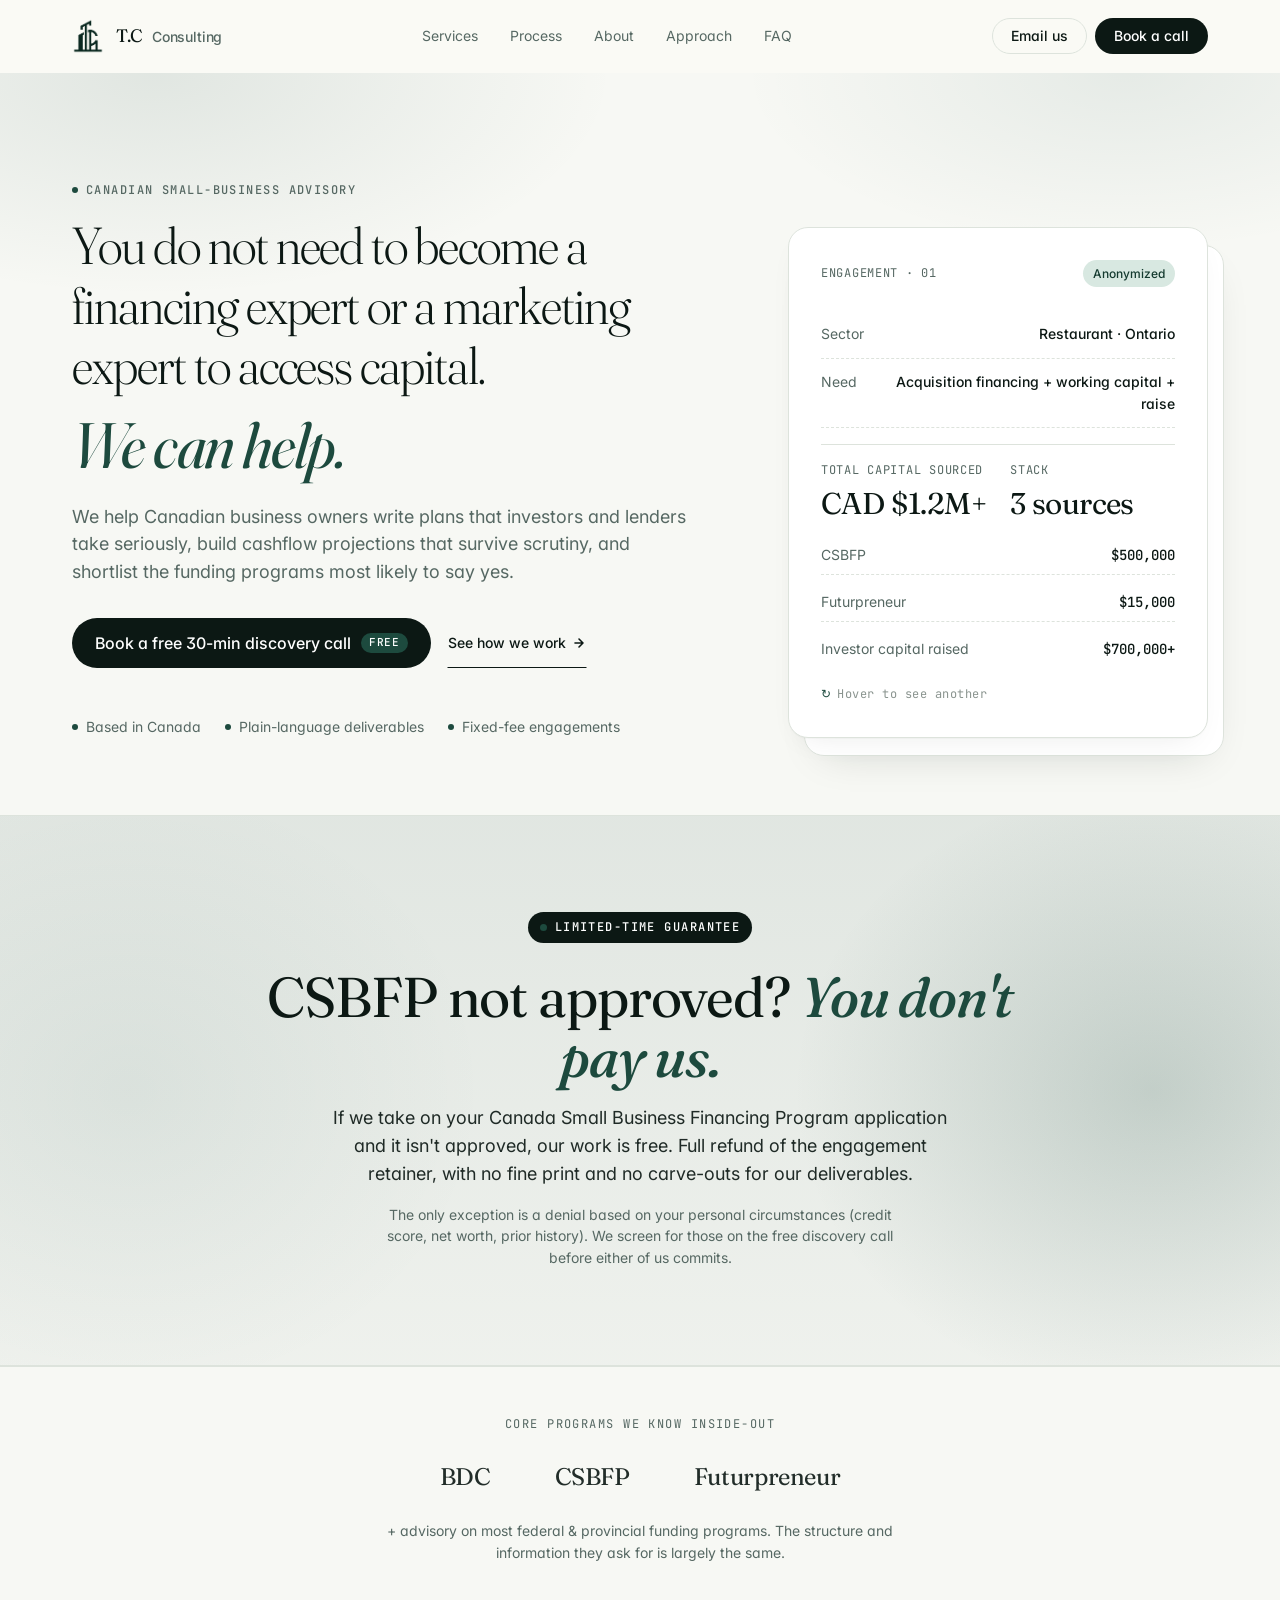
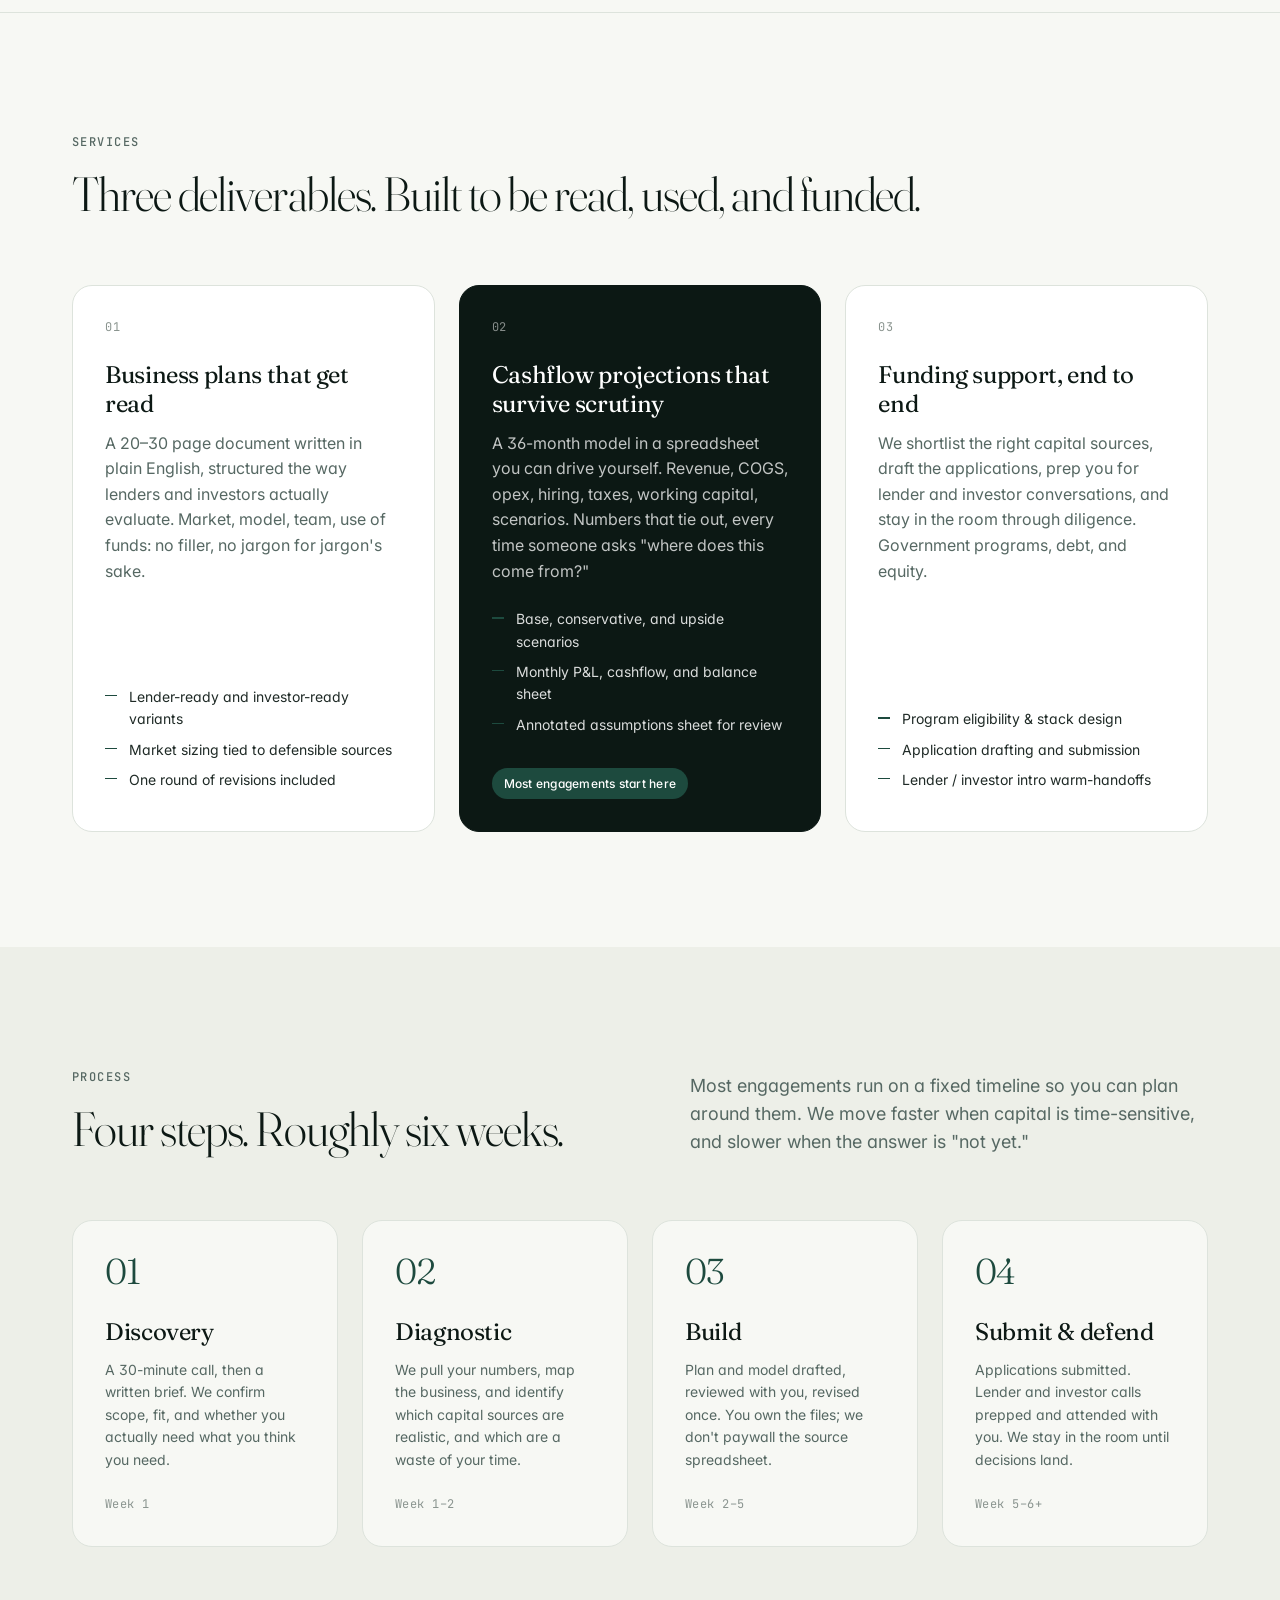
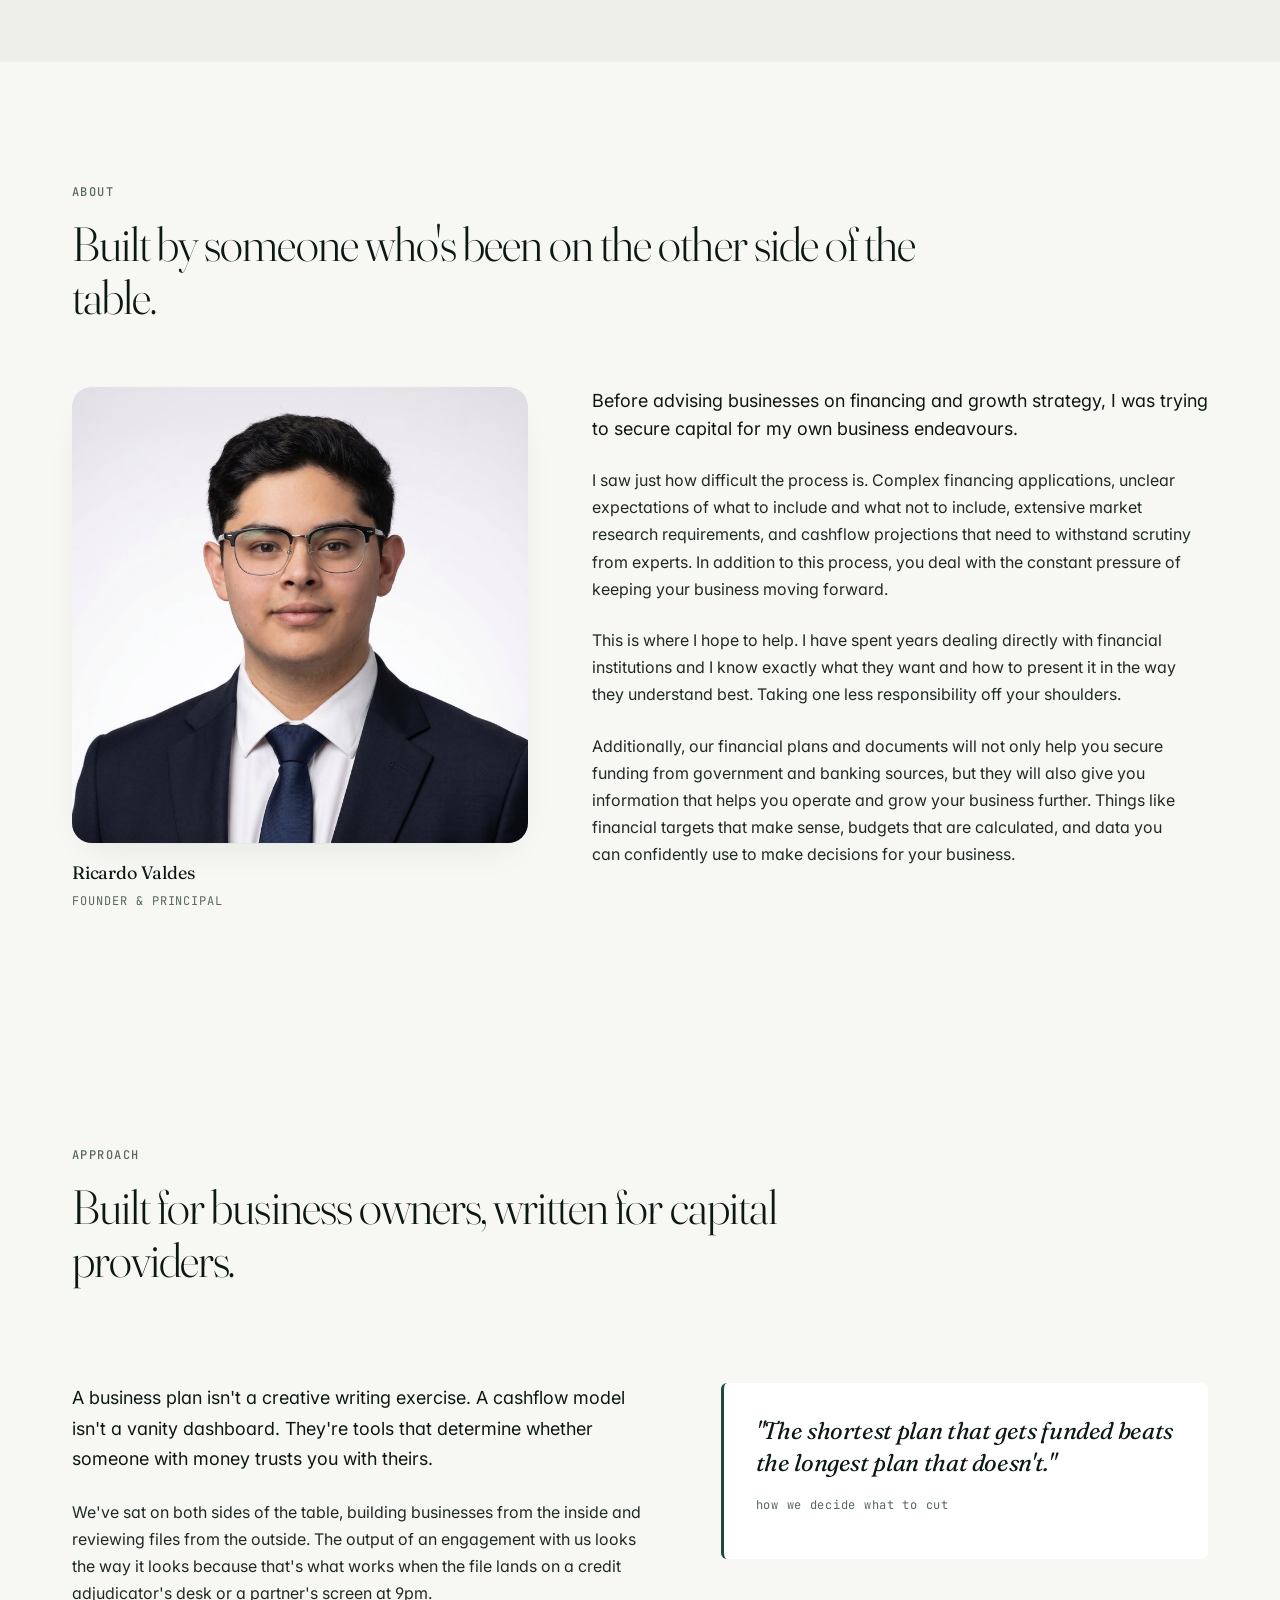
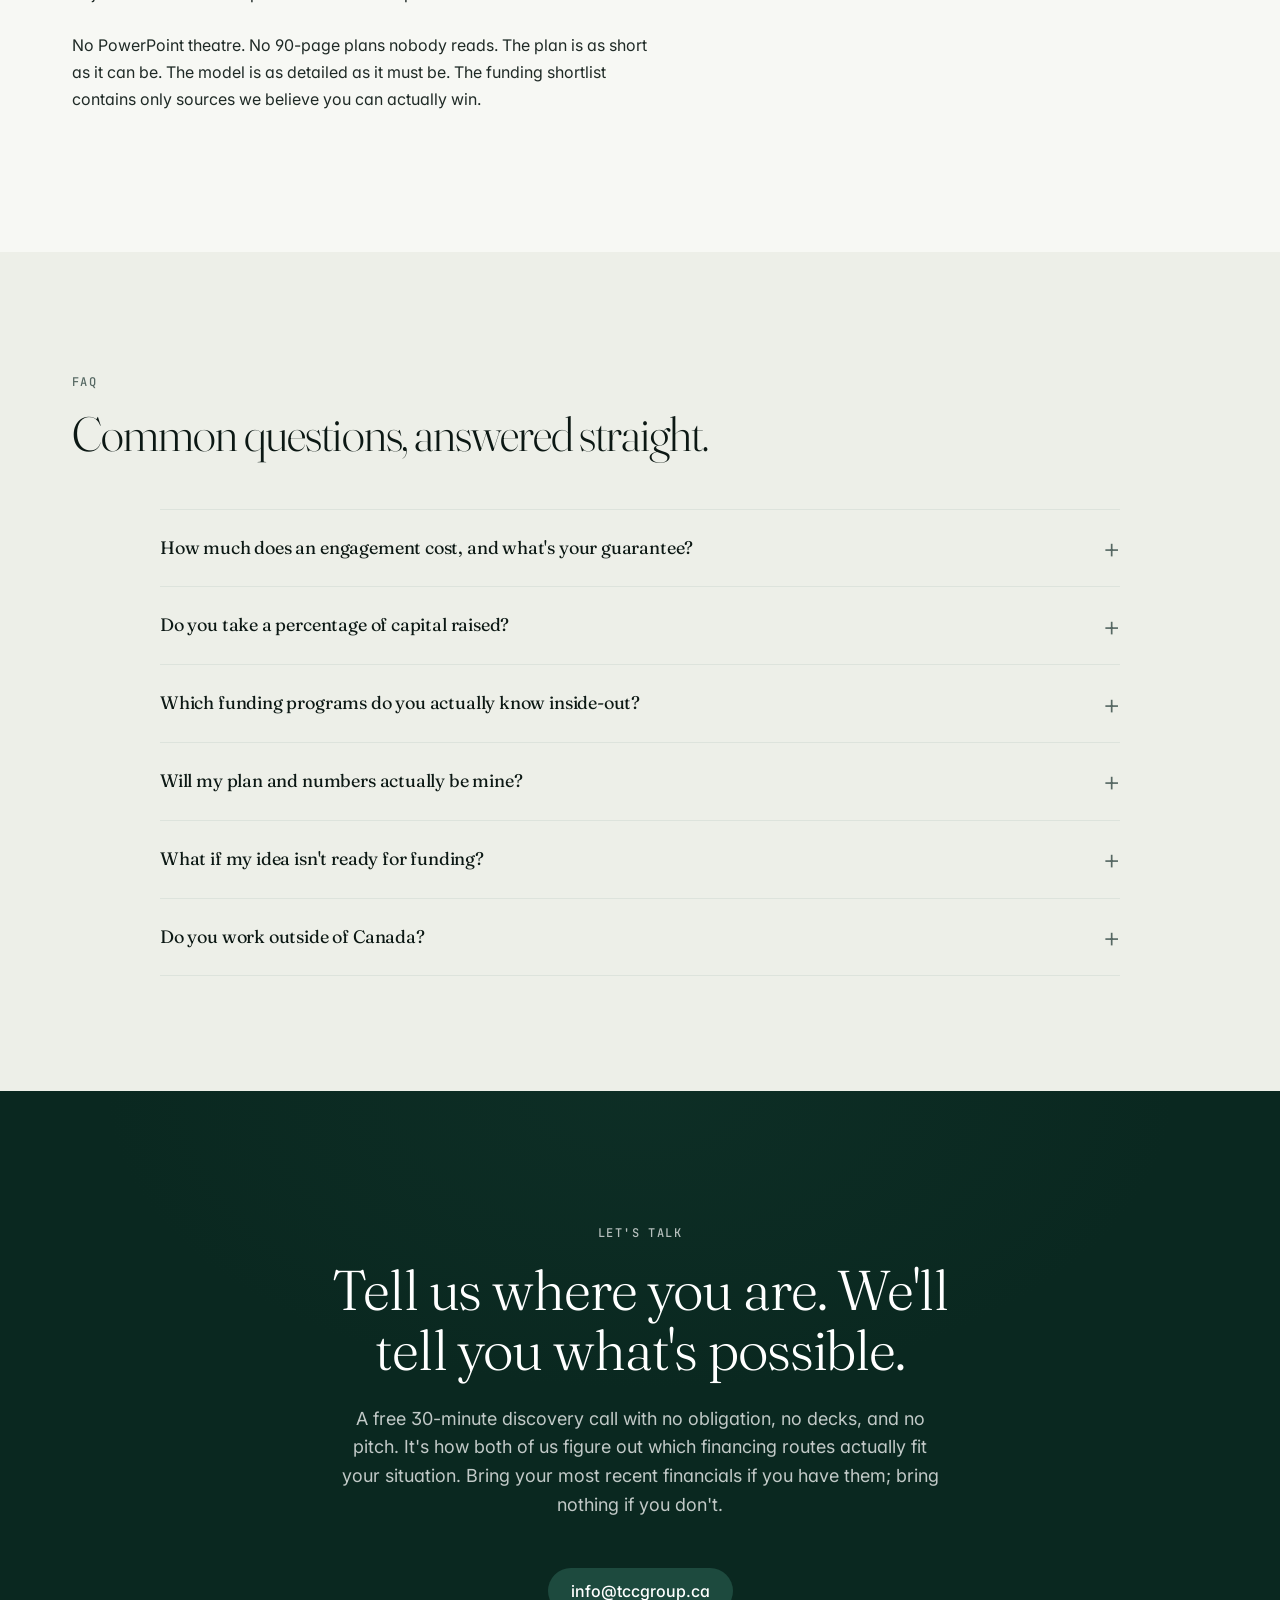
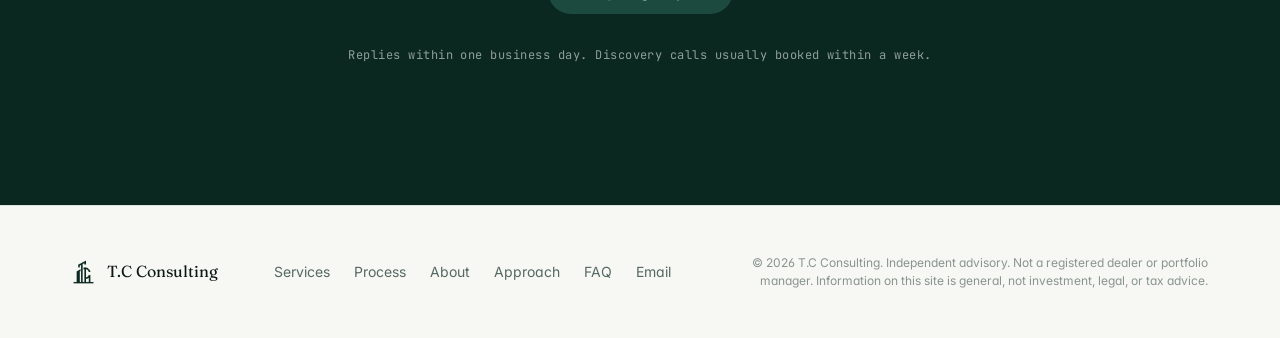
==== index.html @ bfd1a9ff "Hero: tighten lede copy, bump display + accent sizes" ====
<!doctype html>
<html lang="en">
<head>
  <meta charset="utf-8" />
  <meta name="viewport" content="width=device-width, initial-scale=1" />
  <title>T.C Consulting · Business plans, cashflow projections & funding support in Canada</title>
  <meta name="description" content="T.C Consulting helps Canadian founders and small business owners write fundable business plans, build defensible cashflow projections, and secure capital from BDC, CSBFP, Futurpreneur, and bank lenders." />
  <meta name="theme-color" content="#0a2820" />

  <link rel="icon" type="image/png" href="assets/logo.png" />
  <link rel="apple-touch-icon" href="assets/logo.png" />

  <link rel="preconnect" href="https://fonts.googleapis.com" />
  <link rel="preconnect" href="https://fonts.gstatic.com" crossorigin />
  <link href="https://fonts.googleapis.com/css2?family=Fraunces:opsz,wght@9..144,300;9..144,400;9..144,500&family=Inter:wght@400;500;600&family=JetBrains+Mono:wght@400;500&display=swap" rel="stylesheet" />

  <link rel="stylesheet" href="styles.css" />
</head>
<body>

  <a class="skip" href="#main">Skip to content</a>

  <header class="nav" data-nav>
    <div class="container nav__inner">
      <a href="#" class="nav__brand" aria-label="T.C Consulting, home">
        <img class="brand-logo brand-logo--nav" src="assets/logo.png" alt="" width="32" height="36" />
        <span class="nav__wordmark">T.C <span>Consulting</span></span>
      </a>

      <nav class="nav__links" aria-label="Primary">
        <a href="#services">Services</a>
        <a href="#process">Process</a>
        <a href="#about">About</a>
        <a href="#approach">Approach</a>
        <a href="#faq">FAQ</a>
      </nav>

      <div class="nav__cta">
        <a class="btn btn--ghost" href="mailto:info@tccgroup.ca">Email us</a>
        <a class="btn btn--primary" href="#contact">Book a call</a>
      </div>

      <button class="nav__menu" aria-label="Open menu" aria-expanded="false" data-menu-toggle>
        <span></span><span></span><span></span>
      </button>
    </div>
  </header>

  <main id="main">

    <!-- ─── HERO ─────────────────────────────────────────────────────────── -->
    <section class="hero">
      <div class="container hero__grid">
        <div class="hero__content">
          <p class="eyebrow"><span class="eyebrow__dot" aria-hidden="true"></span>Canadian small-business advisory</p>
          <h1 class="display">
            You do not need to become a financing expert or a marketing expert to access capital.
            <span class="display__accent">We can help.</span>
          </h1>
          <p class="lede">
            We help Canadian business owners write plans that investors and lenders take seriously, build cashflow projections that survive scrutiny, and shortlist the funding programs most likely to say yes.
          </p>
          <div class="hero__cta">
            <a class="btn btn--primary btn--lg" href="#contact">
              Book a free 30-min discovery call
              <span class="btn__badge">Free</span>
            </a>
            <a class="btn btn--link" href="#services">See how we work
              <svg width="14" height="14" viewBox="0 0 14 14" fill="none" stroke="currentColor" stroke-width="1.6" aria-hidden="true">
                <path d="M3 7h8M7 3l4 4-4 4" stroke-linecap="round" stroke-linejoin="round"/>
              </svg>
            </a>
          </div>
          <ul class="hero__meta">
            <li><span>Based in Canada</span></li>
            <li><span>Plain-language deliverables</span></li>
            <li><span>Fixed-fee engagements</span></li>
          </ul>
        </div>

        <div class="hero__stack" data-stack aria-label="Sample engagement snapshots, hover to swap">
          <aside class="hero__card hero__card--front" data-stack-card>
            <header class="card__header">
              <span class="mono-label">Engagement · 01</span>
              <span class="badge badge--soft">Anonymized</span>
            </header>
            <div class="card__row">
              <span class="card__k">Sector</span>
              <span class="card__v">Restaurant · Ontario</span>
            </div>
            <div class="card__row">
              <span class="card__k">Need</span>
              <span class="card__v">Acquisition financing + working capital + raise</span>
            </div>
            <hr class="card__rule" />
            <div class="card__row card__row--metric">
              <div>
                <span class="mono-label">Total capital sourced</span>
                <span class="metric">CAD $1.2M+</span>
              </div>
              <div>
                <span class="mono-label">Stack</span>
                <span class="metric metric--sm">3 sources</span>
              </div>
            </div>
            <ul class="card__breakdown">
              <li><span>CSBFP</span><span>$500,000</span></li>
              <li><span>Futurpreneur</span><span>$15,000</span></li>
              <li><span>Investor capital raised</span><span>$700,000+</span></li>
            </ul>
            <p class="card__hint"><span aria-hidden="true">↻</span> Hover to see another</p>
          </aside>

          <aside class="hero__card hero__card--back" data-stack-card>
            <header class="card__header">
              <span class="mono-label">Engagement · 02</span>
              <span class="badge badge--soft">Anonymized</span>
            </header>
            <div class="card__row">
              <span class="card__k">Sector</span>
              <span class="card__v">Medical Aesthetics · Ontario</span>
            </div>
            <div class="card__row">
              <span class="card__k">Need</span>
              <span class="card__v">Build-out, equipment, and operating runway</span>
            </div>
            <hr class="card__rule" />
            <div class="card__row card__row--metric">
              <div>
                <span class="mono-label">Total capital sourced</span>
                <span class="metric">CAD $650K</span>
              </div>
              <div>
                <span class="mono-label">Stack</span>
                <span class="metric metric--sm">2 sources</span>
              </div>
            </div>
            <ul class="card__breakdown">
              <li><span>CSBFP</span><span>$400,000</span></li>
              <li><span>TD Bank financing</span><span>$250,000</span></li>
            </ul>
            <p class="card__hint"><span aria-hidden="true">↻</span> Hover to see another</p>
          </aside>
        </div>
      </div>
    </section>

    <!-- ─── PROMO BAND ──────────────────────────────────────────────────── -->
    <section class="promo" aria-label="CSBFP funding guarantee">
      <div class="container promo__inner">
        <span class="promo__eyebrow">
          <span class="promo__dot" aria-hidden="true"></span>
          Limited-time guarantee
        </span>
        <h2 class="promo__title">
          CSBFP not approved? <span class="promo__accent">You don't pay us.</span>
        </h2>
        <p class="promo__lede">
          If we take on your Canada Small Business Financing Program application and it isn't approved, our work is free. Full refund of the engagement retainer, with no fine print and no carve-outs for our deliverables.
        </p>
        <p class="promo__fine">
          The only exception is a denial based on your personal circumstances (credit score, net worth, prior history). We screen for those on the free discovery call before either of us commits.
        </p>
      </div>
    </section>

    <!-- ─── TRUST STRIP ──────────────────────────────────────────────────── -->
    <section class="trust" aria-label="Programs we work with">
      <div class="container">
        <p class="trust__label">Core programs we know inside-out</p>
        <ul class="trust__row">
          <li>BDC</li>
          <li>CSBFP</li>
          <li>Futurpreneur</li>
        </ul>
        <p class="trust__note">+ advisory on most federal &amp; provincial funding programs. The structure and information they ask for is largely the same.</p>
      </div>
    </section>

    <!-- ─── SERVICES ─────────────────────────────────────────────────────── -->
    <section class="section" id="services">
      <div class="container">
        <header class="section__head">
          <p class="eyebrow">Services</p>
          <h2 class="display-md">Three deliverables. Built to be read, used, and funded.</h2>
        </header>

        <div class="services">
          <article class="service">
            <div class="service__num"><span>01</span></div>
            <h3 class="service__title">Business plans that get read</h3>
            <p class="service__body">A 20–30 page document written in plain English, structured the way lenders and investors actually evaluate. Market, model, team, use of funds: no filler, no jargon for jargon's sake.</p>
            <ul class="service__list">
              <li>Lender-ready and investor-ready variants</li>
              <li>Market sizing tied to defensible sources</li>
              <li>One round of revisions included</li>
            </ul>
          </article>

          <article class="service service--featured">
            <div class="service__num"><span>02</span></div>
            <h3 class="service__title">Cashflow projections that survive scrutiny</h3>
            <p class="service__body">A 36-month model in a spreadsheet you can drive yourself. Revenue, COGS, opex, hiring, taxes, working capital, scenarios. Numbers that tie out, every time someone asks "where does this come from?"</p>
            <ul class="service__list">
              <li>Base, conservative, and upside scenarios</li>
              <li>Monthly P&amp;L, cashflow, and balance sheet</li>
              <li>Annotated assumptions sheet for review</li>
            </ul>
            <span class="service__pill">Most engagements start here</span>
          </article>

          <article class="service">
            <div class="service__num"><span>03</span></div>
            <h3 class="service__title">Funding support, end to end</h3>
            <p class="service__body">We shortlist the right capital sources, draft the applications, prep you for lender and investor conversations, and stay in the room through diligence. Government programs, debt, and equity.</p>
            <ul class="service__list">
              <li>Program eligibility &amp; stack design</li>
              <li>Application drafting and submission</li>
              <li>Lender / investor intro warm-handoffs</li>
            </ul>
          </article>
        </div>
      </div>
    </section>

    <!-- ─── PROCESS ─────────────────────────────────────────────────────── -->
    <section class="section section--alt" id="process">
      <div class="container">
        <header class="section__head section__head--split">
          <div>
            <p class="eyebrow">Process</p>
            <h2 class="display-md">Four steps. Roughly six&nbsp;weeks.</h2>
          </div>
          <p class="section__lede">Most engagements run on a fixed timeline so you can plan around them. We move faster when capital is time-sensitive, and slower when the answer is "not yet."</p>
        </header>

        <ol class="process">
          <li class="process__step">
            <span class="process__num">01</span>
            <h3>Discovery</h3>
            <p>A 30-minute call, then a written brief. We confirm scope, fit, and whether you actually need what you think you need.</p>
            <span class="process__week">Week 1</span>
          </li>
          <li class="process__step">
            <span class="process__num">02</span>
            <h3>Diagnostic</h3>
            <p>We pull your numbers, map the business, and identify which capital sources are realistic, and which are a waste of your time.</p>
            <span class="process__week">Week 1–2</span>
          </li>
          <li class="process__step">
            <span class="process__num">03</span>
            <h3>Build</h3>
            <p>Plan and model drafted, reviewed with you, revised once. You own the files; we don't paywall the source spreadsheet.</p>
            <span class="process__week">Week 2–5</span>
          </li>
          <li class="process__step">
            <span class="process__num">04</span>
            <h3>Submit &amp; defend</h3>
            <p>Applications submitted. Lender and investor calls prepped and attended with you. We stay in the room until decisions land.</p>
            <span class="process__week">Week 5–6+</span>
          </li>
        </ol>
      </div>
    </section>

    <!-- ─── ABOUT ───────────────────────────────────────────────────────── -->
    <section class="section" id="about">
      <div class="container about">
        <header class="about__head">
          <p class="eyebrow">About</p>
          <h2 class="display-md">Built by someone who's been on the other side of the table.</h2>
        </header>
        <div class="about__grid">
          <figure class="about__photo">
            <img src="assets/founder.jpg" alt="Ricardo Valdes, founder of T.C Consulting" width="800" height="800" loading="lazy" />
            <figcaption>
              <span class="about__name">Ricardo Valdes</span>
              <span class="about__title">Founder &amp; Principal</span>
            </figcaption>
          </figure>
          <div class="about__body">
            <p class="lede">Before advising businesses on financing and growth strategy, I was trying to secure capital for my own business endeavours.</p>

            <p>I saw just how difficult the process is. Complex financing applications, unclear expectations of what to include and what not to include, extensive market research requirements, and cashflow projections that need to withstand scrutiny from experts. In addition to this process, you deal with the constant pressure of keeping your business moving forward.</p>

            <p>This is where I hope to help. I have spent years dealing directly with financial institutions and I know exactly what they want and how to present it in the way they understand best. Taking one less responsibility off your shoulders.</p>

            <p>Additionally, our financial plans and documents will not only help you secure funding from government and banking sources, but they will also give you information that helps you operate and grow your business further. Things like financial targets that make sense, budgets that are calculated, and data you can confidently use to make decisions for your business.</p>
          </div>
        </div>
      </div>
    </section>

    <!-- ─── APPROACH ────────────────────────────────────────────────────── -->
    <section class="section" id="approach">
      <div class="container approach">
        <header class="approach__head">
          <p class="eyebrow">Approach</p>
          <h2 class="display-md">Built for business owners, written for capital providers.</h2>
        </header>
        <div class="approach__body">
          <p class="lede">A business plan isn't a creative writing exercise. A cashflow model isn't a vanity dashboard. They're tools that determine whether someone with money trusts you with theirs.</p>
          <p>We've sat on both sides of the table, building businesses from the inside and reviewing files from the outside. The output of an engagement with us looks the way it looks because that's what works when the file lands on a credit adjudicator's desk or a partner's screen at 9pm.</p>
          <p>No PowerPoint theatre. No 90-page plans nobody reads. The plan is as short as it can be. The model is as detailed as it must be. The funding shortlist contains only sources we believe you can actually win.</p>
        </div>
        <aside class="approach__pull">
          <p class="pull">"The shortest plan that gets funded beats the longest plan that doesn't."</p>
          <p class="pull__attr">how we decide what to cut</p>
        </aside>
      </div>
    </section>

    <!-- ─── FAQ ─────────────────────────────────────────────────────────── -->
    <section class="section section--alt" id="faq">
      <div class="container faq">
        <header class="faq__head">
          <p class="eyebrow">FAQ</p>
          <h2 class="display-md">Common questions, answered straight.</h2>
        </header>
        <div class="faq__list">
          <details class="faq__item">
            <summary>How much does an engagement cost, and what's your guarantee?</summary>
            <p>We charge a 50% retainer at the start of the engagement, with the balance due on delivery. If your application is denied or revoked because of an issue with the documents we wrote or the information we supplied, you get the full retainer back. We guarantee approval. The only thing outside our control is your personal profile (net worth, credit score, prior history), and we screen for those on the free discovery call before either of us commits.</p>
          </details>
          <details class="faq__item">
            <summary>Do you take a percentage of capital raised?</summary>
            <p>No. We charge fixed fees. Success-based fees create incentives to push deals that don't fit. We'd rather tell you the truth and keep the engagement clean.</p>
          </details>
          <details class="faq__item">
            <summary>Which funding programs do you actually know inside-out?</summary>
            <p>Three: BDC's full product set, the Canada Small Business Financing Program (CSBFP), and Futurpreneur. We can also advise on most other federal and provincial programs. The structure and the information they ask for is largely the same, so the work we do for our core three transfers cleanly.</p>
          </details>
          <details class="faq__item">
            <summary>Will my plan and numbers actually be mine?</summary>
            <p>Yes. We hand you the editable source files (Word, Excel, Sheets, whatever you use). You should be able to update the model yourself the morning after a board meeting.</p>
          </details>
          <details class="faq__item">
            <summary>What if my idea isn't ready for funding?</summary>
            <p>We'll tell you on the discovery call. If the right answer is "wait six months and de-risk these three things first," that's what you'll hear. We'd rather have you back when you're ready than take on a file we can't move.</p>
          </details>
          <details class="faq__item">
            <summary>Do you work outside of Canada?</summary>
            <p>Our specialty is Canadian capital: federal, provincial, regional, and the lenders and investors who operate inside it. We're not the right team for a UK or US raise.</p>
          </details>
        </div>
      </div>
    </section>

    <!-- ─── FINAL CTA ───────────────────────────────────────────────────── -->
    <section class="cta" id="contact">
      <div class="container cta__inner">
        <p class="eyebrow eyebrow--on-dark">Let's talk</p>
        <h2 class="cta__title">Tell us where you are. We'll tell you what's possible.</h2>
        <p class="cta__lede">A free 30-minute discovery call with no obligation, no decks, and no pitch. It's how both of us figure out which financing routes actually fit your situation. Bring your most recent financials if you have them; bring nothing if you don't.</p>
        <div class="cta__actions">
          <a class="btn btn--accent btn--lg" href="mailto:info@tccgroup.ca?subject=Discovery%20call">info@tccgroup.ca</a>
        </div>
        <p class="cta__note">Replies within one business day. Discovery calls usually booked within a week.</p>
      </div>
    </section>

  </main>

  <footer class="footer">
    <div class="container footer__inner">
      <div class="footer__brand">
        <img class="brand-logo brand-logo--footer" src="assets/logo.png" alt="" width="24" height="27" />
        <span>T.C Consulting</span>
      </div>
      <nav class="footer__links" aria-label="Footer">
        <a href="#services">Services</a>
        <a href="#process">Process</a>
        <a href="#about">About</a>
        <a href="#approach">Approach</a>
        <a href="#faq">FAQ</a>
        <a href="mailto:info@tccgroup.ca">Email</a>
      </nav>
      <p class="footer__legal">
        © <span data-year>2026</span> T.C Consulting. Independent advisory. Not a registered dealer or portfolio manager. Information on this site is general, not investment, legal, or tax advice.
      </p>
    </div>
  </footer>

  <script src="script.js" defer></script>
</body>
</html>
---- styles.css ----
/* ────────────────────────────────────────────────────────────────────────
   T.C Consulting — design tokens
   Synthesis: Cohere (editorial canvas + deep dark band + soft mineral surfaces)
              + HashiCorp (confident dark CTA bands)
              + power-design (modular scale 1.25, 8pt grid, 60-30-10 color,
                single accent, ≥40% whitespace, WCAG AA+ contrast).
   Palette: warm off-white canvas + near-black forest ink + deep-emerald accent.
   ──────────────────────────────────────────────────────────────────────── */

:root {
  /* 60-30-10 color split
     60% canvas / soft surfaces · 30% ink (text + UI) · 10% accent (amber) */
  --canvas:         #f7f8f4;   /* warm off-white, the 60% */
  --canvas-soft:    #edefe8;   /* soft sage-tinted, alt sections */
  --canvas-elev:    #ffffff;   /* card surfaces */
  --ink:            #0c1814;   /* near-black w/ forest undertone */
  --ink-2:          #1f2a26;
  --ink-muted:      #566863;
  --ink-subtle:     #8a948f;
  --hairline:       #dde3dc;
  --hairline-soft:  #ebefe9;
  --deep-navy:      #0a2820;   /* deep forest — dark CTA band (token name kept for stability) */
  --deep-navy-2:    #061a14;
  --accent:         #1d4a3e;   /* editorial deep emerald — the 10% accent */
  --accent-hover:   #143a2f;
  --accent-soft:    #d8e8e1;

  /* Type — modular scale 1.25, base 16, snapped to 8-friendly values */
  --t-12: 12px;
  --t-14: 14px;
  --t-16: 16px;
  --t-18: 18px;
  --t-24: 24px;
  --t-30: 30px;
  --t-36: 36px;
  --t-48: 48px;
  --t-64: 64px;
  --t-80: 80px;

  /* Spacing — 8pt scale */
  --s-2:  2px;
  --s-4:  4px;
  --s-8:  8px;
  --s-12: 12px;
  --s-16: 16px;
  --s-24: 24px;
  --s-32: 32px;
  --s-48: 48px;
  --s-64: 64px;
  --s-96: 96px;
  --s-128: 128px;

  /* Radii */
  --r-sm: 6px;
  --r-md: 12px;
  --r-lg: 20px;
  --r-pill: 999px;

  /* Layout */
  --container: 1200px;
  --container-narrow: 920px;

  /* Type families */
  --font-display: "Fraunces", ui-serif, Georgia, "Times New Roman", serif;
  --font-sans:    "Inter", ui-sans-serif, system-ui, -apple-system, "Segoe UI", Roboto, sans-serif;
  --font-mono:    "JetBrains Mono", ui-monospace, SFMono-Regular, Menlo, monospace;

  /* Motion */
  --ease: cubic-bezier(.2,.7,.2,1);
}

/* ────────────────────────────────────────────────────────────────────────
   Reset & base
   ──────────────────────────────────────────────────────────────────────── */

*, *::before, *::after { box-sizing: border-box; }
html { -webkit-text-size-adjust: 100%; scroll-behavior: smooth; }
body {
  margin: 0;
  background: var(--canvas);
  color: var(--ink);
  font-family: var(--font-sans);
  font-size: var(--t-16);
  line-height: 1.6;
  font-feature-settings: "ss01", "cv11";
  -webkit-font-smoothing: antialiased;
  -moz-osx-font-smoothing: grayscale;
  text-rendering: optimizeLegibility;
}
img, svg { display: block; max-width: 100%; }
a { color: inherit; text-decoration: none; }
ul, ol { margin: 0; padding: 0; list-style: none; }
hr { border: 0; border-top: 1px solid var(--hairline); margin: 0; }
button { font: inherit; cursor: pointer; }

::selection { background: var(--accent); color: #fff; }

.skip {
  position: absolute; left: -9999px; top: 0;
  background: var(--ink); color: #fff; padding: 8px 12px; z-index: 100;
}
.skip:focus { left: 8px; top: 8px; }

.container {
  width: 100%;
  max-width: var(--container);
  margin: 0 auto;
  padding-left: var(--s-32);
  padding-right: var(--s-32);
}
@media (max-width: 720px) {
  .container { padding-left: var(--s-24); padding-right: var(--s-24); }
}

/* ────────────────────────────────────────────────────────────────────────
   Typography utilities
   ──────────────────────────────────────────────────────────────────────── */

.display {
  font-family: var(--font-display);
  font-weight: 300;
  font-size: clamp(32px, 4.4vw, 52px);
  line-height: 1.15;
  letter-spacing: -0.02em;
  margin: 0;
  color: var(--ink);
  text-wrap: balance;
  font-variation-settings: "opsz" 144, "SOFT" 30;
}
.display__accent {
  display: block;
  margin-top: var(--s-16);
  font-family: var(--font-display);
  font-weight: 400;
  font-style: italic;
  font-size: clamp(38px, 5.4vw, 64px);
  line-height: 1.05;
  letter-spacing: -0.025em;
  color: var(--accent);
  font-variation-settings: "opsz" 144;
}
.display-md {
  font-family: var(--font-display);
  font-weight: 300;
  font-size: clamp(30px, 3.8vw, 48px);
  line-height: 1.1;
  letter-spacing: -0.02em;
  margin: 0;
  font-variation-settings: "opsz" 144;
}

.lede {
  font-size: var(--t-18);
  line-height: 1.55;
  color: var(--ink-muted);
  max-width: 56ch;
  margin: var(--s-24) 0 0;
}

.eyebrow {
  display: inline-flex; align-items: center; gap: var(--s-8);
  font-family: var(--font-mono);
  font-size: var(--t-12);
  font-weight: 500;
  letter-spacing: 0.12em;
  text-transform: uppercase;
  color: var(--ink-muted);
  margin: 0 0 var(--s-16);
}
.eyebrow__dot {
  width: 6px; height: 6px; border-radius: 999px;
  background: var(--accent);
}
.eyebrow--on-dark { color: rgba(255,255,255,.7); }
.eyebrow--on-dark .eyebrow__dot { background: var(--accent); }

.mono-label {
  font-family: var(--font-mono);
  font-size: var(--t-12);
  letter-spacing: 0.06em;
  text-transform: uppercase;
  color: var(--ink-muted);
}

/* ────────────────────────────────────────────────────────────────────────
   Buttons
   ──────────────────────────────────────────────────────────────────────── */

.btn {
  display: inline-flex; align-items: center; gap: var(--s-8);
  padding: 10px 18px;
  border-radius: var(--r-pill);
  font-weight: 500;
  font-size: var(--t-14);
  line-height: 1;
  border: 1px solid transparent;
  transition: background .18s var(--ease), color .18s var(--ease),
              border-color .18s var(--ease), transform .18s var(--ease);
  white-space: nowrap;
}
.btn--lg { padding: 14px 22px; font-size: var(--t-16); }
.btn--primary {
  background: var(--ink);
  color: #fff;
}
.btn--primary:hover { background: var(--ink-2); transform: translateY(-1px); }
.btn--accent {
  background: var(--accent);
  color: #fff;
}
.btn--accent:hover { background: var(--accent-hover); transform: translateY(-1px); }
.btn--ghost {
  background: transparent;
  color: var(--ink);
  border-color: var(--hairline);
}
.btn--ghost:hover { border-color: var(--ink); }
.btn--ghost-light {
  background: transparent;
  color: #fff;
  border-color: rgba(255,255,255,.25);
}
.btn--ghost-light:hover { border-color: rgba(255,255,255,.6); }
.btn--link {
  padding: 10px 0;
  background: transparent;
  color: var(--ink);
  border-bottom: 1px solid var(--ink);
  border-radius: 0;
  gap: 6px;
}
.btn--link:hover { color: var(--accent); border-color: var(--accent); }
.btn--link svg { transition: transform .18s var(--ease); }
.btn--link:hover svg { transform: translateX(3px); }

.btn__badge {
  margin-left: 2px;
  padding: 2px 8px;
  border-radius: var(--r-pill);
  background: var(--accent);
  color: #fff;
  font-family: var(--font-mono);
  font-size: 11px;
  font-weight: 500;
  letter-spacing: 0.06em;
  text-transform: uppercase;
  line-height: 1.4;
}

/* ────────────────────────────────────────────────────────────────────────
   Navigation
   ──────────────────────────────────────────────────────────────────────── */

.nav {
  position: sticky; top: 0; z-index: 50;
  background: rgba(250, 250, 246, .82);
  backdrop-filter: saturate(180%) blur(14px);
  -webkit-backdrop-filter: saturate(180%) blur(14px);
  border-bottom: 1px solid transparent;
  transition: border-color .2s var(--ease), background .2s var(--ease);
}
.nav.is-scrolled { border-color: var(--hairline); }
.nav__inner {
  display: flex; align-items: center; justify-content: space-between;
  height: 72px;
  gap: var(--s-24);
}
.nav__brand {
  display: inline-flex; align-items: center; gap: var(--s-12);
  font-family: var(--font-display);
  font-weight: 400;
  font-size: var(--t-18);
  letter-spacing: -0.01em;
  color: var(--ink);
}
.nav__brand:hover { color: var(--ink); }
.brand-logo {
  display: block;
  flex-shrink: 0;
  user-select: none;
  -webkit-user-drag: none;
}
.brand-logo--nav   { height: 36px; width: auto; }
.brand-logo--footer { height: 26px; width: auto; }
@media (max-width: 720px) {
  .brand-logo--nav { height: 30px; }
}
.nav__wordmark span {
  color: var(--ink-muted);
  font-family: var(--font-sans);
  font-size: var(--t-14);
  font-weight: 500;
  margin-left: 6px;
}
.nav__links {
  display: flex; gap: var(--s-32);
  font-size: var(--t-14);
  color: var(--ink-muted);
}
.nav__links a { transition: color .15s var(--ease); }
.nav__links a:hover { color: var(--ink); }
.nav__cta { display: flex; gap: var(--s-8); align-items: center; }

.nav__menu {
  display: none;
  background: transparent;
  border: 1px solid var(--hairline);
  border-radius: var(--r-md);
  width: 40px; height: 40px;
  padding: 0;
  flex-direction: column; align-items: center; justify-content: center; gap: 4px;
}
.nav__menu span { width: 16px; height: 1.5px; background: var(--ink); }

@media (max-width: 960px) {
  .nav__links { display: none; }
  .nav__cta .btn--ghost { display: none; }
}
@media (max-width: 720px) {
  .nav__menu { display: flex; }
  .nav__cta .btn--primary { display: none; }
  .nav__wordmark span { display: none; }
  .nav.is-open .nav__links {
    display: flex; flex-direction: column;
    position: absolute; top: 72px; left: 0; right: 0;
    background: var(--canvas);
    border-bottom: 1px solid var(--hairline);
    padding: var(--s-24) var(--s-24);
    gap: var(--s-16);
    font-size: var(--t-18);
    color: var(--ink);
  }
}

/* ────────────────────────────────────────────────────────────────────────
   HERO
   ──────────────────────────────────────────────────────────────────────── */

.hero {
  padding: clamp(64px, 8vw, 128px) 0 clamp(48px, 6vw, 96px);
  position: relative;
  overflow: hidden;
}
.hero::before {
  /* subtle radial — power-design: not background pattern behind text,
     but a soft mesh below the fold of the headline */
  content: "";
  position: absolute; inset: 0; pointer-events: none;
  background:
    radial-gradient(60% 50% at 12% 0%, rgba(29,74,62,.10), transparent 60%),
    radial-gradient(50% 40% at 88% 0%, rgba(0,60,51,.07), transparent 60%);
}
.hero__grid {
  display: grid;
  grid-template-columns: minmax(0, 1.55fr) minmax(0, 1fr);
  gap: var(--s-64);
  align-items: end;
  position: relative;
}
@media (max-width: 960px) {
  .hero__grid { grid-template-columns: 1fr; gap: var(--s-48); }
}

.hero__cta {
  display: flex; flex-wrap: wrap; gap: var(--s-16);
  margin-top: var(--s-32);
}
.hero__meta {
  display: flex; flex-wrap: wrap; gap: var(--s-24);
  margin-top: var(--s-48);
  color: var(--ink-muted);
  font-size: var(--t-14);
}
.hero__meta li {
  display: inline-flex; align-items: center; gap: var(--s-8);
}
.hero__meta li::before {
  content: ""; width: 6px; height: 6px; border-radius: 999px;
  background: var(--accent);
  display: inline-block;
}

/* Hero card stack — two engagement snapshots, hover/focus to swap */
.hero__stack {
  position: relative;
  isolation: isolate;
  display: grid;
  grid-template-columns: 1fr;
}
.hero__card {
  background: var(--canvas-elev);
  border: 1px solid var(--hairline);
  border-radius: var(--r-lg);
  padding: var(--s-32);
  box-shadow: 0 1px 0 rgba(14,26,23,.02), 0 12px 32px -16px rgba(14,26,23,.10);
}
.hero__stack > .hero__card {
  /* Both cards occupy the same grid cell — height equalizes to the taller card */
  grid-row: 1;
  grid-column: 1;
  transition: transform .45s var(--ease), box-shadow .45s var(--ease);
  cursor: pointer;
  will-change: transform;
}
.hero__stack .hero__card--front {
  z-index: 2;
  transform: translate(0, 0);
}
.hero__stack .hero__card--back {
  z-index: 1;
  transform: translate(16px, 18px);
  box-shadow: 0 14px 40px -20px rgba(14,26,23,.18);
}
.hero__stack:hover .hero__card--front,
.hero__stack:focus-within .hero__card--front,
.hero__stack.is-flipped .hero__card--front {
  transform: translate(16px, 18px);
  z-index: 1;
  box-shadow: 0 14px 40px -20px rgba(14,26,23,.18);
}
.hero__stack:hover .hero__card--back,
.hero__stack:focus-within .hero__card--back,
.hero__stack.is-flipped .hero__card--back {
  transform: translate(0, 0);
  z-index: 2;
  box-shadow: 0 1px 0 rgba(14,26,23,.02), 0 12px 32px -16px rgba(14,26,23,.10);
}
.card__breakdown {
  margin-top: var(--s-16);
  display: flex; flex-direction: column;
  gap: var(--s-8);
  font-size: var(--t-14);
}
.card__breakdown li {
  display: flex; justify-content: space-between; align-items: baseline;
  gap: var(--s-16);
  padding: var(--s-8) 0;
  border-bottom: 1px dashed var(--hairline);
}
.card__breakdown li:last-child { border-bottom: 0; }
.card__breakdown li > span:first-child { color: var(--ink-muted); }
.card__breakdown li > span:last-child {
  font-family: var(--font-mono);
  font-weight: 500;
  color: var(--ink);
  font-variant-numeric: tabular-nums;
}
.card__hint {
  margin: var(--s-16) 0 0;
  font-family: var(--font-mono);
  font-size: var(--t-12);
  color: var(--ink-subtle);
  letter-spacing: 0.04em;
  display: inline-flex; align-items: center; gap: 6px;
}
.card__hint span { color: var(--accent); }
.metric--sm { font-size: var(--t-24); }

@media (max-width: 960px) {
  /* On mobile (no hover), present the two cards stacked vertically */
  .hero__stack { display: flex; flex-direction: column; gap: var(--s-24); }
  .hero__stack > .hero__card { grid-row: auto; grid-column: auto; }
  .hero__stack .hero__card--front,
  .hero__stack .hero__card--back,
  .hero__stack:hover .hero__card--front,
  .hero__stack:hover .hero__card--back {
    transform: none;
    z-index: auto;
    box-shadow: 0 1px 0 rgba(14,26,23,.02), 0 12px 32px -16px rgba(14,26,23,.10);
  }
  .card__hint { display: none; }
}
.card__header {
  display: flex; align-items: center; justify-content: space-between;
  margin-bottom: var(--s-24);
}
.card__row {
  display: flex; justify-content: space-between; gap: var(--s-16);
  padding: var(--s-12) 0;
  border-bottom: 1px dashed var(--hairline);
}
.card__row:last-of-type { border-bottom: 0; }
.card__k { color: var(--ink-muted); font-size: var(--t-14); }
.card__v { color: var(--ink); font-size: var(--t-14); font-weight: 500; text-align: right; }
.card__rule { margin: var(--s-16) 0; border-top: 1px solid var(--hairline); }
.card__row--metric {
  border: 0; padding: 0;
  display: grid; grid-template-columns: 1fr 1fr; gap: var(--s-24);
}
.card__row--metric > div { display: flex; flex-direction: column; gap: 6px; }
.metric {
  font-family: var(--font-display);
  font-weight: 400;
  font-size: var(--t-30);
  letter-spacing: -0.02em;
  line-height: 1.1;
  color: var(--ink);
}
.card__sources {
  margin-top: var(--s-16);
  display: flex; flex-wrap: wrap; gap: var(--s-8);
  font-size: var(--t-12);
  color: var(--ink-muted);
  font-family: var(--font-mono);
}

.badge {
  display: inline-flex; align-items: center;
  padding: 4px 10px;
  border-radius: var(--r-pill);
  font-size: var(--t-12);
  font-weight: 500;
}
.badge--soft {
  background: var(--accent-soft);
  color: var(--accent-hover);
}

/* ────────────────────────────────────────────────────────────────────────
   PROMO BAND — CSBFP guarantee
   ──────────────────────────────────────────────────────────────────────── */

.promo {
  background:
    linear-gradient(180deg, rgba(29,74,62,.10), rgba(29,74,62,.04)),
    var(--canvas);
  border-top: 1px solid var(--hairline);
  border-bottom: 1px solid var(--hairline);
  padding: clamp(64px, 8vw, 96px) 0;
  position: relative;
  overflow: hidden;
}
.promo::before {
  content: "";
  position: absolute; inset: 0;
  background:
    radial-gradient(40% 80% at 90% 50%, rgba(29,74,62,.18), transparent 70%),
    radial-gradient(40% 80% at 10% 50%, rgba(0,60,51,.06), transparent 70%);
  pointer-events: none;
}
.promo__inner {
  position: relative;
  max-width: 920px;
  text-align: center;
}
.promo__eyebrow {
  display: inline-flex; align-items: center; gap: var(--s-8);
  padding: 6px 12px;
  border-radius: var(--r-pill);
  background: var(--ink);
  color: #fff;
  font-family: var(--font-mono);
  font-size: var(--t-12);
  font-weight: 500;
  letter-spacing: 0.12em;
  text-transform: uppercase;
}
.promo__dot {
  width: 7px; height: 7px; border-radius: 999px;
  background: var(--accent);
  box-shadow: 0 0 0 0 rgba(29,74,62,.6);
  animation: promoPulse 2.4s var(--ease) infinite;
}
@keyframes promoPulse {
  0%   { box-shadow: 0 0 0 0 rgba(29,74,62,.6); }
  70%  { box-shadow: 0 0 0 10px rgba(29,74,62,0); }
  100% { box-shadow: 0 0 0 0 rgba(29,74,62,0); }
}
@media (prefers-reduced-motion: reduce) {
  .promo__dot { animation: none; }
}
.promo__title {
  font-family: var(--font-display);
  font-weight: 400;
  font-size: clamp(32px, 4.6vw, 56px);
  line-height: 1.08;
  letter-spacing: -0.02em;
  margin: var(--s-24) 0 var(--s-16);
  color: var(--ink);
  max-width: 22ch;
  margin-left: auto;
  margin-right: auto;
}
.promo__accent {
  font-style: italic;
  font-weight: 500;
  color: var(--accent);
}
.promo__lede {
  font-size: var(--t-18);
  line-height: 1.55;
  color: var(--ink-2);
  margin: 0 auto;
  max-width: 56ch;
}
.promo__fine {
  margin: var(--s-16) auto 0;
  max-width: 60ch;
  font-size: var(--t-14);
  color: var(--ink-muted);
  line-height: 1.55;
}

/* ────────────────────────────────────────────────────────────────────────
   TRUST STRIP
   ──────────────────────────────────────────────────────────────────────── */

.trust {
  padding: var(--s-48) 0;
  border-top: 1px solid var(--hairline);
  border-bottom: 1px solid var(--hairline);
}
.trust__label {
  text-align: center;
  font-family: var(--font-mono);
  font-size: var(--t-12);
  letter-spacing: 0.12em;
  text-transform: uppercase;
  color: var(--ink-muted);
  margin: 0 0 var(--s-24);
}
.trust__row {
  display: flex; flex-wrap: wrap; justify-content: center;
  gap: var(--s-32) var(--s-64);
  font-family: var(--font-display);
  font-weight: 400;
  font-size: var(--t-24);
  color: var(--ink);
  letter-spacing: -0.015em;
}
.trust__row li { opacity: .9; }
.trust__note {
  margin: var(--s-24) auto 0;
  max-width: 60ch;
  text-align: center;
  font-size: var(--t-14);
  line-height: 1.55;
  color: var(--ink-muted);
}

/* ────────────────────────────────────────────────────────────────────────
   SECTION SHELL
   ──────────────────────────────────────────────────────────────────────── */

.section {
  padding: clamp(72px, 9vw, 128px) 0;
}
.section--alt { background: var(--canvas-soft); }
.section__head { max-width: var(--container-narrow); margin: 0 0 var(--s-64); }
.section__head--split {
  display: grid;
  grid-template-columns: minmax(0, 1.1fr) minmax(0, 1fr);
  gap: var(--s-48);
  align-items: end;
  max-width: none;
}
@media (max-width: 860px) {
  .section__head--split { grid-template-columns: 1fr; gap: var(--s-24); }
}
.section__lede {
  font-size: var(--t-18);
  line-height: 1.55;
  color: var(--ink-muted);
  margin: 0;
  max-width: 50ch;
}

/* ────────────────────────────────────────────────────────────────────────
   SERVICES
   ──────────────────────────────────────────────────────────────────────── */

.services {
  display: grid;
  grid-template-columns: repeat(3, 1fr);
  gap: var(--s-24);
}
@media (max-width: 960px) { .services { grid-template-columns: 1fr; } }

.service {
  background: var(--canvas-elev);
  border: 1px solid var(--hairline);
  border-radius: var(--r-lg);
  padding: var(--s-32);
  display: flex; flex-direction: column;
  position: relative;
  transition: border-color .2s var(--ease), transform .2s var(--ease),
              box-shadow .25s var(--ease);
}
.service:hover {
  border-color: var(--ink-2);
  transform: translateY(-2px);
  box-shadow: 0 16px 40px -20px rgba(14,26,23,.15);
}
.service__num {
  font-family: var(--font-mono);
  font-size: var(--t-12);
  color: var(--ink-subtle);
  margin-bottom: var(--s-24);
  letter-spacing: 0.06em;
}
.service__title {
  font-family: var(--font-display);
  font-weight: 400;
  font-size: var(--t-24);
  line-height: 1.2;
  letter-spacing: -0.015em;
  margin: 0 0 var(--s-12);
  color: var(--ink);
}
.service__body {
  color: var(--ink-muted);
  font-size: var(--t-16);
  line-height: 1.6;
  margin: 0 0 var(--s-24);
  flex-grow: 1;
}
.service__list {
  font-size: var(--t-14);
  color: var(--ink-2);
}
.service__list li {
  position: relative;
  padding-left: var(--s-24);
  padding-bottom: var(--s-8);
}
.service__list li::before {
  content: ""; position: absolute; left: 0; top: 9px;
  width: 12px; height: 1.5px; background: var(--accent);
}
.service--featured {
  background: var(--ink);
  color: #fff;
  border-color: var(--ink);
}
.service--featured .service__title { color: #fff; }
.service--featured .service__body { color: rgba(255,255,255,.75); }
.service--featured .service__num { color: rgba(255,255,255,.5); }
.service--featured .service__list { color: rgba(255,255,255,.85); }
.service--featured .service__list li::before { background: var(--accent); }
.service__pill {
  display: inline-block;
  margin-top: var(--s-24);
  padding: 6px 12px;
  border-radius: var(--r-pill);
  background: var(--accent);
  color: #fff;
  font-size: var(--t-12);
  font-weight: 500;
  letter-spacing: 0.02em;
  align-self: flex-start;
}

/* ────────────────────────────────────────────────────────────────────────
   PROCESS
   ──────────────────────────────────────────────────────────────────────── */

.process {
  display: grid;
  grid-template-columns: repeat(4, 1fr);
  gap: var(--s-24);
  counter-reset: step;
}
@media (max-width: 960px) { .process { grid-template-columns: repeat(2, 1fr); } }
@media (max-width: 560px) { .process { grid-template-columns: 1fr; } }

.process__step {
  background: var(--canvas);
  border: 1px solid var(--hairline);
  border-radius: var(--r-lg);
  padding: var(--s-32);
  display: flex; flex-direction: column;
  position: relative;
  min-height: 240px;
}
.process__num {
  font-family: var(--font-display);
  font-weight: 300;
  font-size: var(--t-36);
  color: var(--accent);
  line-height: 1;
  letter-spacing: -0.02em;
  margin-bottom: var(--s-24);
}
.process__step h3 {
  font-family: var(--font-display);
  font-weight: 400;
  font-size: var(--t-24);
  letter-spacing: -0.015em;
  margin: 0 0 var(--s-8);
  color: var(--ink);
}
.process__step p {
  margin: 0; color: var(--ink-muted);
  font-size: var(--t-14);
  line-height: 1.6;
  flex-grow: 1;
}
.process__week {
  margin-top: var(--s-24);
  font-family: var(--font-mono);
  font-size: var(--t-12);
  color: var(--ink-subtle);
  letter-spacing: 0.04em;
}

/* ────────────────────────────────────────────────────────────────────────
   ABOUT
   ──────────────────────────────────────────────────────────────────────── */

.about__head {
  max-width: var(--container-narrow);
  margin: 0 0 var(--s-64);
}
.about__grid {
  display: grid;
  grid-template-columns: minmax(0, 0.85fr) minmax(0, 1.15fr);
  gap: var(--s-64);
  align-items: start;
}
@media (max-width: 860px) {
  .about__grid { grid-template-columns: 1fr; gap: var(--s-32); }
}

.about__photo {
  margin: 0;
  position: relative;
}
@media (min-width: 861px) {
  .about__photo {
    position: sticky;
    top: calc(72px + var(--s-32));
  }
}
.about__photo img {
  width: 100%;
  height: auto;
  border-radius: var(--r-lg);
  display: block;
  background: var(--canvas-soft);
  box-shadow: 0 1px 0 rgba(14,26,23,.02), 0 16px 40px -20px rgba(14,26,23,.12);
}
.about__photo figcaption {
  margin-top: var(--s-16);
  display: flex;
  flex-direction: column;
  gap: 4px;
}
.about__name {
  font-family: var(--font-display);
  font-weight: 400;
  font-size: var(--t-18);
  color: var(--ink);
  letter-spacing: -0.01em;
}
.about__title {
  font-family: var(--font-mono);
  font-size: var(--t-12);
  color: var(--ink-muted);
  letter-spacing: 0.08em;
  text-transform: uppercase;
}

.about__body p {
  margin: 0 0 var(--s-24);
  font-size: var(--t-16);
  line-height: 1.7;
  color: var(--ink-2);
  max-width: 60ch;
}
.about__body p:last-child { margin-bottom: 0; }
.about__body .lede {
  font-size: var(--t-18);
  line-height: 1.55;
  color: var(--ink);
  margin-top: 0;
}
.about__body strong {
  color: var(--ink);
  font-weight: 600;
}

/* ────────────────────────────────────────────────────────────────────────
   APPROACH
   ──────────────────────────────────────────────────────────────────────── */

.approach {
  display: grid;
  grid-template-columns: minmax(0, 1.2fr) minmax(0, 1fr);
  gap: var(--s-64);
}
@media (max-width: 860px) { .approach { grid-template-columns: 1fr; gap: var(--s-32); } }

.approach__head { grid-column: 1 / -1; max-width: 720px; margin-bottom: var(--s-32); }

.approach__body p {
  font-size: var(--t-16);
  line-height: 1.7;
  color: var(--ink-2);
  margin: 0 0 var(--s-24);
  max-width: 60ch;
}
.approach__body .lede { color: var(--ink); margin-top: 0; font-size: var(--t-18); }

.approach__pull {
  background: var(--canvas-elev);
  border-left: 3px solid var(--accent);
  border-radius: var(--r-sm);
  padding: var(--s-32);
  align-self: start;
}
.pull {
  font-family: var(--font-display);
  font-weight: 400;
  font-style: italic;
  font-size: var(--t-24);
  line-height: 1.35;
  letter-spacing: -0.015em;
  margin: 0;
  color: var(--ink);
}
.pull__attr {
  margin-top: var(--s-16);
  font-family: var(--font-mono);
  font-size: var(--t-12);
  letter-spacing: 0.06em;
  color: var(--ink-muted);
}

/* ────────────────────────────────────────────────────────────────────────
   FAQ
   ──────────────────────────────────────────────────────────────────────── */

.faq__head { max-width: var(--container-narrow); margin-bottom: var(--s-48); }
.faq__list {
  border-top: 1px solid var(--hairline);
  max-width: 960px;
  margin: 0 auto;
}
.faq__item {
  border-bottom: 1px solid var(--hairline);
}
.faq__item > summary {
  list-style: none;
  padding: var(--s-24) 0;
  display: flex; justify-content: space-between; align-items: center; gap: var(--s-24);
  font-family: var(--font-display);
  font-weight: 400;
  font-size: var(--t-18);
  letter-spacing: -0.01em;
  color: var(--ink);
  cursor: pointer;
}
.faq__item > summary::-webkit-details-marker { display: none; }
.faq__item > summary::after {
  content: "+";
  font-family: var(--font-sans);
  font-weight: 300;
  font-size: 28px;
  color: var(--ink-muted);
  transition: transform .2s var(--ease);
  line-height: 1;
}
.faq__item[open] > summary::after { content: "−"; }
.faq__item > p {
  margin: 0 0 var(--s-24);
  color: var(--ink-muted);
  font-size: var(--t-16);
  line-height: 1.65;
  max-width: 70ch;
}

/* ────────────────────────────────────────────────────────────────────────
   FINAL CTA — dark band
   ──────────────────────────────────────────────────────────────────────── */

.cta {
  background:
    radial-gradient(60% 60% at 50% 0%, rgba(29,74,62,.18), transparent 70%),
    var(--deep-navy);
  color: #fff;
  padding: clamp(80px, 10vw, 144px) 0;
  text-align: center;
}
.cta__inner { max-width: 720px; margin: 0 auto; }
.cta__title {
  font-family: var(--font-display);
  font-weight: 300;
  font-size: clamp(32px, 4.5vw, 56px);
  line-height: 1.08;
  letter-spacing: -0.02em;
  margin: 0;
  color: #fff;
}
.cta__lede {
  margin: var(--s-24) auto 0;
  max-width: 56ch;
  font-size: var(--t-18);
  color: rgba(255,255,255,.75);
}
.cta__actions {
  margin-top: var(--s-48);
  display: flex; gap: var(--s-16); justify-content: center; flex-wrap: wrap;
}
.cta__note {
  margin-top: var(--s-32);
  font-family: var(--font-mono);
  font-size: var(--t-12);
  letter-spacing: 0.04em;
  color: rgba(255,255,255,.55);
}

/* ────────────────────────────────────────────────────────────────────────
   FOOTER
   ──────────────────────────────────────────────────────────────────────── */

.footer {
  padding: var(--s-48) 0;
  border-top: 1px solid var(--hairline);
}
.footer__inner {
  display: grid;
  grid-template-columns: auto 1fr auto;
  gap: var(--s-32);
  align-items: center;
}
@media (max-width: 720px) {
  .footer__inner { grid-template-columns: 1fr; text-align: left; }
}
.footer__brand {
  display: inline-flex; align-items: center; gap: var(--s-12);
  font-family: var(--font-display);
  font-size: var(--t-16);
  color: var(--ink);
}
.footer__links {
  display: flex; gap: var(--s-24); justify-content: center;
  font-size: var(--t-14);
  color: var(--ink-muted);
  flex-wrap: wrap;
}
.footer__links a:hover { color: var(--ink); }
.footer__legal {
  font-size: var(--t-12);
  color: var(--ink-subtle);
  line-height: 1.5;
  margin: 0;
  max-width: 60ch;
  text-align: right;
}
@media (max-width: 720px) { .footer__legal { text-align: left; } }

/* ────────────────────────────────────────────────────────────────────────
   Reveal on scroll (progressive enhancement — JS adds .is-in)
   ──────────────────────────────────────────────────────────────────────── */
[data-reveal] {
  opacity: 0;
  transform: translateY(16px);
  transition: opacity .6s var(--ease), transform .6s var(--ease);
}
[data-reveal].is-in { opacity: 1; transform: none; }
@media (prefers-reduced-motion: reduce) {
  *, *::before, *::after {
    animation-duration: .001ms !important;
    transition-duration: .001ms !important;
  }
  [data-reveal] { opacity: 1; transform: none; }
  html { scroll-behavior: auto; }
}

/* ────────────────────────────────────────────────────────────────────────
   Focus styles — accessibility
   ──────────────────────────────────────────────────────────────────────── */
a:focus-visible, button:focus-visible, summary:focus-visible, .btn:focus-visible {
  outline: 2px solid var(--accent);
  outline-offset: 3px;
  border-radius: var(--r-sm);
}
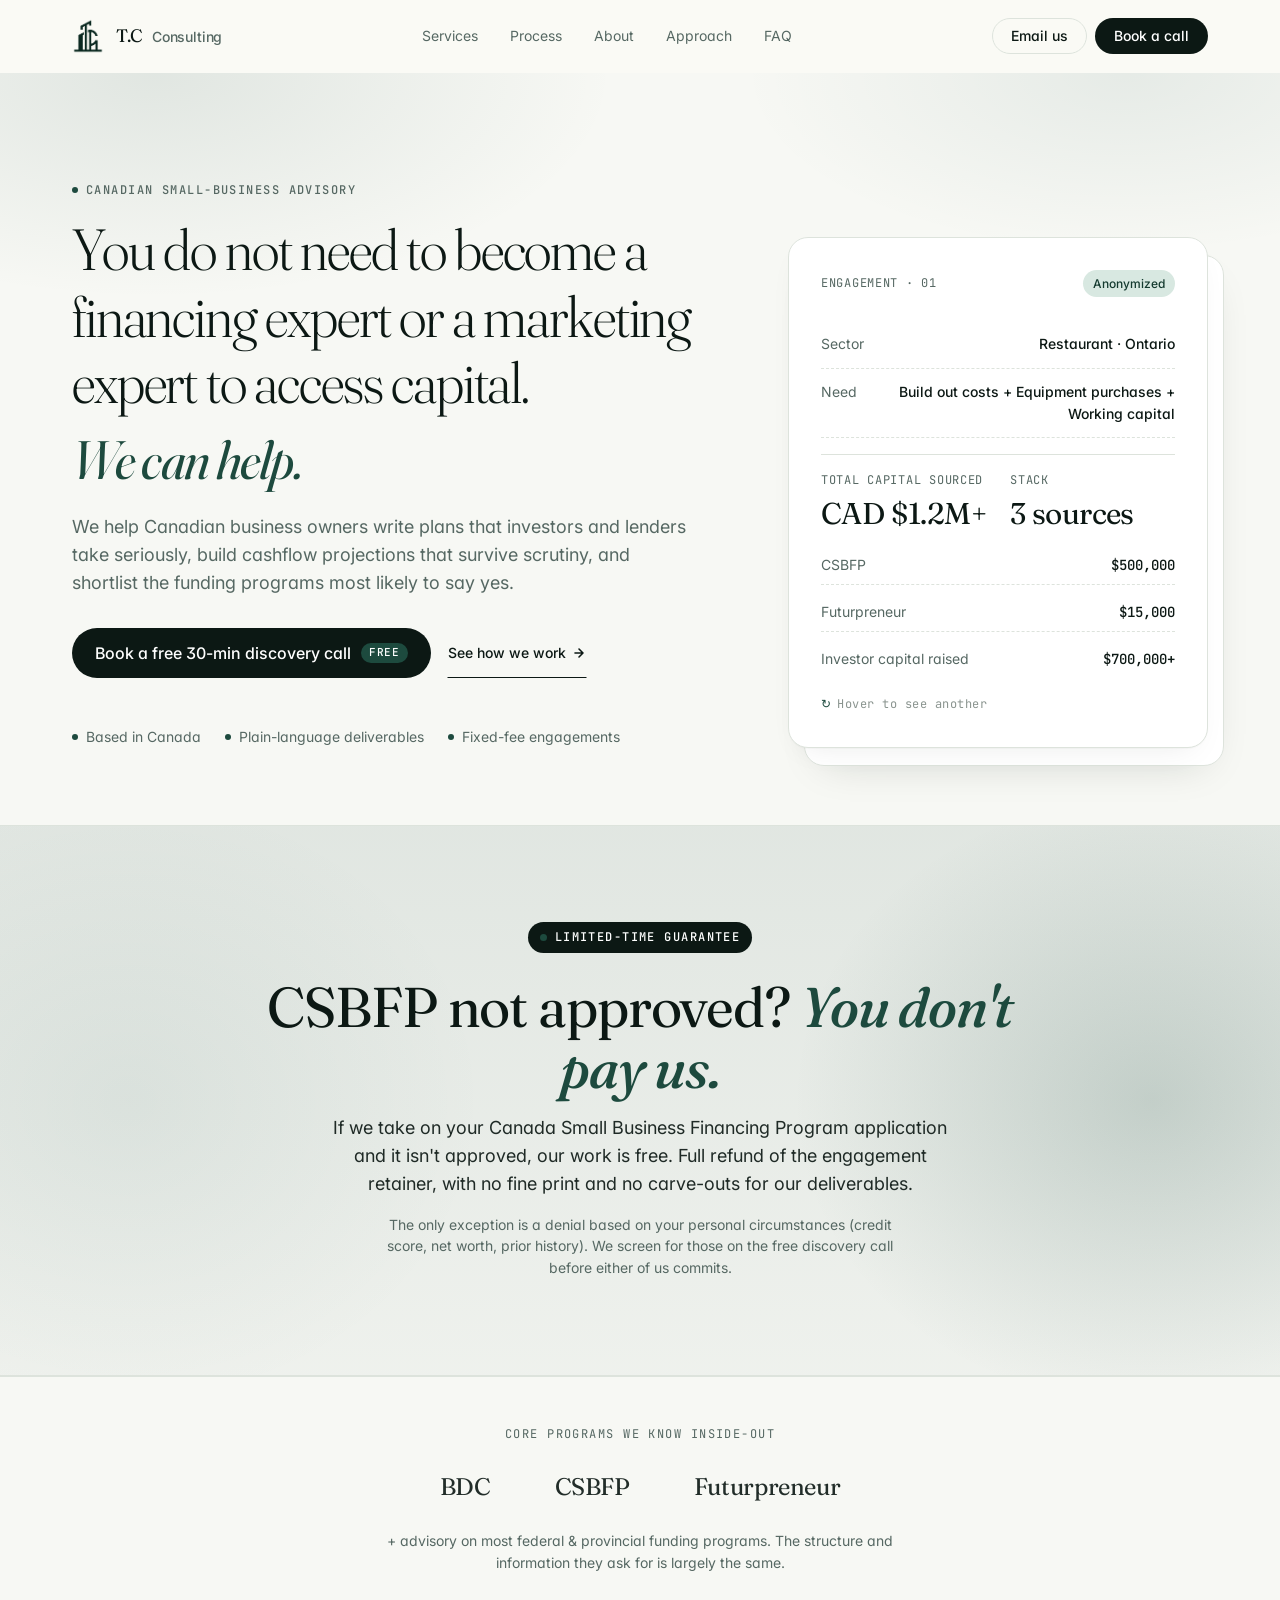
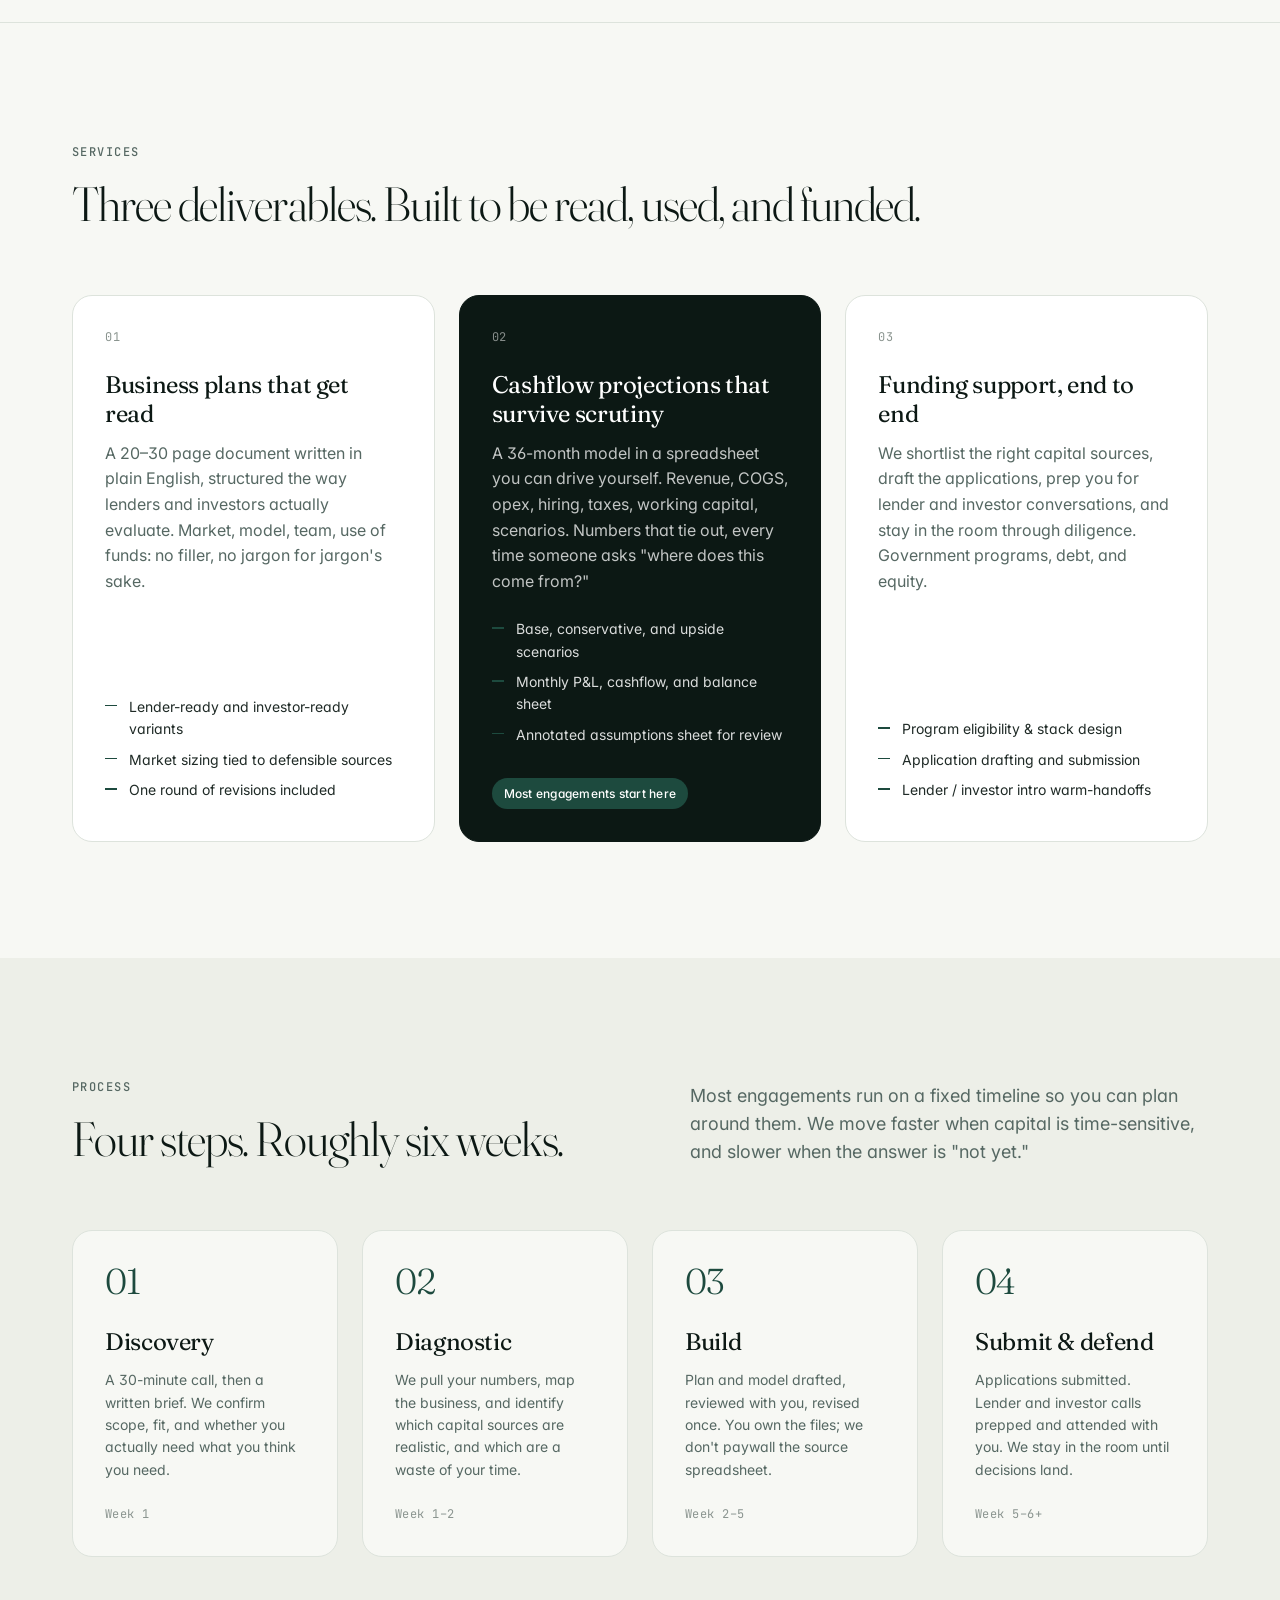
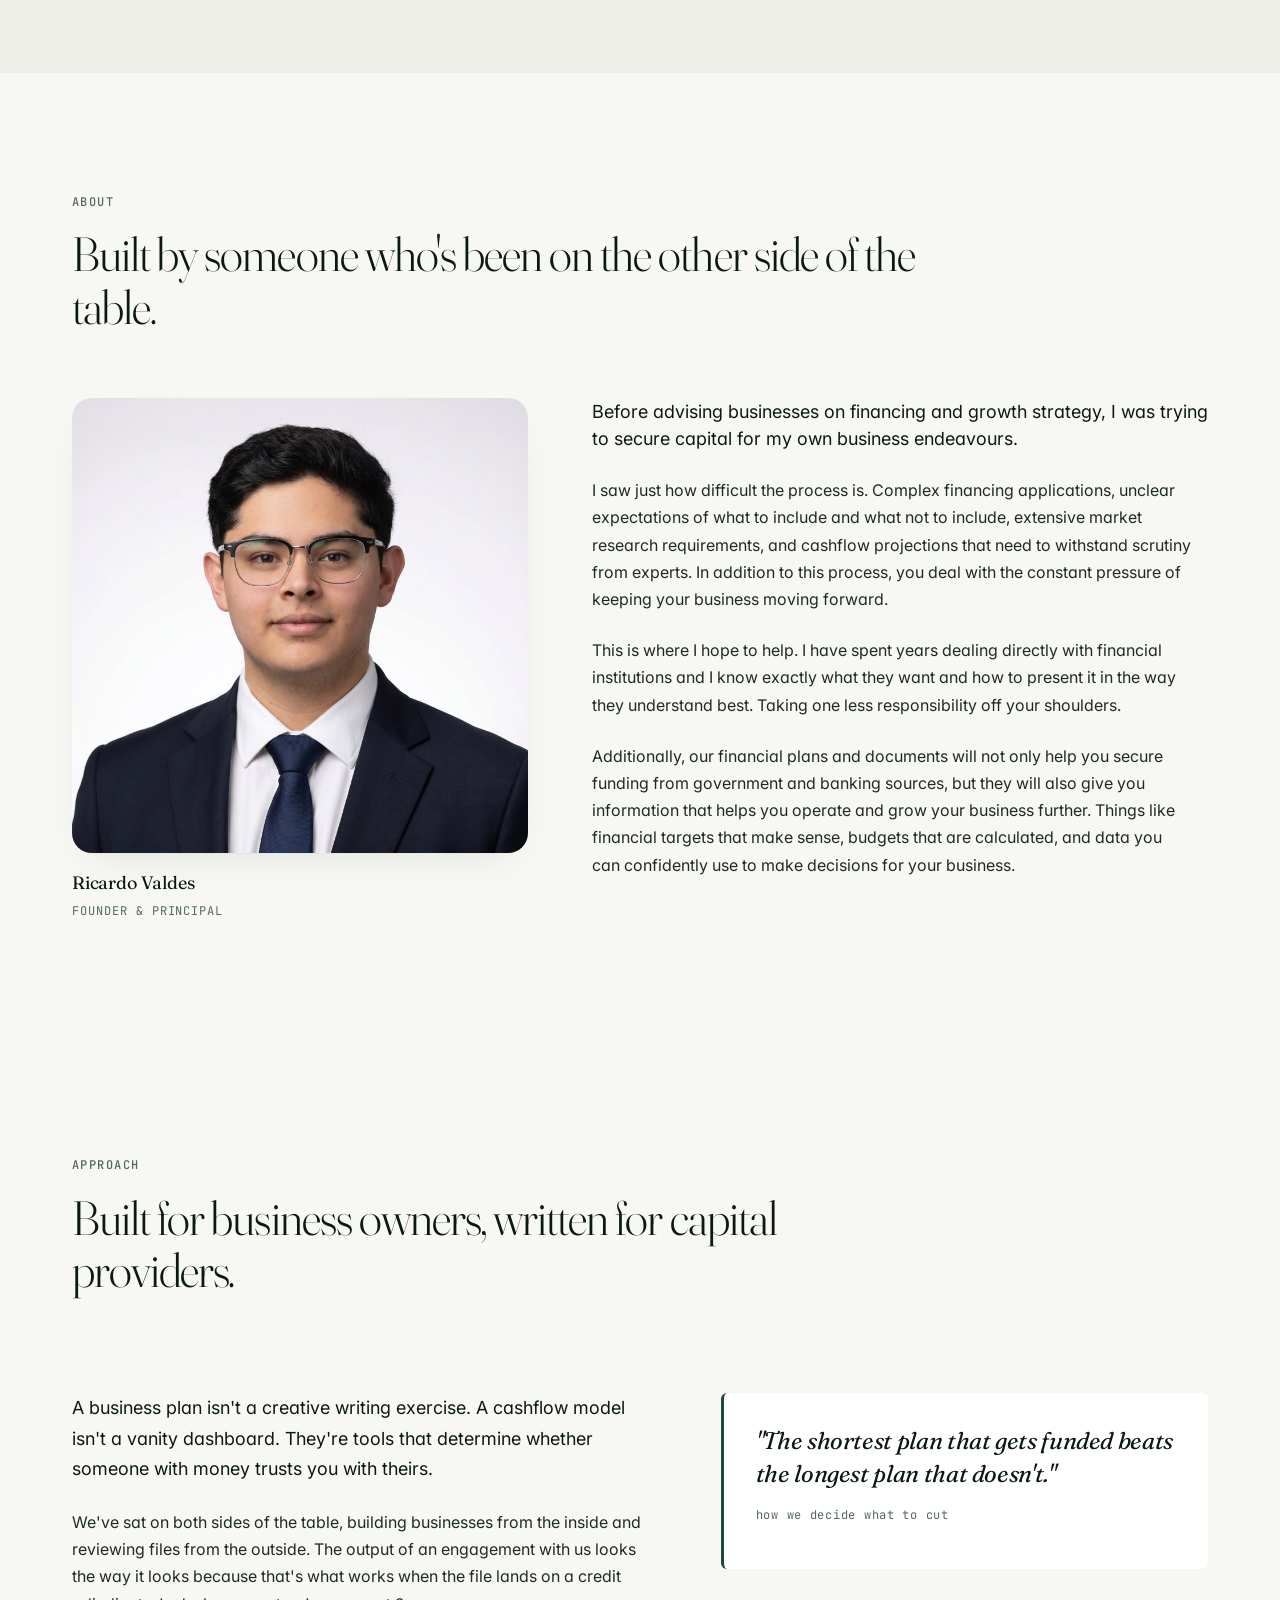
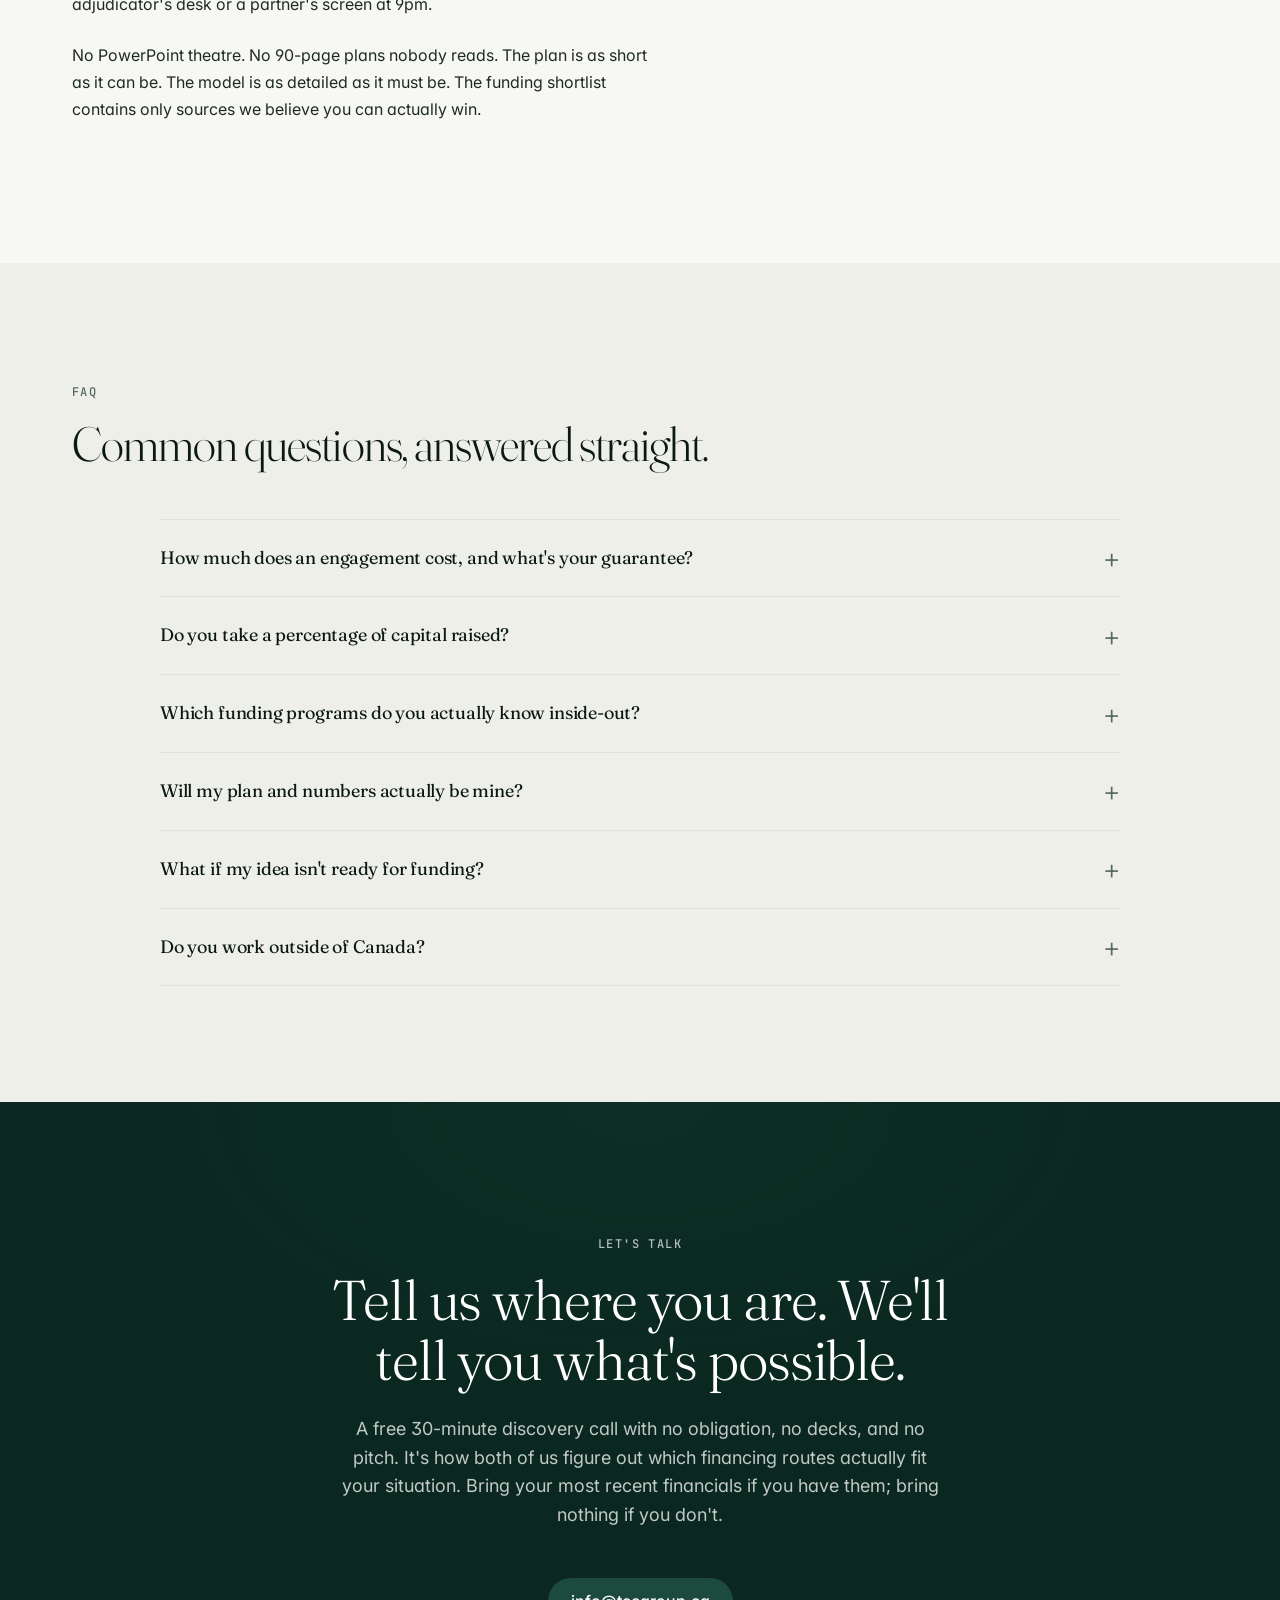
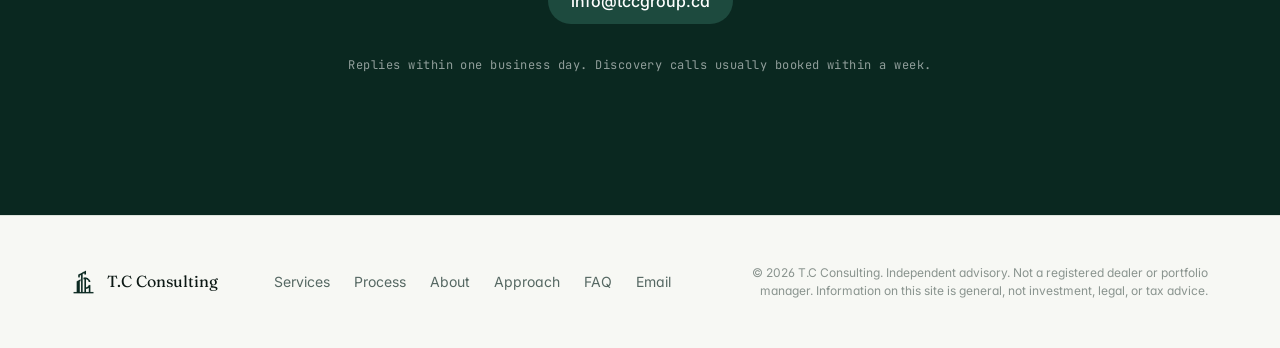
==== commit a6a59f72: "Engagement 01: update Need to build-out + equipment + working capital" ====
--- a/index.html
+++ b/index.html
@@ -90,7 +90,7 @@
             </div>
             <div class="card__row">
               <span class="card__k">Need</span>
-              <span class="card__v">Acquisition financing + working capital + raise</span>
+              <span class="card__v">Build out costs + Equipment purchases + Working capital</span>
             </div>
             <hr class="card__rule" />
             <div class="card__row card__row--metric">
--- a/styles.css
+++ b/styles.css
@@ -119,7 +119,7 @@
 .display {
   font-family: var(--font-display);
   font-weight: 300;
-  font-size: clamp(32px, 4.4vw, 52px);
+  font-size: clamp(34px, 4.8vw, 58px);
   line-height: 1.15;
   letter-spacing: -0.02em;
   margin: 0;
@@ -133,7 +133,7 @@
   font-family: var(--font-display);
   font-weight: 400;
   font-style: italic;
-  font-size: clamp(38px, 5.4vw, 64px);
+  font-size: clamp(34px, 4.8vw, 54px);
   line-height: 1.05;
   letter-spacing: -0.025em;
   color: var(--accent);
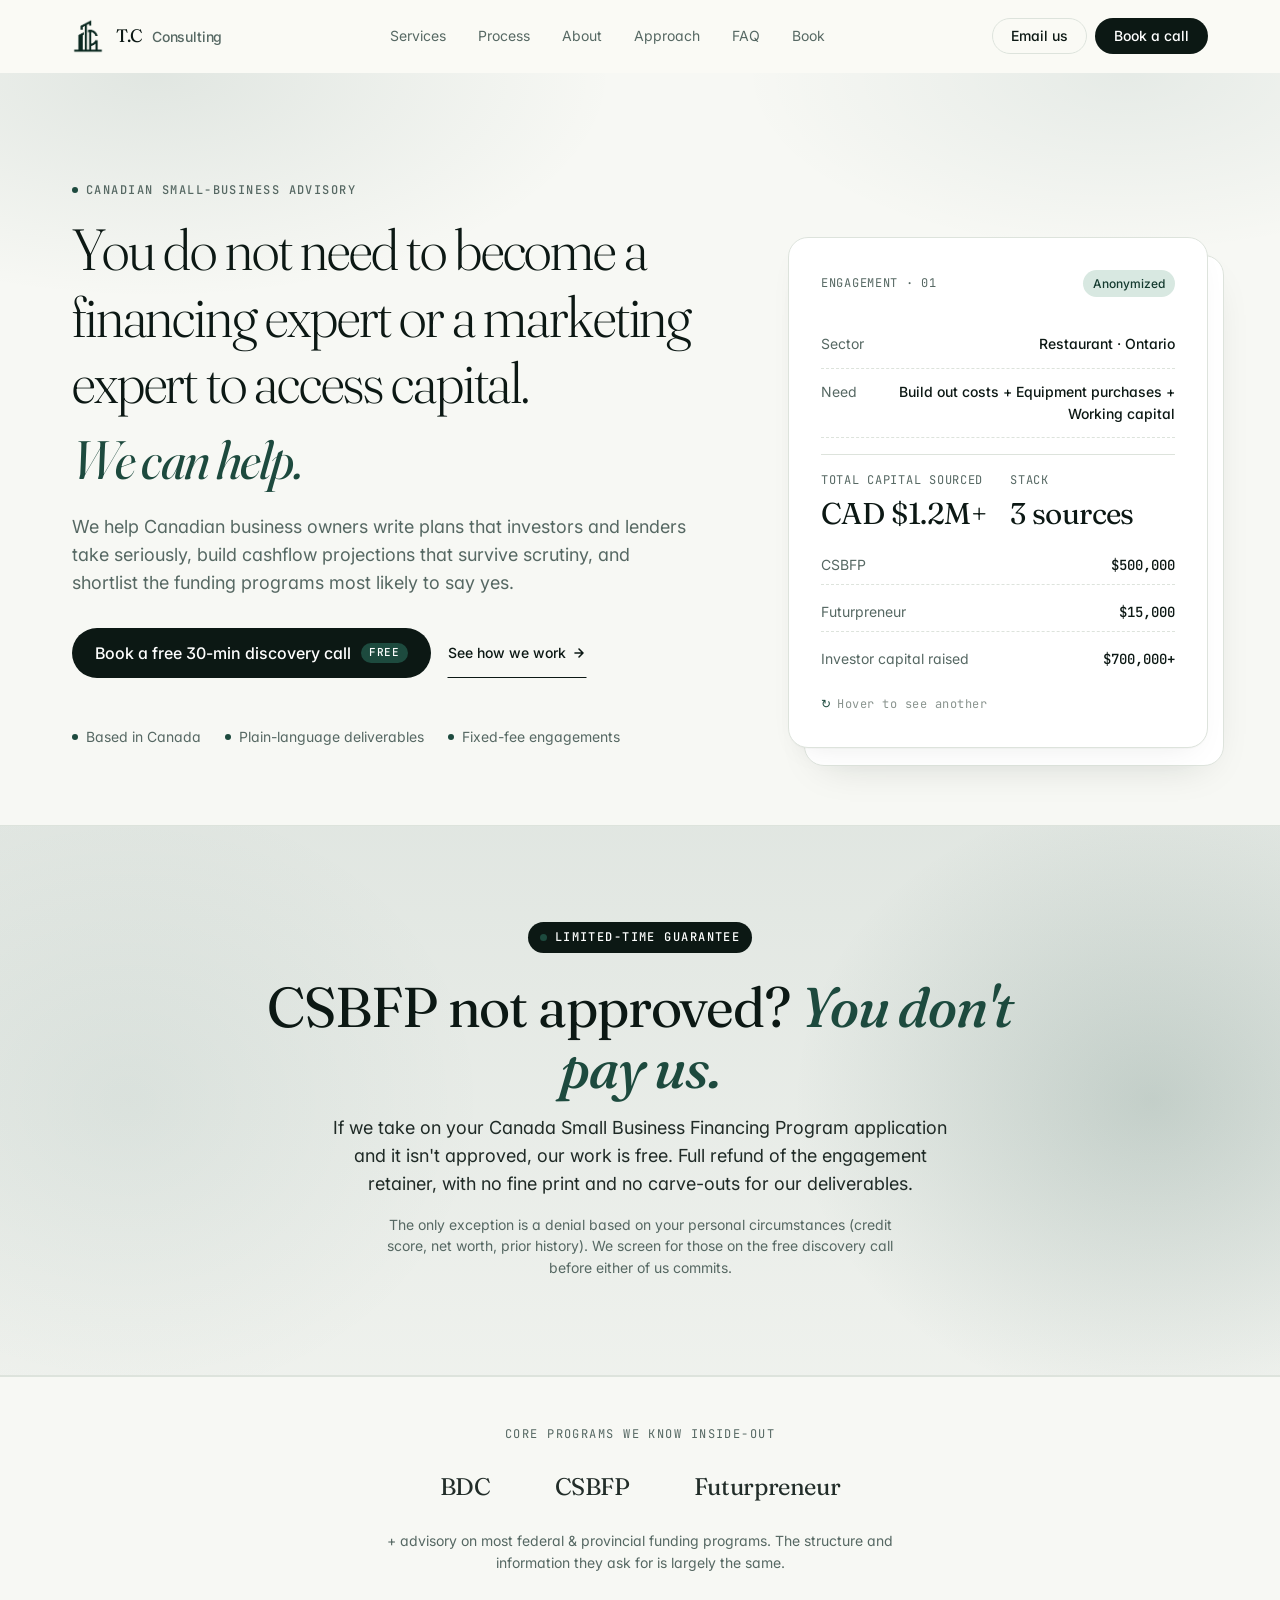
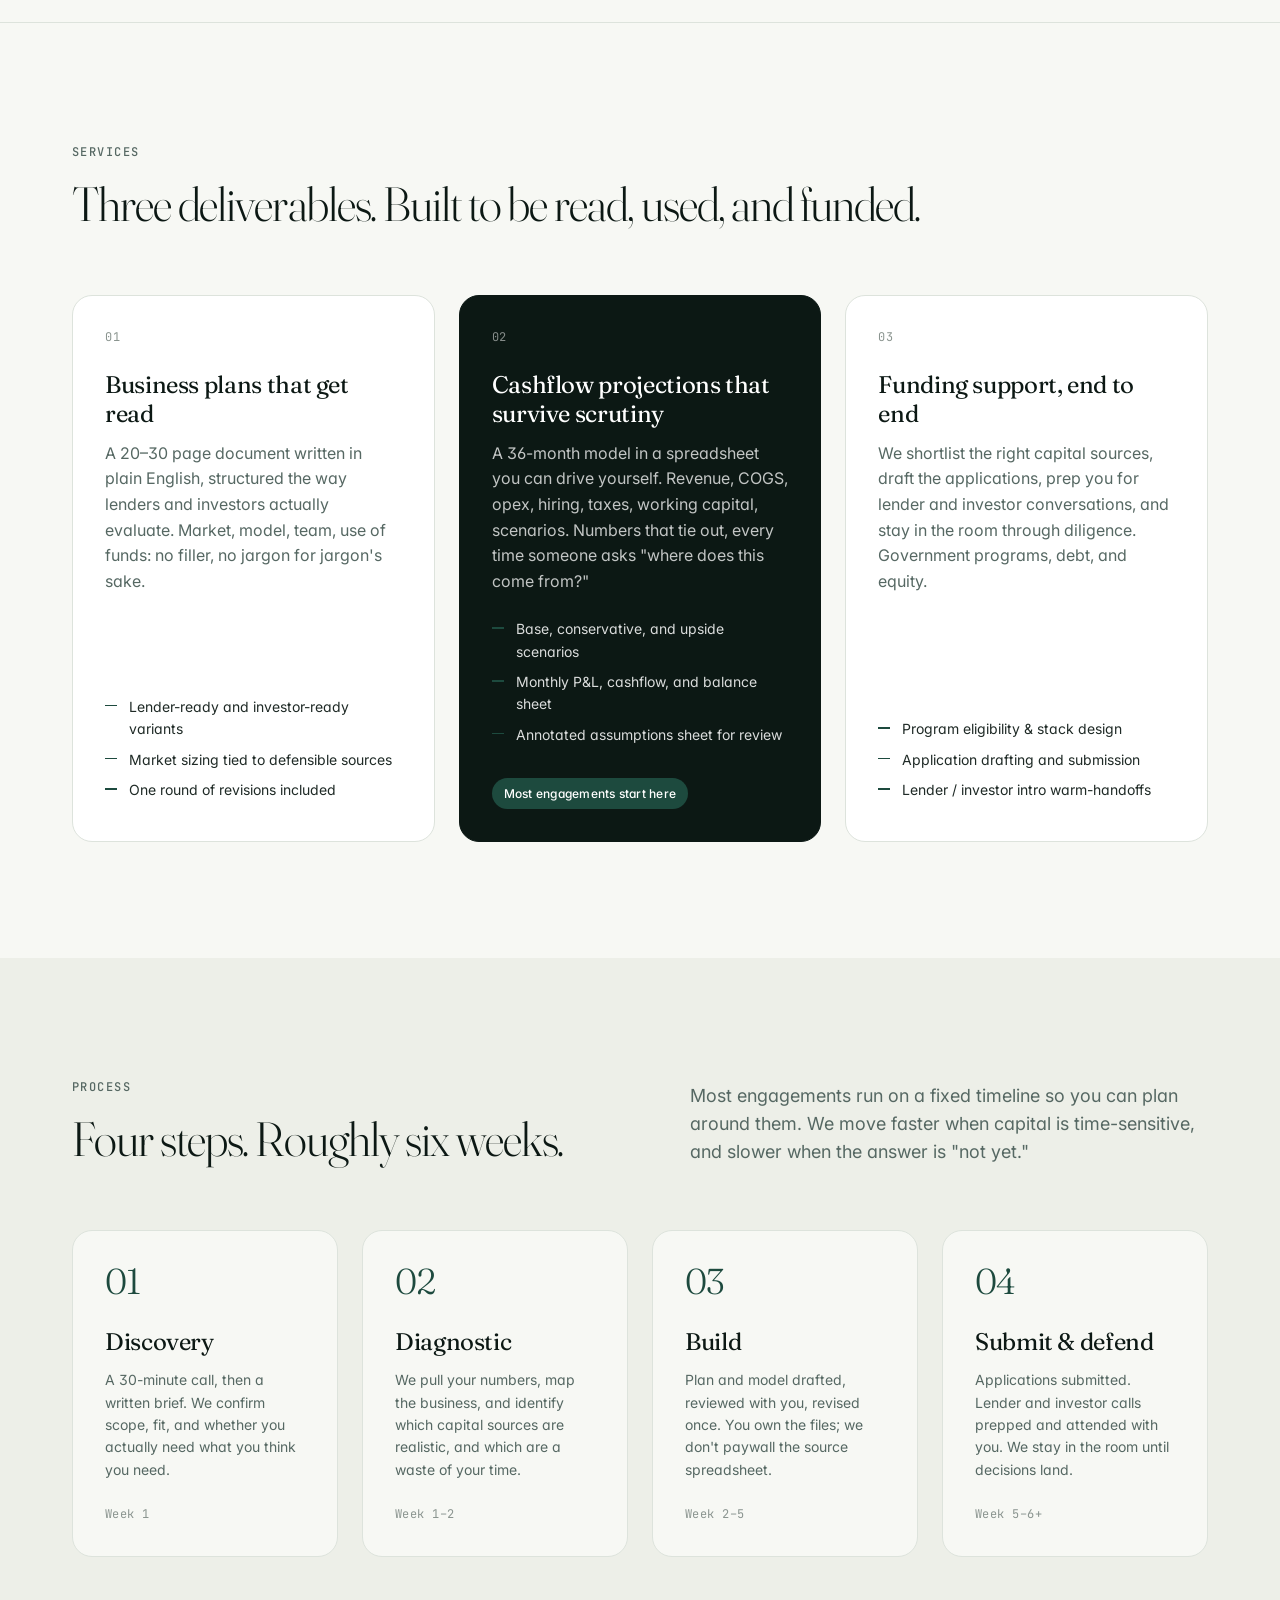
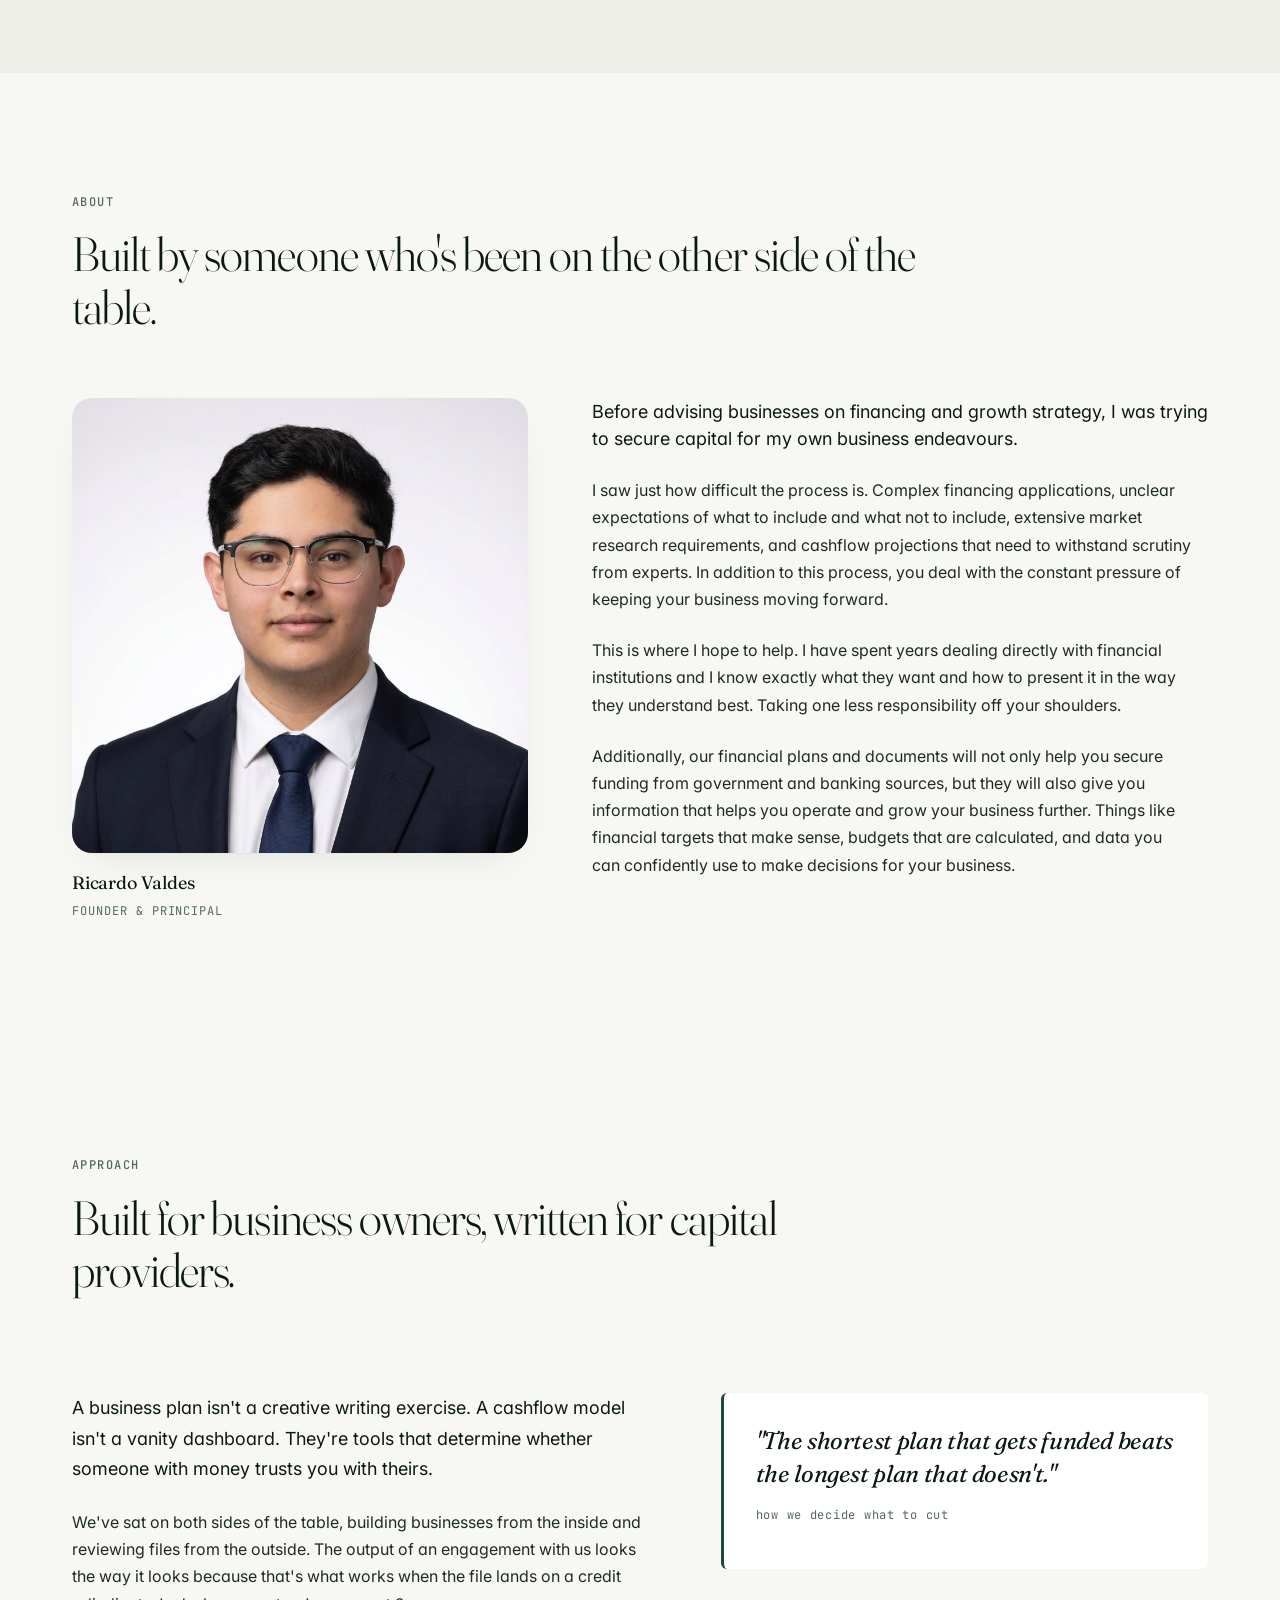
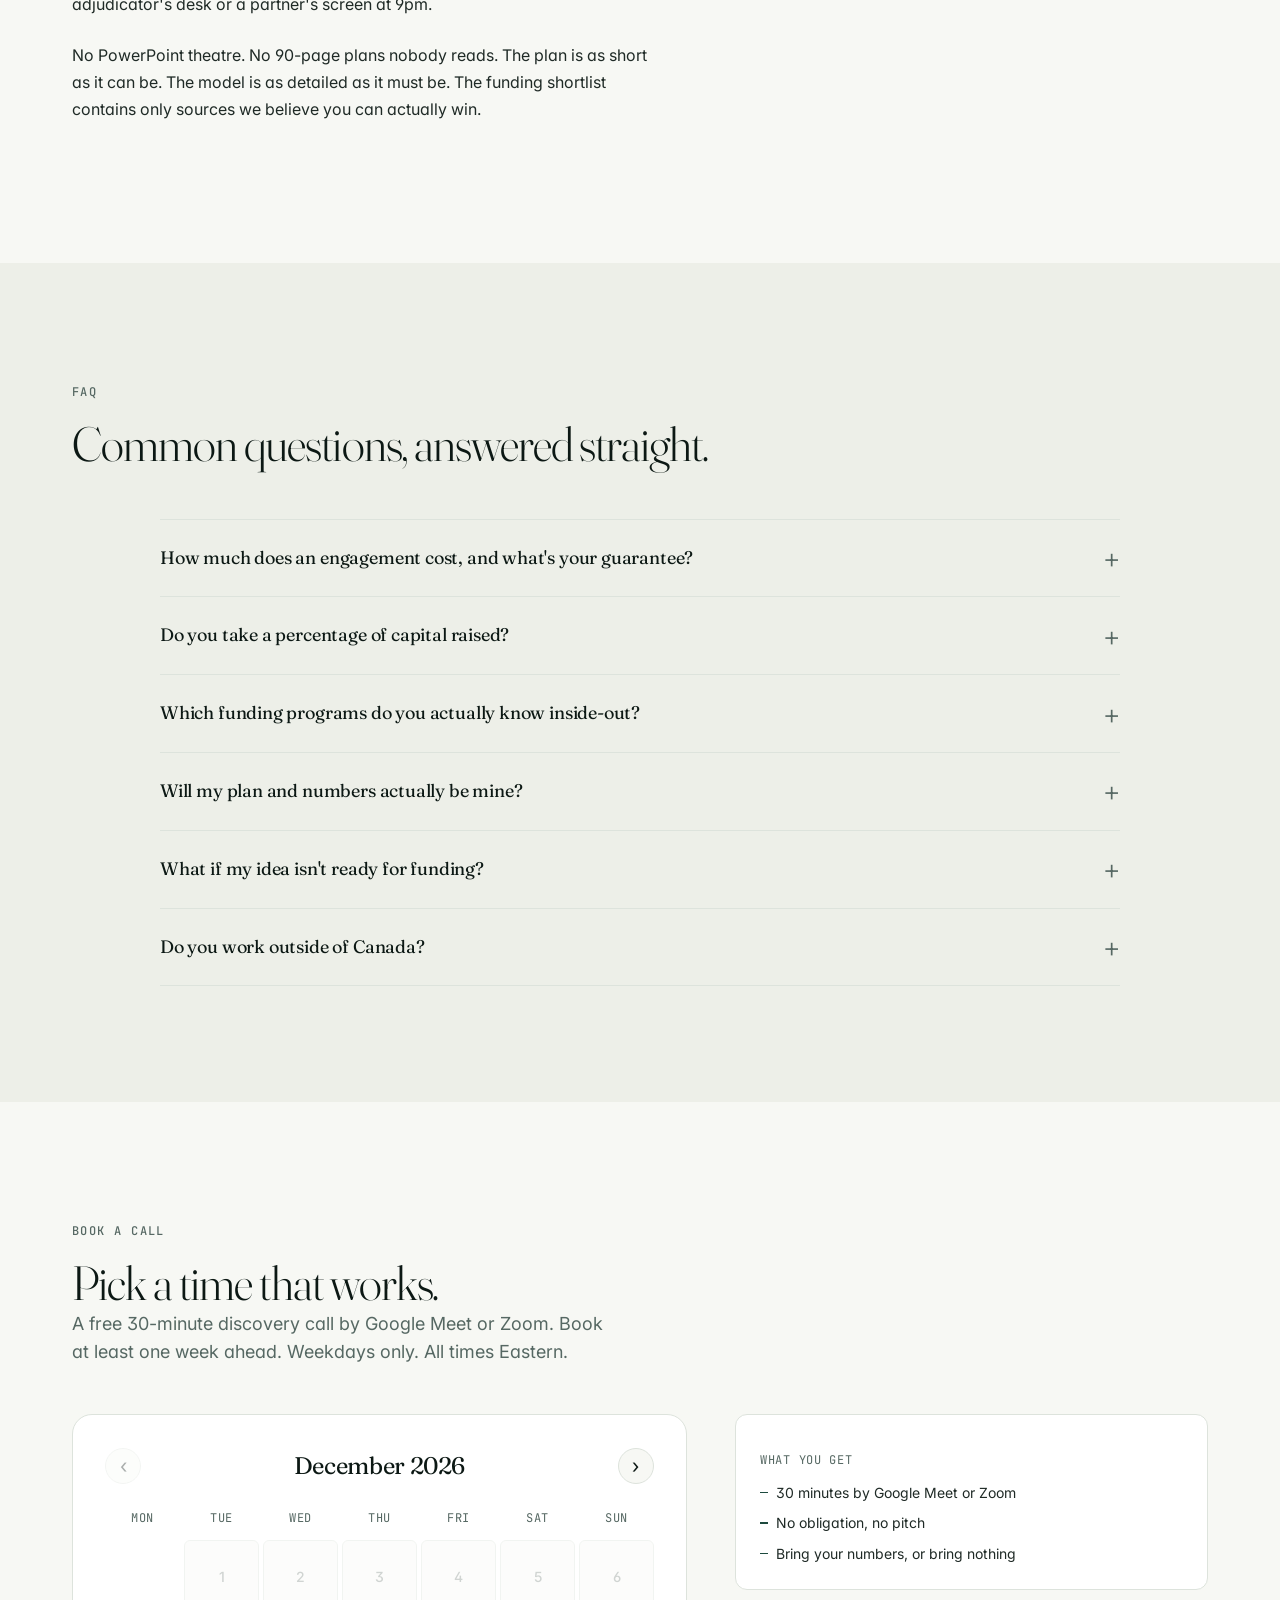
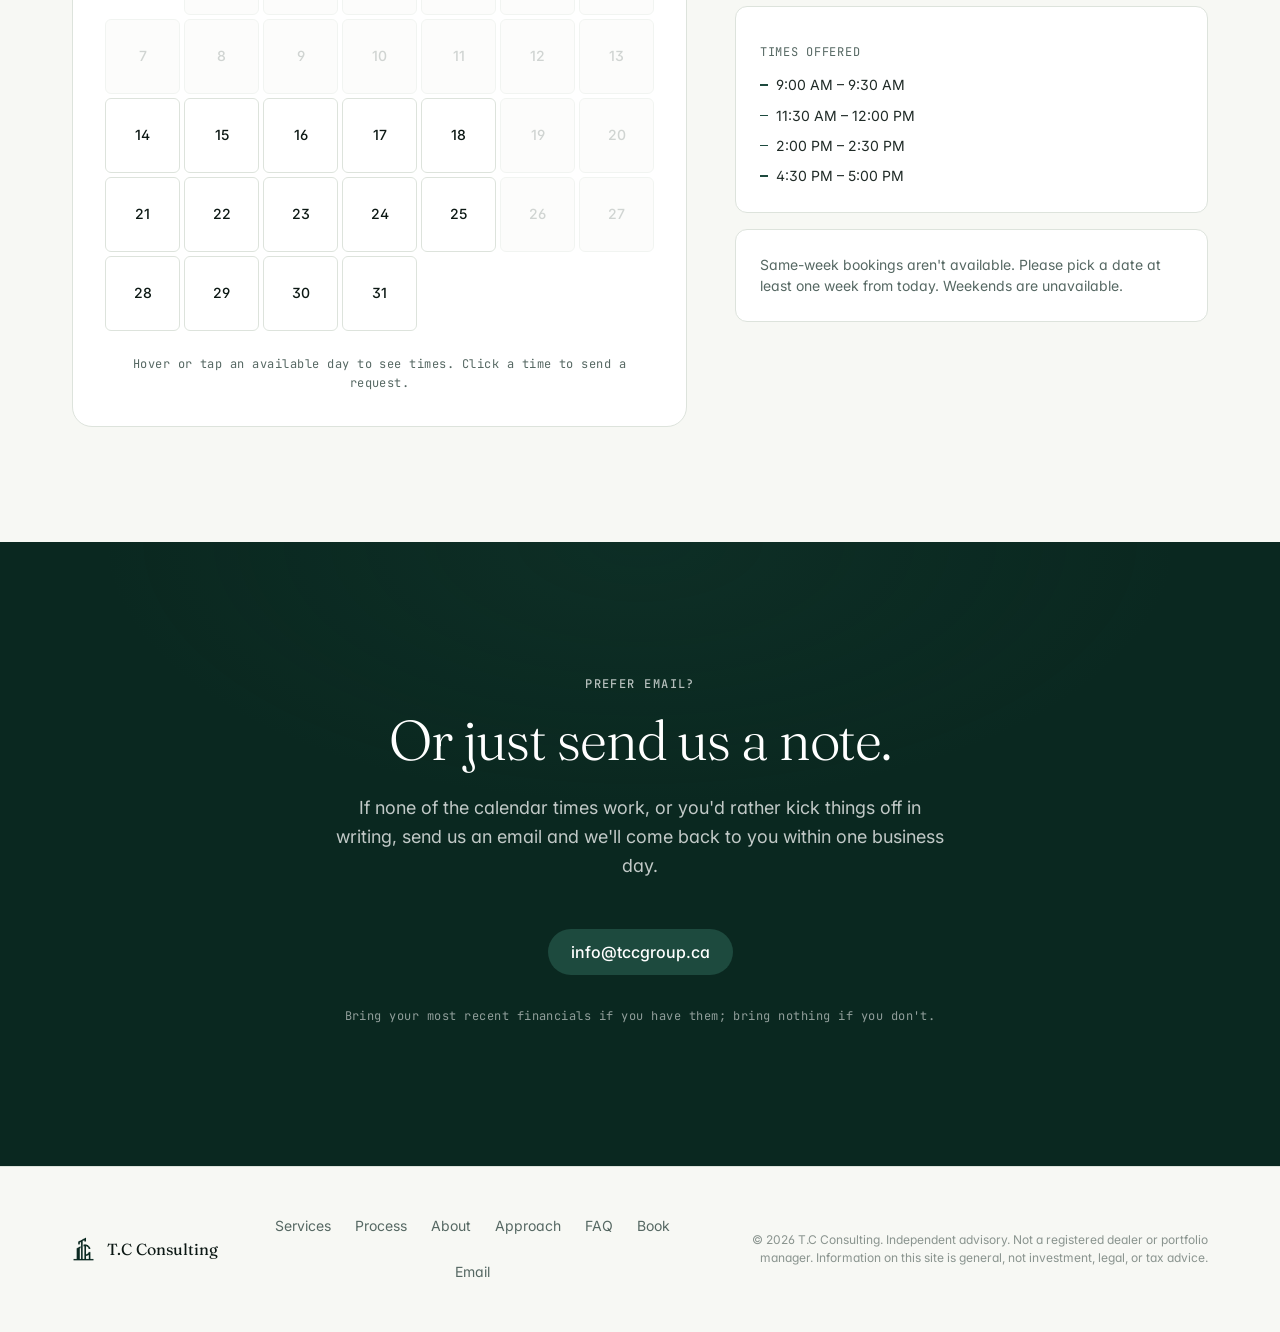
==== commit bb1fe207: "Add interactive booking calendar with hover-to-show time slots" ====
--- a/index.html
+++ b/index.html
@@ -33,11 +33,12 @@
         <a href="#about">About</a>
         <a href="#approach">Approach</a>
         <a href="#faq">FAQ</a>
+        <a href="#book">Book</a>
       </nav>
 
       <div class="nav__cta">
         <a class="btn btn--ghost" href="mailto:info@tccgroup.ca">Email us</a>
-        <a class="btn btn--primary" href="#contact">Book a call</a>
+        <a class="btn btn--primary" href="#book">Book a call</a>
       </div>
 
       <button class="nav__menu" aria-label="Open menu" aria-expanded="false" data-menu-toggle>
@@ -61,7 +62,7 @@
             We help Canadian business owners write plans that investors and lenders take seriously, build cashflow projections that survive scrutiny, and shortlist the funding programs most likely to say yes.
           </p>
           <div class="hero__cta">
-            <a class="btn btn--primary btn--lg" href="#contact">
+            <a class="btn btn--primary btn--lg" href="#book">
               Book a free 30-min discovery call
               <span class="btn__badge">Free</span>
             </a>
@@ -346,16 +347,65 @@
       </div>
     </section>
 
+    <!-- ─── BOOKING CALENDAR ────────────────────────────────────────────── -->
+    <section class="section" id="book">
+      <div class="container booker">
+        <header class="booker__head">
+          <p class="eyebrow">Book a call</p>
+          <h2 class="display-md">Pick a time that works.</h2>
+          <p class="section__lede">A free 30-minute discovery call by Google Meet or Zoom. Book at least one week ahead. Weekdays only. All times Eastern.</p>
+        </header>
+
+        <div class="booker__grid">
+          <div class="booker__cal" data-calendar>
+            <div class="booker__nav">
+              <button class="booker__navbtn" data-cal-prev aria-label="Previous month" type="button">&lsaquo;</button>
+              <span class="booker__month" data-cal-month aria-live="polite"></span>
+              <button class="booker__navbtn" data-cal-next aria-label="Next month" type="button">&rsaquo;</button>
+            </div>
+            <div class="booker__dow" aria-hidden="true">
+              <span>Mon</span><span>Tue</span><span>Wed</span><span>Thu</span><span>Fri</span><span>Sat</span><span>Sun</span>
+            </div>
+            <div class="booker__days" data-cal-days role="grid" aria-label="Available booking dates"></div>
+            <p class="booker__hint">Hover or tap an available day to see times. Click a time to send a request.</p>
+          </div>
+
+          <aside class="booker__side">
+            <div class="booker__panel">
+              <p class="mono-label">What you get</p>
+              <ul class="booker__list">
+                <li>30 minutes by Google Meet or Zoom</li>
+                <li>No obligation, no pitch</li>
+                <li>Bring your numbers, or bring nothing</li>
+              </ul>
+            </div>
+            <div class="booker__panel">
+              <p class="mono-label">Times offered</p>
+              <ul class="booker__list">
+                <li>9:00 AM &ndash; 9:30 AM</li>
+                <li>11:30 AM &ndash; 12:00 PM</li>
+                <li>2:00 PM &ndash; 2:30 PM</li>
+                <li>4:30 PM &ndash; 5:00 PM</li>
+              </ul>
+            </div>
+            <div class="booker__panel booker__panel--note">
+              <p>Same-week bookings aren't available. Please pick a date at least one week from today. Weekends are unavailable.</p>
+            </div>
+          </aside>
+        </div>
+      </div>
+    </section>
+
     <!-- ─── FINAL CTA ───────────────────────────────────────────────────── -->
     <section class="cta" id="contact">
       <div class="container cta__inner">
-        <p class="eyebrow eyebrow--on-dark">Let's talk</p>
-        <h2 class="cta__title">Tell us where you are. We'll tell you what's possible.</h2>
-        <p class="cta__lede">A free 30-minute discovery call with no obligation, no decks, and no pitch. It's how both of us figure out which financing routes actually fit your situation. Bring your most recent financials if you have them; bring nothing if you don't.</p>
+        <p class="eyebrow eyebrow--on-dark">Prefer email?</p>
+        <h2 class="cta__title">Or just send us a note.</h2>
+        <p class="cta__lede">If none of the calendar times work, or you'd rather kick things off in writing, send us an email and we'll come back to you within one business day.</p>
         <div class="cta__actions">
           <a class="btn btn--accent btn--lg" href="mailto:info@tccgroup.ca?subject=Discovery%20call">info@tccgroup.ca</a>
         </div>
-        <p class="cta__note">Replies within one business day. Discovery calls usually booked within a week.</p>
+        <p class="cta__note">Bring your most recent financials if you have them; bring nothing if you don't.</p>
       </div>
     </section>
 
@@ -373,6 +423,7 @@
         <a href="#about">About</a>
         <a href="#approach">Approach</a>
         <a href="#faq">FAQ</a>
+        <a href="#book">Book</a>
         <a href="mailto:info@tccgroup.ca">Email</a>
       </nav>
       <p class="footer__legal">
--- a/styles.css
+++ b/styles.css
@@ -970,6 +970,241 @@
 }
 
 /* ────────────────────────────────────────────────────────────────────────
+   BOOKING CALENDAR
+   ──────────────────────────────────────────────────────────────────────── */
+
+.booker__head {
+  max-width: var(--container-narrow);
+  margin: 0 0 var(--s-48);
+}
+
+.booker__grid {
+  display: grid;
+  grid-template-columns: minmax(0, 1.3fr) minmax(0, 1fr);
+  gap: var(--s-48);
+  align-items: start;
+}
+@media (max-width: 860px) {
+  .booker__grid { grid-template-columns: 1fr; gap: var(--s-32); }
+}
+
+.booker__cal {
+  background: var(--canvas-elev);
+  border: 1px solid var(--hairline);
+  border-radius: var(--r-lg);
+  padding: var(--s-32);
+  overflow: visible;
+}
+
+.booker__nav {
+  display: flex; align-items: center; justify-content: space-between;
+  margin-bottom: var(--s-24);
+}
+.booker__navbtn {
+  background: var(--canvas);
+  border: 1px solid var(--hairline);
+  border-radius: var(--r-pill);
+  width: 36px; height: 36px;
+  display: inline-flex; align-items: center; justify-content: center;
+  color: var(--ink);
+  font-size: 20px;
+  font-weight: 400;
+  line-height: 1;
+  cursor: pointer;
+  transition: border-color .15s var(--ease), color .15s var(--ease), background .15s var(--ease);
+}
+.booker__navbtn:hover { border-color: var(--ink); }
+.booker__navbtn:disabled { opacity: .35; cursor: not-allowed; }
+.booker__navbtn:disabled:hover { border-color: var(--hairline); }
+
+.booker__month {
+  font-family: var(--font-display);
+  font-weight: 400;
+  font-size: var(--t-24);
+  letter-spacing: -0.015em;
+  color: var(--ink);
+}
+
+.booker__dow {
+  display: grid;
+  grid-template-columns: repeat(7, 1fr);
+  gap: var(--s-4);
+  padding-bottom: var(--s-12);
+  font-family: var(--font-mono);
+  font-size: var(--t-12);
+  color: var(--ink-muted);
+  letter-spacing: 0.06em;
+  text-transform: uppercase;
+  text-align: center;
+}
+
+.booker__days {
+  display: grid;
+  grid-template-columns: repeat(7, 1fr);
+  gap: var(--s-4);
+}
+
+.booker__day {
+  position: relative;
+  aspect-ratio: 1;
+  background: var(--canvas);
+  border: 1px solid var(--hairline);
+  border-radius: var(--r-sm);
+  font-family: var(--font-sans);
+  font-size: var(--t-14);
+  font-weight: 500;
+  color: var(--ink);
+  display: inline-flex;
+  align-items: center;
+  justify-content: center;
+  cursor: default;
+  transition: background .15s var(--ease), border-color .15s var(--ease), color .15s var(--ease);
+  user-select: none;
+}
+.booker__day--empty {
+  background: transparent;
+  border-color: transparent;
+}
+.booker__day--disabled {
+  color: var(--ink-subtle);
+  background: var(--canvas);
+  opacity: .4;
+  cursor: not-allowed;
+}
+.booker__day--available {
+  cursor: pointer;
+  background: var(--canvas-elev);
+  border-color: var(--hairline);
+}
+.booker__day--available:hover,
+.booker__day--active {
+  background: var(--accent);
+  color: #fff;
+  border-color: var(--accent);
+}
+
+.booker__hint {
+  margin: var(--s-24) 0 0;
+  font-family: var(--font-mono);
+  font-size: var(--t-12);
+  color: var(--ink-muted);
+  letter-spacing: 0.04em;
+  text-align: center;
+}
+
+/* Time slot popover (desktop) */
+.booker__slots {
+  position: absolute;
+  bottom: calc(100% + 10px);
+  left: 50%;
+  transform: translateX(-50%);
+  z-index: 10;
+  display: flex;
+  flex-direction: column;
+  gap: 2px;
+  min-width: 160px;
+  background: var(--canvas-elev);
+  border: 1px solid var(--hairline);
+  border-radius: var(--r-md);
+  padding: var(--s-8);
+  box-shadow: 0 16px 40px -16px rgba(14,26,23,.22);
+  white-space: nowrap;
+  cursor: default;
+}
+.booker__slots::after {
+  content: "";
+  position: absolute;
+  top: 100%;
+  left: 50%;
+  transform: translateX(-50%);
+  border: 7px solid transparent;
+  border-top-color: var(--canvas-elev);
+  margin-top: -1px;
+}
+.booker__slot {
+  display: block;
+  width: 100%;
+  padding: var(--s-8) var(--s-12);
+  background: transparent;
+  border: 1px solid transparent;
+  border-radius: var(--r-sm);
+  font-family: var(--font-sans);
+  font-size: var(--t-14);
+  font-weight: 500;
+  color: var(--ink);
+  text-align: left;
+  cursor: pointer;
+  transition: background .12s var(--ease), color .12s var(--ease);
+}
+.booker__slot:hover,
+.booker__slot:focus-visible {
+  background: var(--accent);
+  color: #fff;
+  outline: none;
+}
+
+/* Mobile: popover becomes a bottom sheet */
+@media (max-width: 560px) {
+  .booker__slots {
+    position: fixed;
+    inset: auto 16px 16px 16px;
+    left: 16px;
+    right: 16px;
+    bottom: 16px;
+    transform: none;
+    width: auto;
+    min-width: 0;
+    max-width: none;
+    box-shadow: 0 24px 60px -16px rgba(0,0,0,.35);
+    padding: var(--s-12);
+    gap: var(--s-4);
+  }
+  .booker__slots::after { display: none; }
+  .booker__slot { padding: 14px 12px; font-size: var(--t-16); }
+}
+
+/* Side panel */
+.booker__side {
+  display: flex; flex-direction: column;
+  gap: var(--s-16);
+}
+.booker__panel {
+  background: var(--canvas-elev);
+  border: 1px solid var(--hairline);
+  border-radius: var(--r-md);
+  padding: var(--s-24);
+}
+.booker__panel .mono-label {
+  display: block;
+  margin-bottom: var(--s-12);
+}
+.booker__list {
+  font-size: var(--t-14);
+  color: var(--ink-2);
+}
+.booker__list li {
+  padding-left: var(--s-16);
+  padding-bottom: var(--s-8);
+  position: relative;
+}
+.booker__list li:last-child { padding-bottom: 0; }
+.booker__list li::before {
+  content: "";
+  position: absolute;
+  left: 0;
+  top: 10px;
+  width: 8px;
+  height: 1.5px;
+  background: var(--accent);
+}
+.booker__panel--note p {
+  margin: 0;
+  font-size: var(--t-14);
+  color: var(--ink-muted);
+  line-height: 1.55;
+}
+
+/* ────────────────────────────────────────────────────────────────────────
    FINAL CTA — dark band
    ──────────────────────────────────────────────────────────────────────── */
 
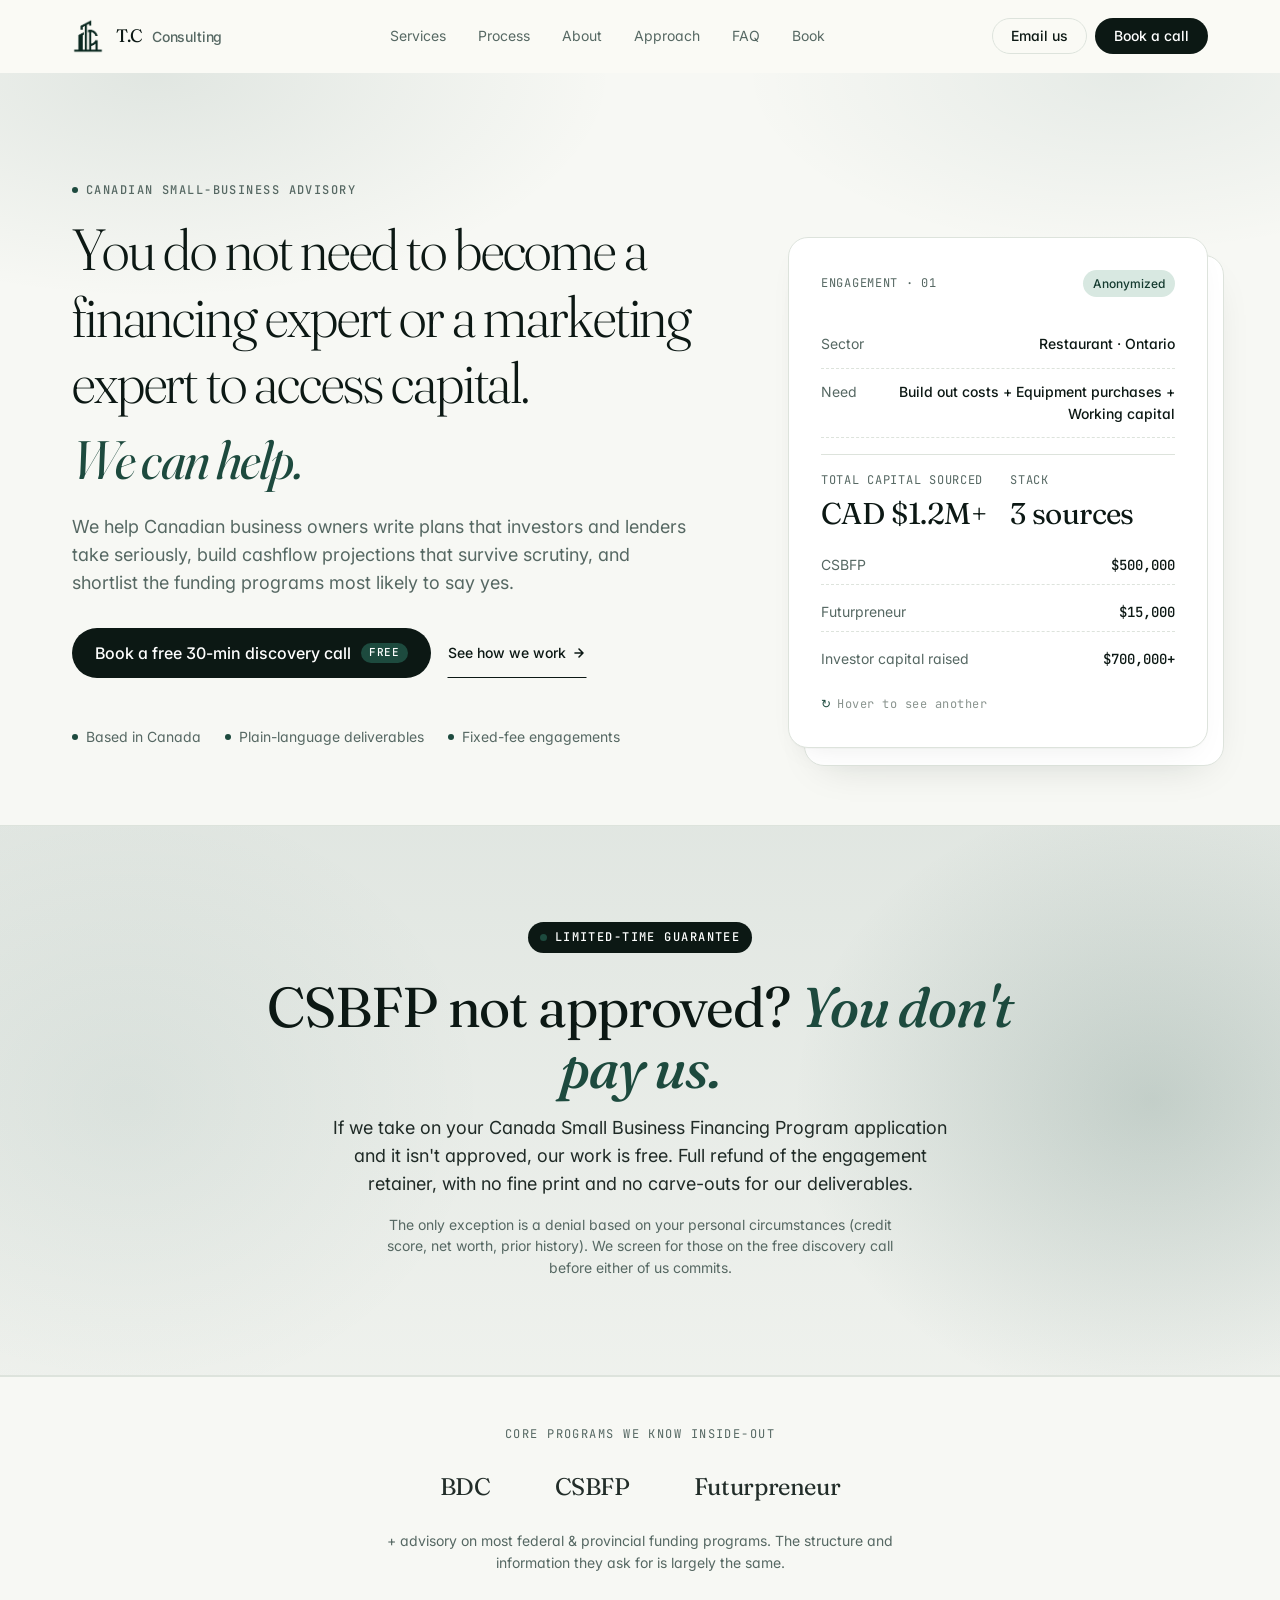
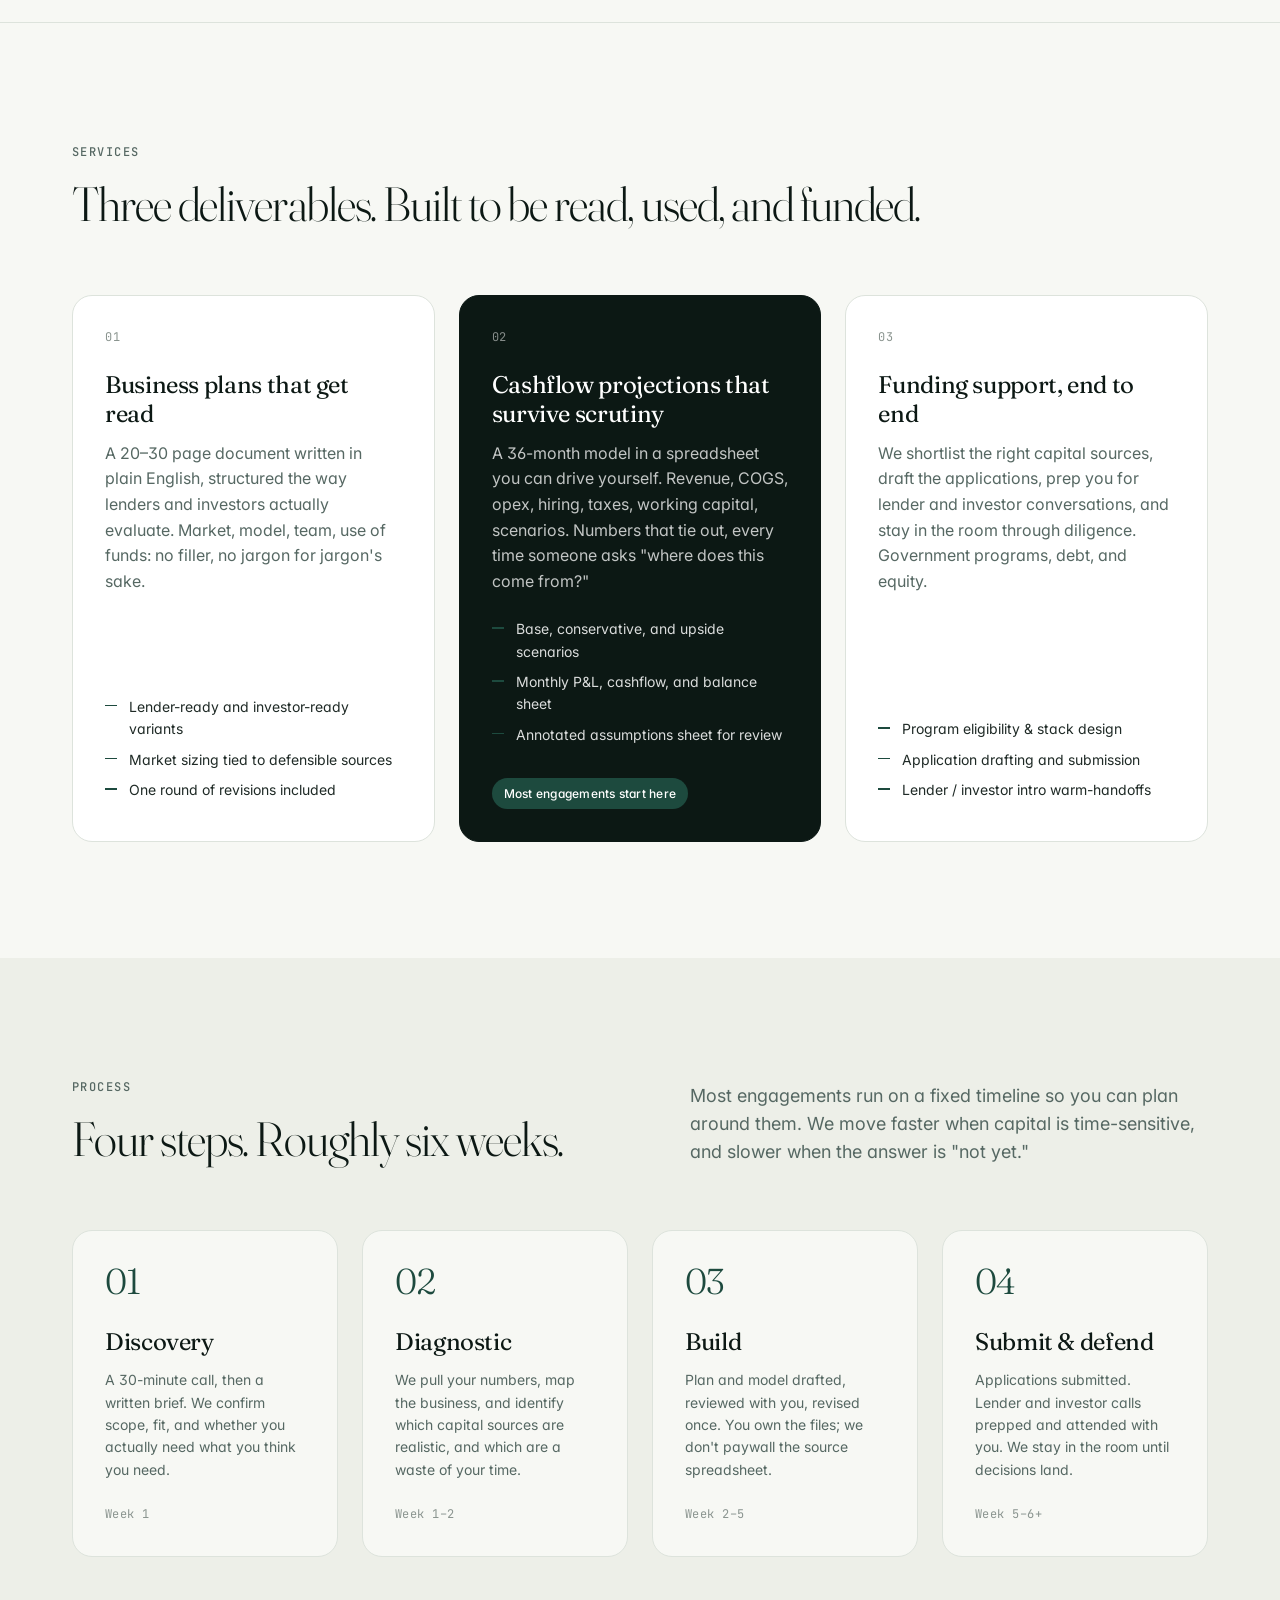
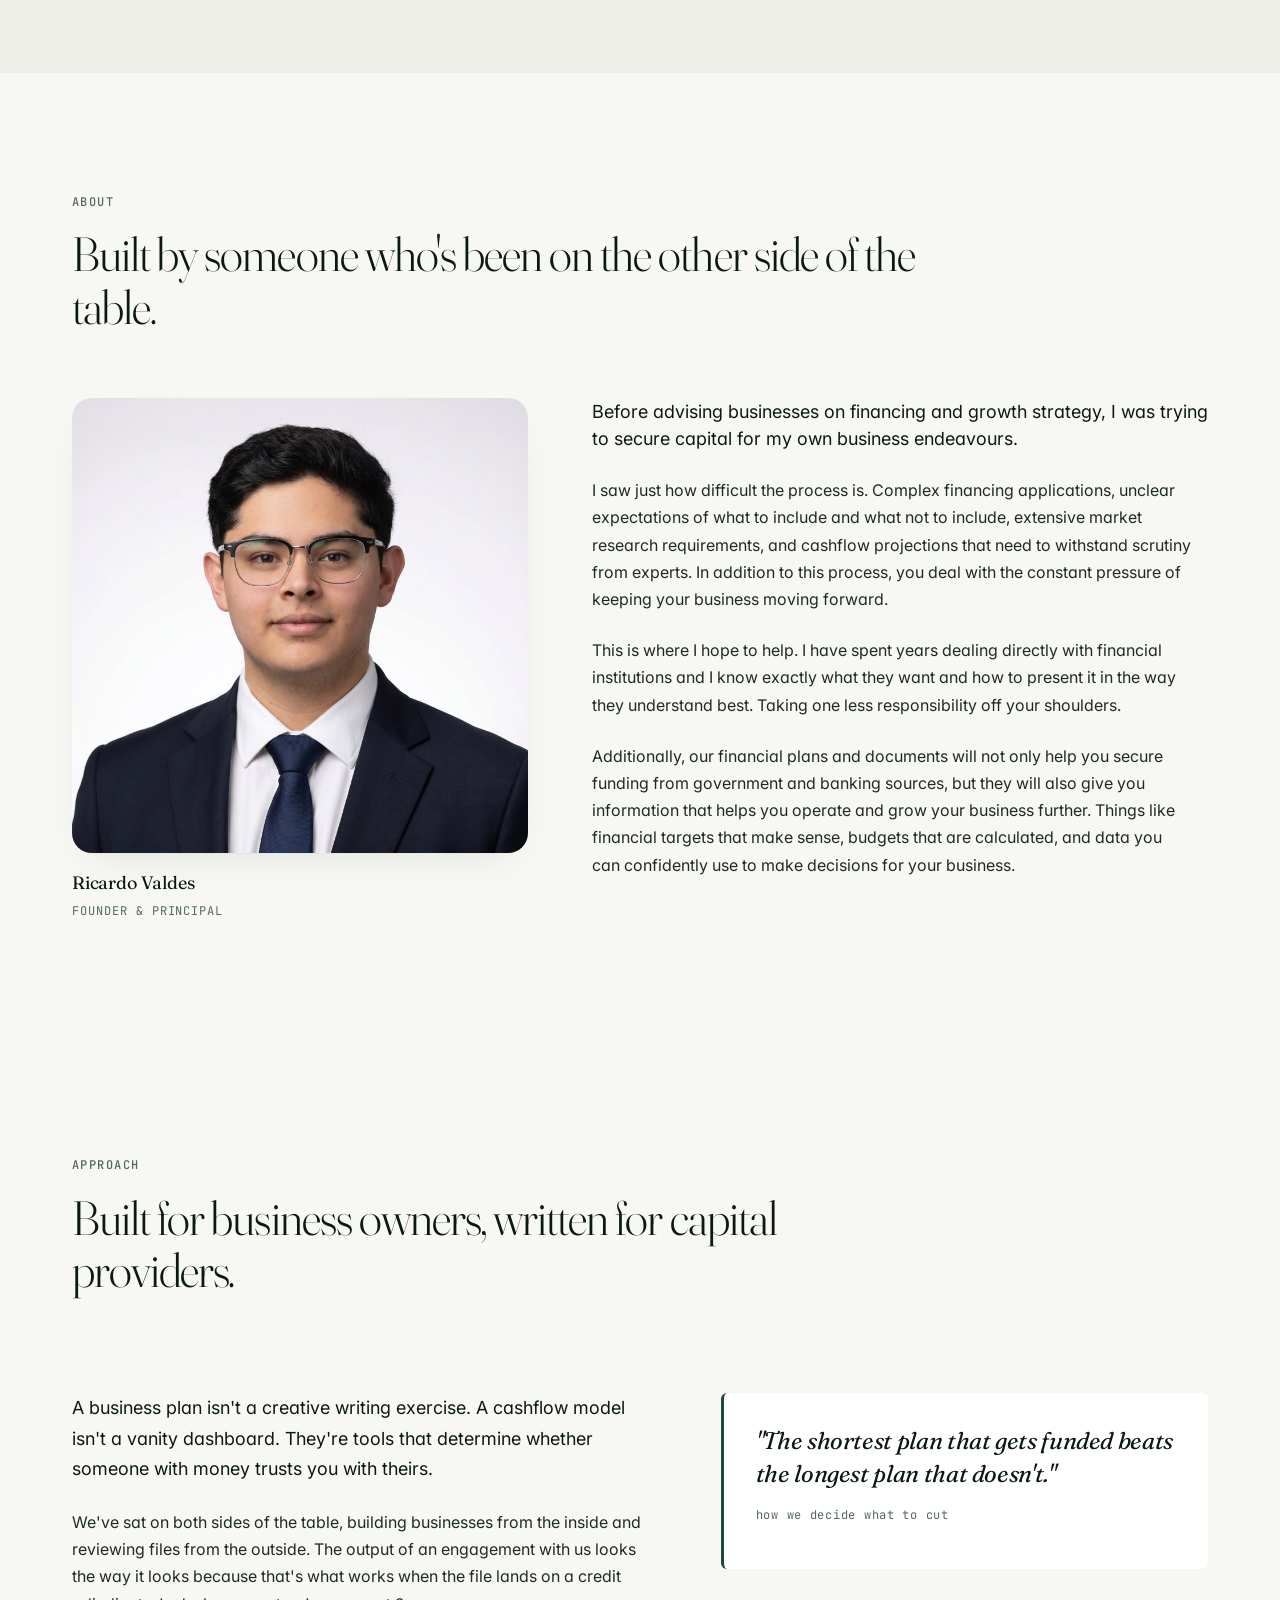
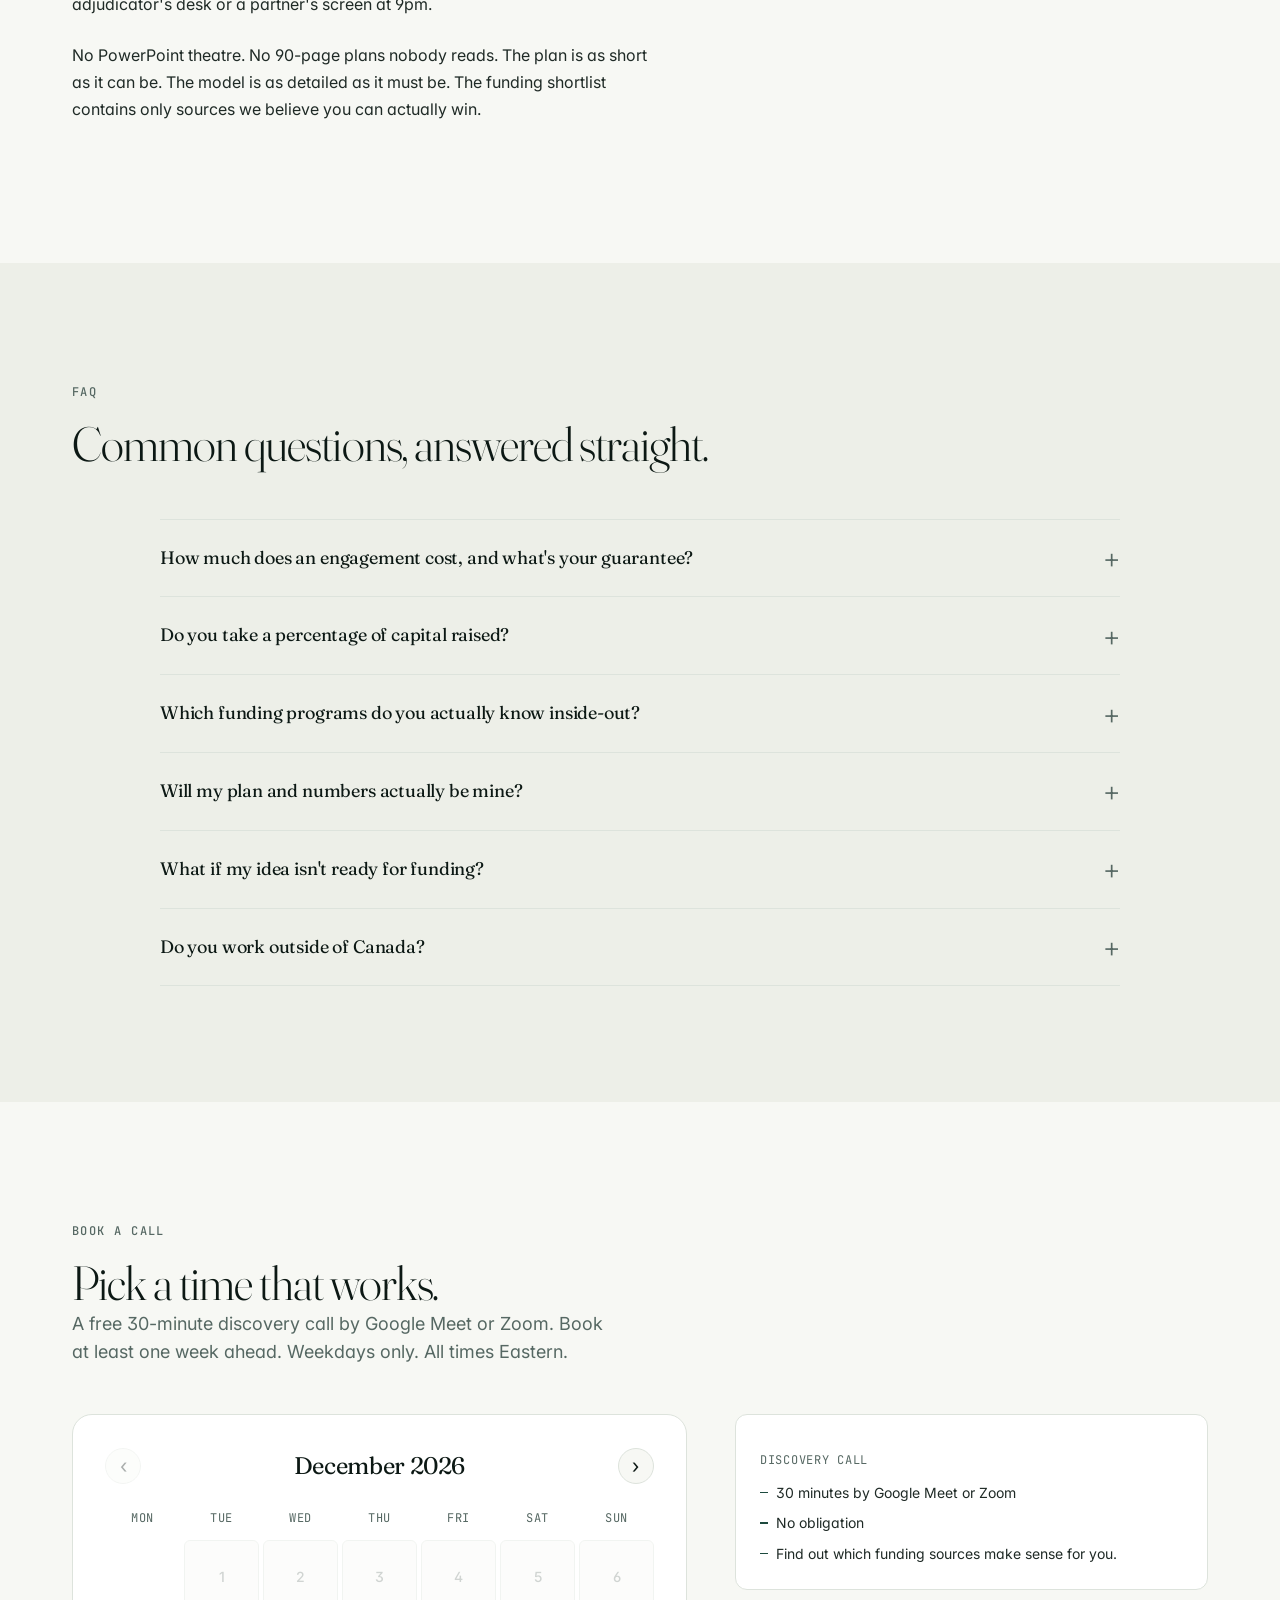
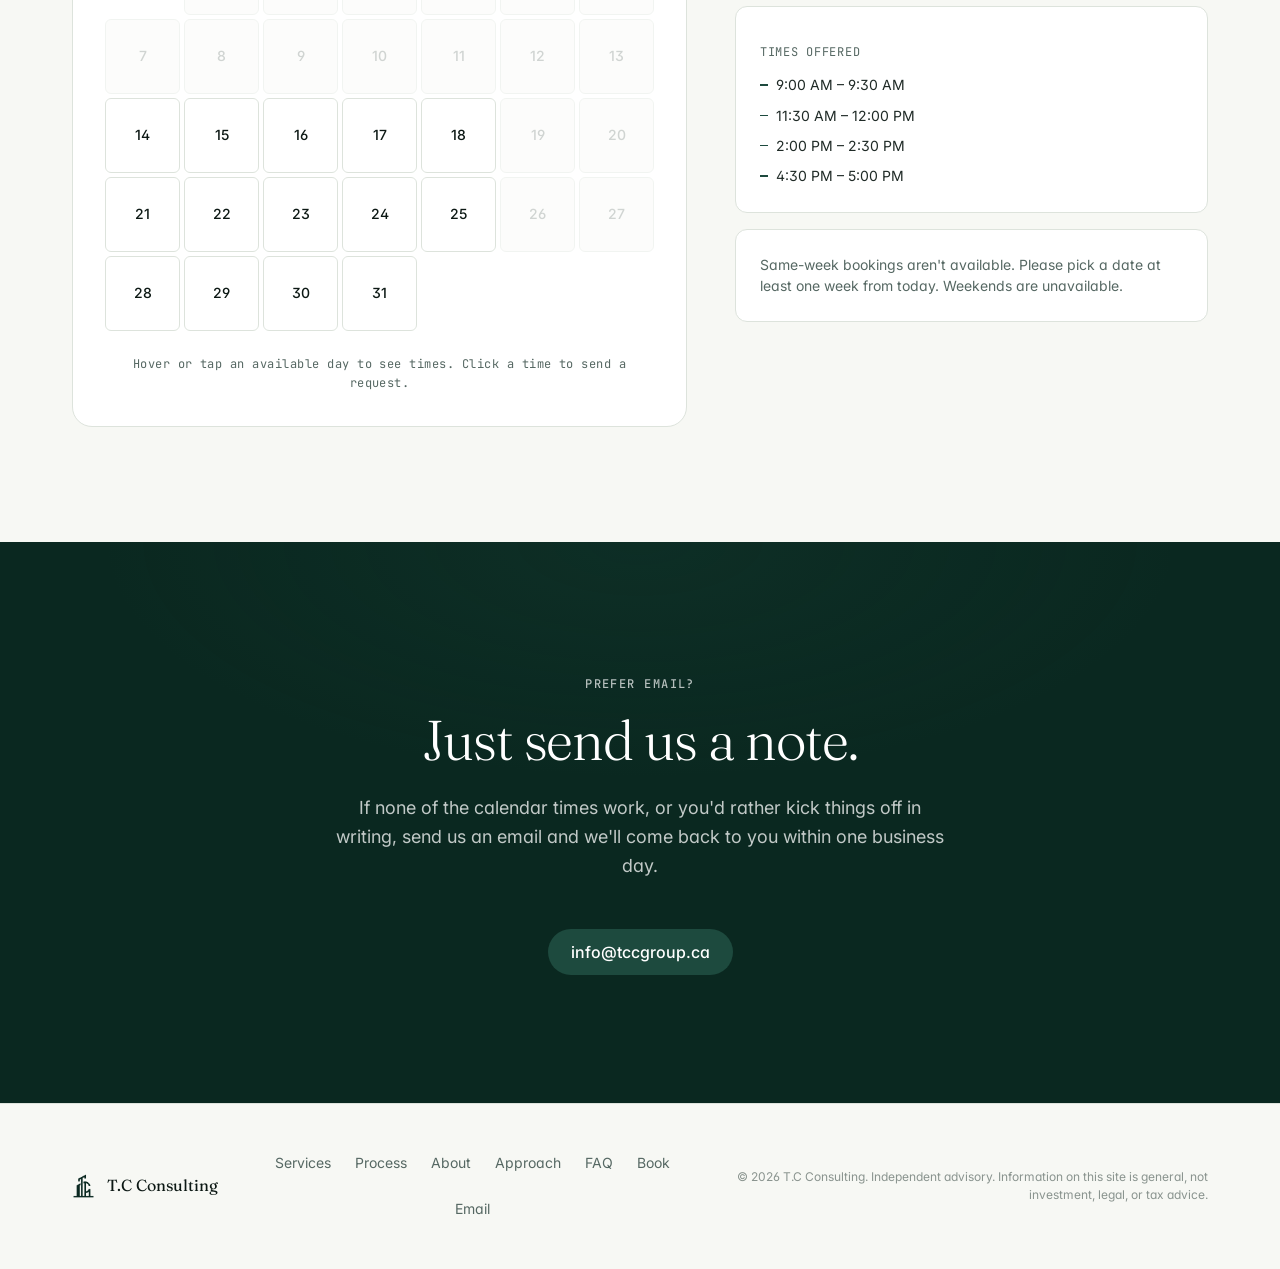
==== commit f5677715: "Update index.html" ====
--- a/index.html
+++ b/index.html
@@ -372,11 +372,11 @@
 
           <aside class="booker__side">
             <div class="booker__panel">
-              <p class="mono-label">What you get</p>
+              <p class="mono-label">Discovery call</p>
               <ul class="booker__list">
                 <li>30 minutes by Google Meet or Zoom</li>
-                <li>No obligation, no pitch</li>
-                <li>Bring your numbers, or bring nothing</li>
+                <li>No obligation</li>
+                <li>Find out which funding sources make sense for you.</li>
               </ul>
             </div>
             <div class="booker__panel">
@@ -400,12 +400,11 @@
     <section class="cta" id="contact">
       <div class="container cta__inner">
         <p class="eyebrow eyebrow--on-dark">Prefer email?</p>
-        <h2 class="cta__title">Or just send us a note.</h2>
+        <h2 class="cta__title">Just send us a note.</h2>
         <p class="cta__lede">If none of the calendar times work, or you'd rather kick things off in writing, send us an email and we'll come back to you within one business day.</p>
         <div class="cta__actions">
           <a class="btn btn--accent btn--lg" href="mailto:info@tccgroup.ca?subject=Discovery%20call">info@tccgroup.ca</a>
         </div>
-        <p class="cta__note">Bring your most recent financials if you have them; bring nothing if you don't.</p>
       </div>
     </section>
 
@@ -427,11 +426,66 @@
         <a href="mailto:info@tccgroup.ca">Email</a>
       </nav>
       <p class="footer__legal">
-        © <span data-year>2026</span> T.C Consulting. Independent advisory. Not a registered dealer or portfolio manager. Information on this site is general, not investment, legal, or tax advice.
+        © <span data-year>2026</span> T.C Consulting. Independent advisory. Information on this site is general, not investment, legal, or tax advice.
       </p>
     </div>
   </footer>
 
+  <!-- Booking modal (hidden by default; opened from calendar slot click) -->
+  <div class="bookmodal" id="bookmodal" hidden role="dialog" aria-modal="true" aria-labelledby="bookmodal__title">
+    <div class="bookmodal__backdrop" data-bm-close></div>
+    <div class="bookmodal__card" role="document">
+      <button type="button" class="bookmodal__close" data-bm-close aria-label="Close booking form">&times;</button>
+
+      <header class="bookmodal__head">
+        <p class="mono-label">Book a call</p>
+        <h2 class="bookmodal__title" id="bookmodal__title" data-bm-when>—</h2>
+        <p class="bookmodal__sub">Free 30-minute discovery call by Google Meet or Zoom.</p>
+      </header>
+
+      <form class="bookmodal__form" data-bm-form novalidate>
+        <div class="bookmodal__row">
+          <label>
+            <span class="bookmodal__label">Your name</span>
+            <input name="name" type="text" required autocomplete="name" maxlength="120" />
+          </label>
+          <label>
+            <span class="bookmodal__label">Business name</span>
+            <input name="business" type="text" required autocomplete="organization" maxlength="160" />
+          </label>
+        </div>
+        <div class="bookmodal__row">
+          <label>
+            <span class="bookmodal__label">Email</span>
+            <input name="email" type="email" required autocomplete="email" maxlength="254" />
+          </label>
+          <label>
+            <span class="bookmodal__label">Phone</span>
+            <input name="phone" type="tel" required autocomplete="tel" maxlength="40" />
+          </label>
+        </div>
+        <label>
+          <span class="bookmodal__label">What would you like to discuss?</span>
+          <textarea name="description" required rows="4" maxlength="2000" placeholder="A few lines about your business and what you'd like to talk about."></textarea>
+        </label>
+
+        <p class="bookmodal__error" data-bm-error hidden></p>
+
+        <div class="bookmodal__actions">
+          <button type="button" class="btn btn--ghost" data-bm-close>Cancel</button>
+          <button type="submit" class="btn btn--primary" data-bm-submit>Confirm booking</button>
+        </div>
+      </form>
+
+      <div class="bookmodal__success" data-bm-success hidden>
+        <p class="bookmodal__check" aria-hidden="true">&check;</p>
+        <h3 class="bookmodal__title">Booking confirmed</h3>
+        <p class="bookmodal__sub">A confirmation has been emailed to you. Ricardo will follow up shortly with a meeting link.</p>
+        <button type="button" class="btn btn--primary" data-bm-close>Close</button>
+      </div>
+    </div>
+  </div>
+
   <script src="script.js" defer></script>
 </body>
 </html>
--- a/styles.css
+++ b/styles.css
@@ -1204,6 +1204,177 @@
   line-height: 1.55;
 }
 
+/* Taken slot styling inside the popover */
+.booker__slot--taken {
+  opacity: 0.45;
+  cursor: not-allowed;
+  text-decoration: line-through;
+  text-decoration-color: var(--ink-subtle);
+}
+.booker__slot--taken:hover,
+.booker__slot--taken:focus-visible {
+  background: transparent;
+  color: var(--ink);
+  outline: none;
+}
+
+/* ────────────────────────────────────────────────────────────────────────
+   BOOKING MODAL
+   ──────────────────────────────────────────────────────────────────────── */
+
+.bookmodal {
+  position: fixed;
+  inset: 0;
+  z-index: 200;
+  display: flex;
+  align-items: center;
+  justify-content: center;
+  padding: var(--s-24);
+}
+.bookmodal[hidden] { display: none; }
+
+.bookmodal__backdrop {
+  position: absolute;
+  inset: 0;
+  background: rgba(10, 24, 20, 0.55);
+  backdrop-filter: blur(4px);
+  -webkit-backdrop-filter: blur(4px);
+}
+
+.bookmodal__card {
+  position: relative;
+  background: var(--canvas-elev);
+  border-radius: var(--r-lg);
+  width: 100%;
+  max-width: 560px;
+  max-height: 90vh;
+  overflow-y: auto;
+  padding: var(--s-32);
+  box-shadow: 0 24px 60px -16px rgba(0,0,0,0.4);
+}
+
+.bookmodal__close {
+  position: absolute;
+  top: var(--s-12);
+  right: var(--s-12);
+  width: 32px; height: 32px;
+  display: inline-flex; align-items: center; justify-content: center;
+  border: 0;
+  border-radius: var(--r-pill);
+  background: transparent;
+  color: var(--ink-muted);
+  font-size: 22px;
+  line-height: 1;
+  cursor: pointer;
+  transition: background .15s var(--ease), color .15s var(--ease);
+}
+.bookmodal__close:hover {
+  background: var(--canvas-soft);
+  color: var(--ink);
+}
+
+.bookmodal__head { margin-bottom: var(--s-24); }
+.bookmodal__head .mono-label {
+  display: block;
+  margin-bottom: var(--s-8);
+}
+.bookmodal__title {
+  font-family: var(--font-display);
+  font-weight: 400;
+  font-size: var(--t-24);
+  line-height: 1.2;
+  letter-spacing: -0.015em;
+  margin: 0 0 var(--s-8);
+  color: var(--ink);
+}
+.bookmodal__sub {
+  margin: 0;
+  font-size: var(--t-14);
+  line-height: 1.55;
+  color: var(--ink-muted);
+}
+
+.bookmodal__form {
+  display: flex; flex-direction: column;
+  gap: var(--s-16);
+}
+.bookmodal__form[hidden] { display: none; }
+
+.bookmodal__row {
+  display: grid;
+  grid-template-columns: 1fr 1fr;
+  gap: var(--s-12);
+}
+@media (max-width: 500px) {
+  .bookmodal__row { grid-template-columns: 1fr; }
+}
+
+.bookmodal__form label {
+  display: flex; flex-direction: column;
+  gap: 6px;
+}
+.bookmodal__label {
+  font-family: var(--font-mono);
+  font-size: var(--t-12);
+  letter-spacing: 0.06em;
+  text-transform: uppercase;
+  color: var(--ink-muted);
+}
+.bookmodal__form input,
+.bookmodal__form textarea {
+  width: 100%;
+  padding: 10px 12px;
+  background: var(--canvas);
+  border: 1px solid var(--hairline);
+  border-radius: var(--r-sm);
+  font-family: var(--font-sans);
+  font-size: var(--t-14);
+  color: var(--ink);
+  transition: border-color .15s var(--ease);
+}
+.bookmodal__form input:focus,
+.bookmodal__form textarea:focus {
+  outline: none;
+  border-color: var(--accent);
+}
+.bookmodal__form textarea {
+  min-height: 90px;
+  resize: vertical;
+}
+
+.bookmodal__error {
+  margin: 0;
+  padding: var(--s-12);
+  background: rgba(176, 32, 32, 0.06);
+  border: 1px solid rgba(176, 32, 32, 0.22);
+  border-radius: var(--r-sm);
+  font-size: var(--t-14);
+  color: #8c2828;
+}
+.bookmodal__error[hidden] { display: none; }
+
+.bookmodal__actions {
+  display: flex;
+  gap: var(--s-12);
+  justify-content: flex-end;
+  margin-top: var(--s-4);
+}
+
+.bookmodal__success {
+  text-align: center;
+  padding: var(--s-16) 0;
+}
+.bookmodal__success[hidden] { display: none; }
+.bookmodal__check {
+  font-family: var(--font-sans);
+  font-size: 56px;
+  font-weight: 400;
+  color: var(--accent);
+  margin: 0 0 var(--s-12);
+  line-height: 1;
+}
+.bookmodal__success .btn { margin-top: var(--s-16); }
+
 /* ────────────────────────────────────────────────────────────────────────
    FINAL CTA — dark band
    ──────────────────────────────────────────────────────────────────────── */
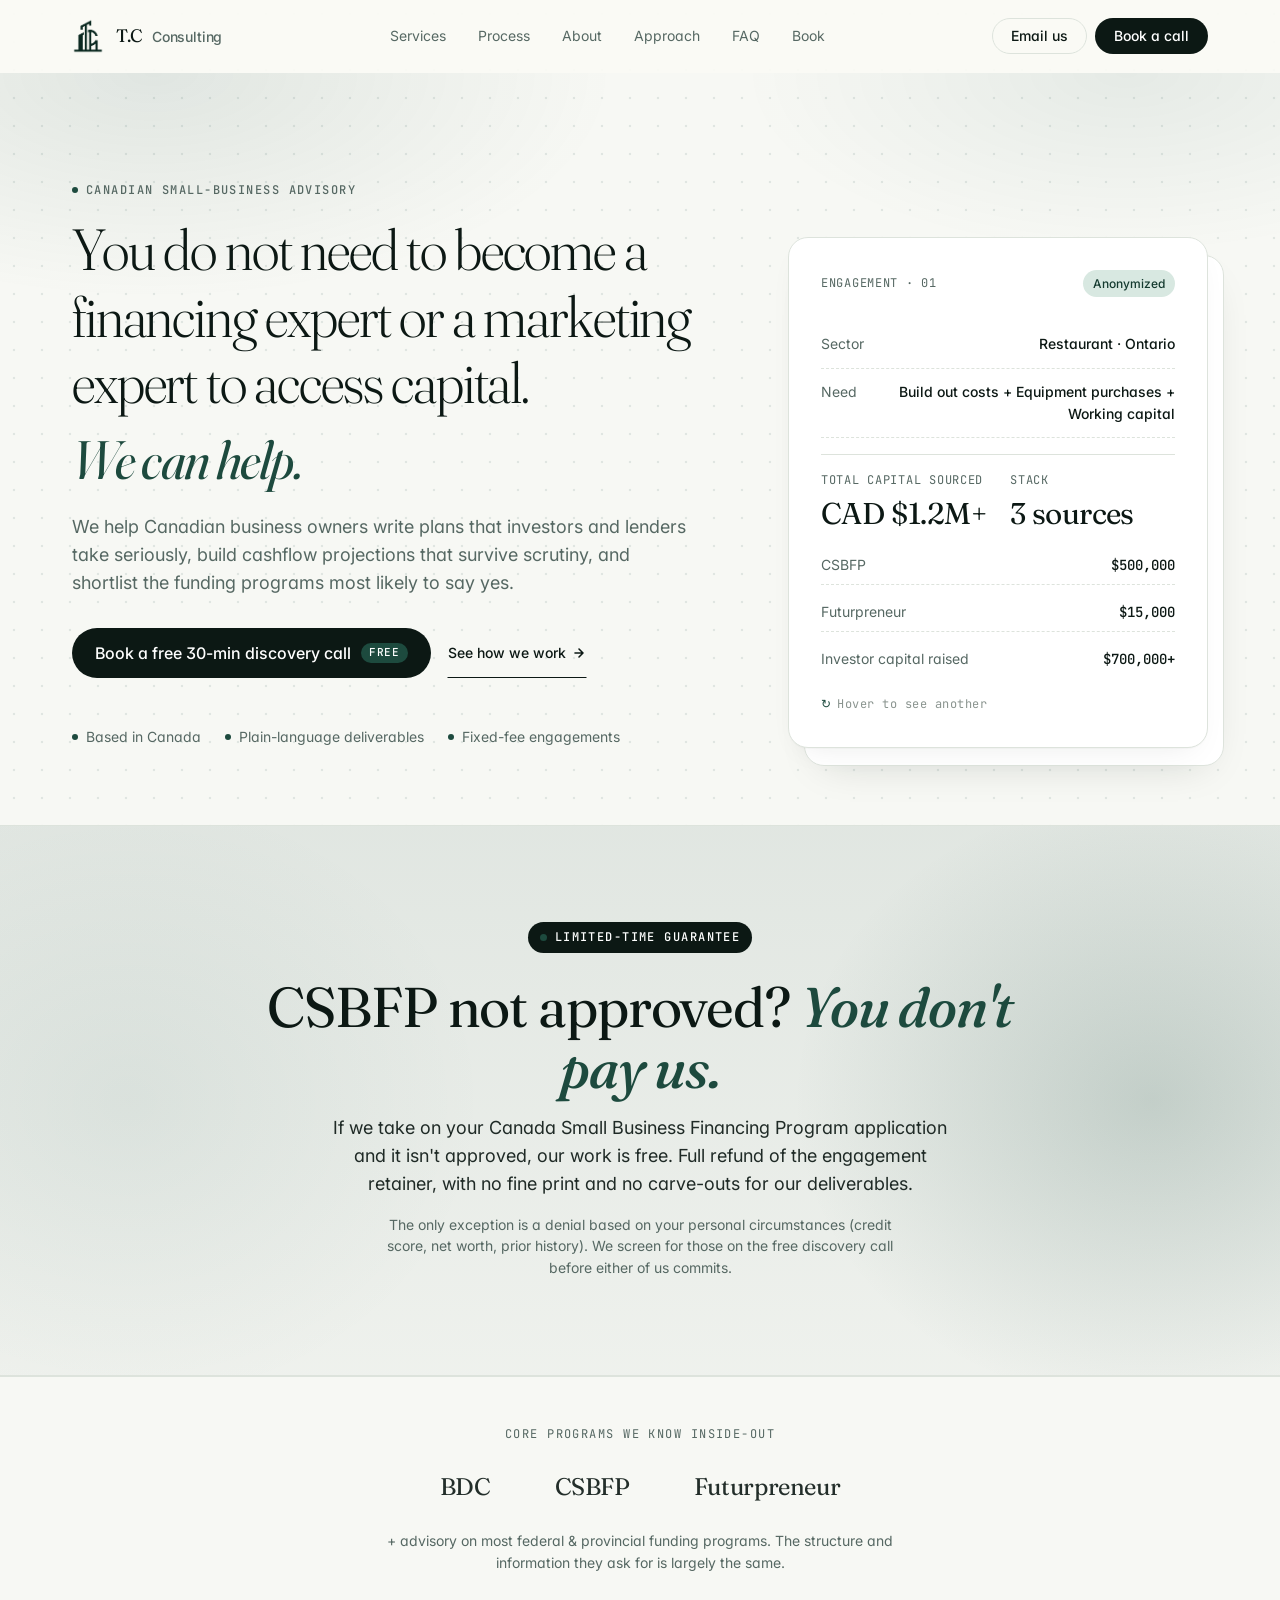
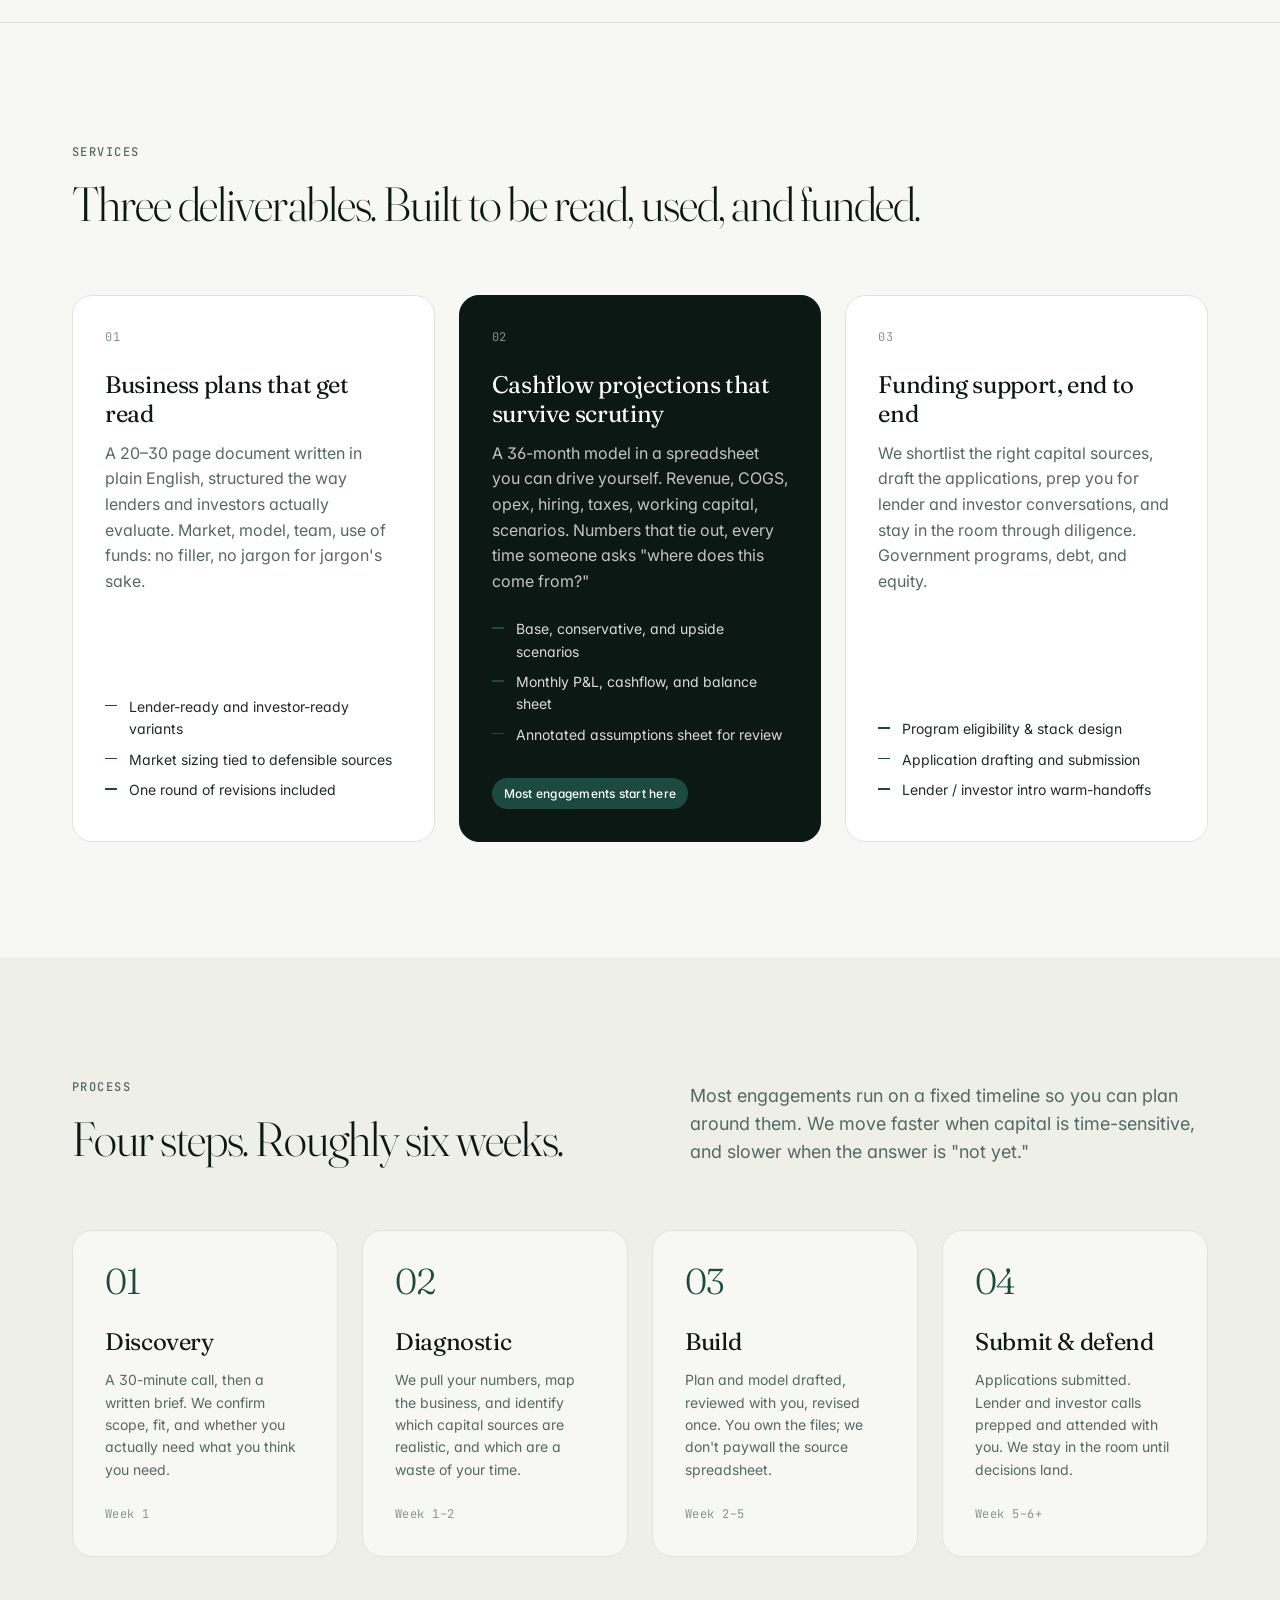
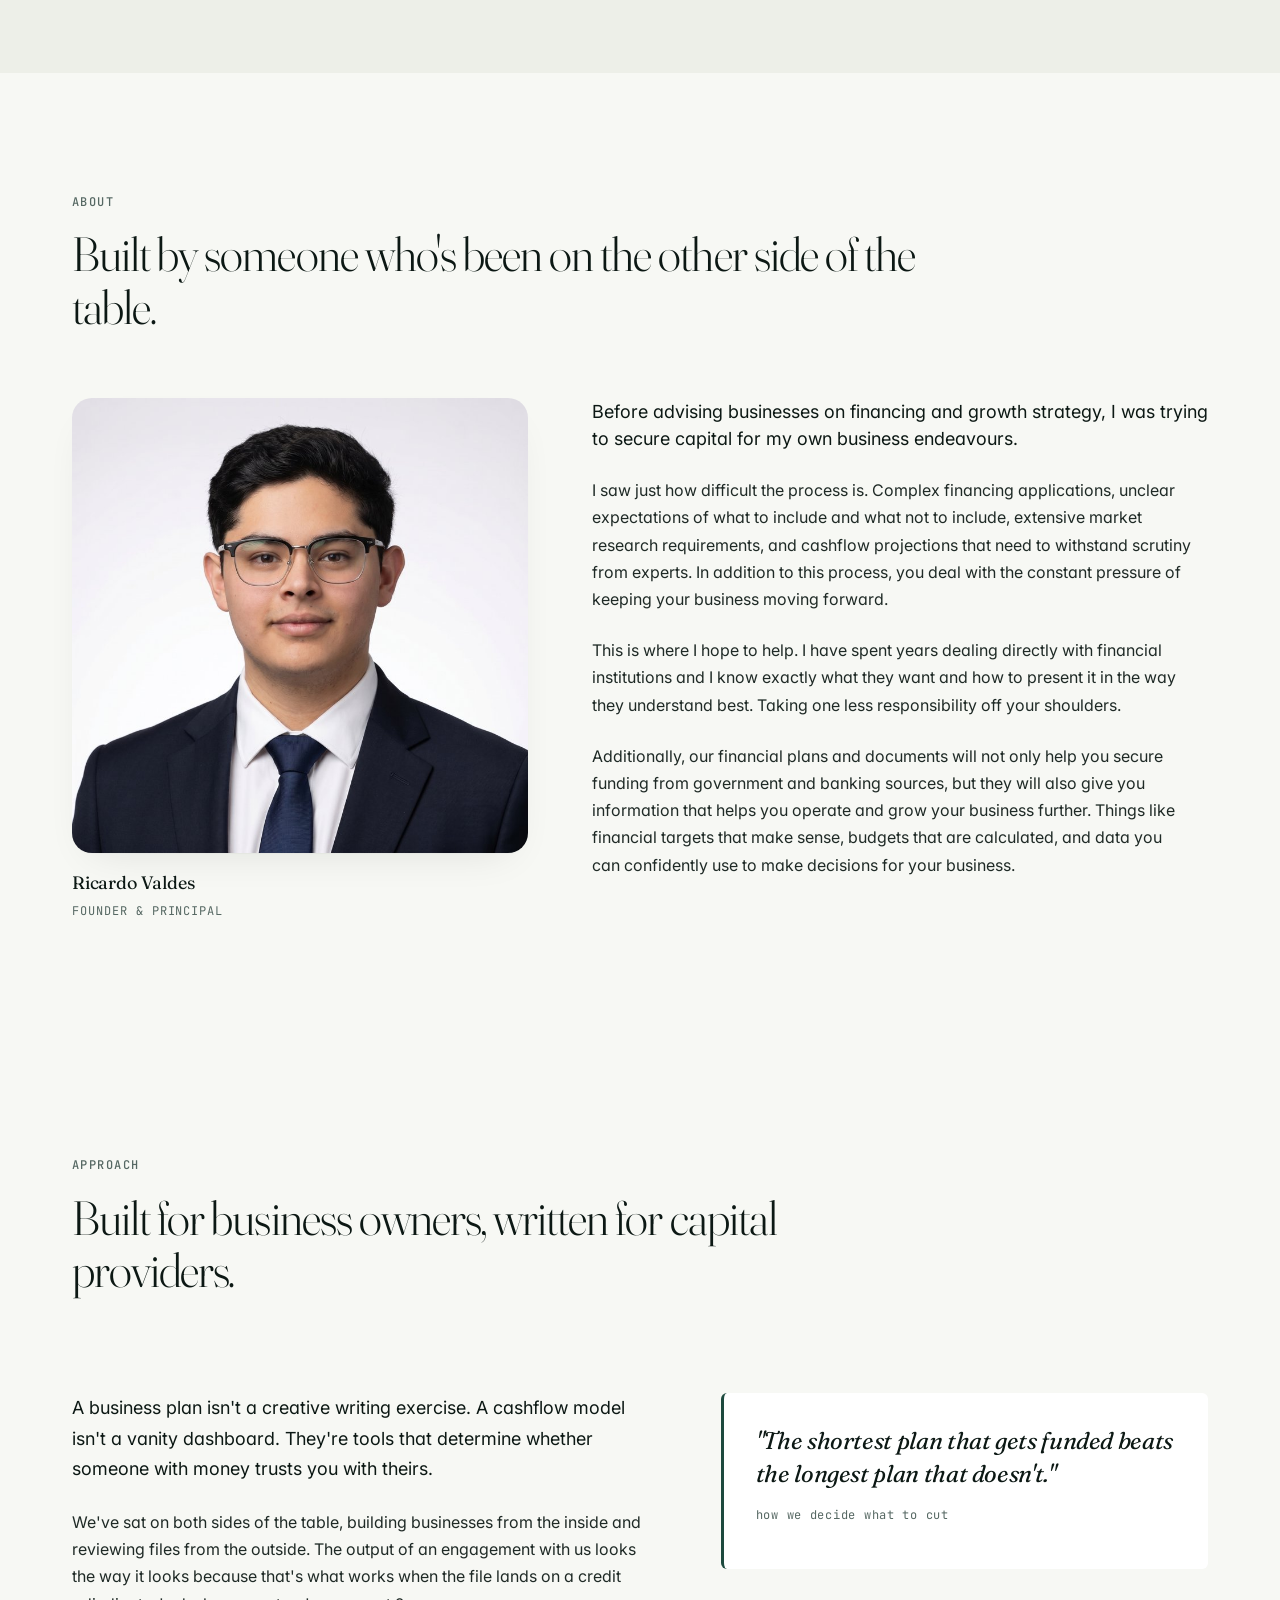
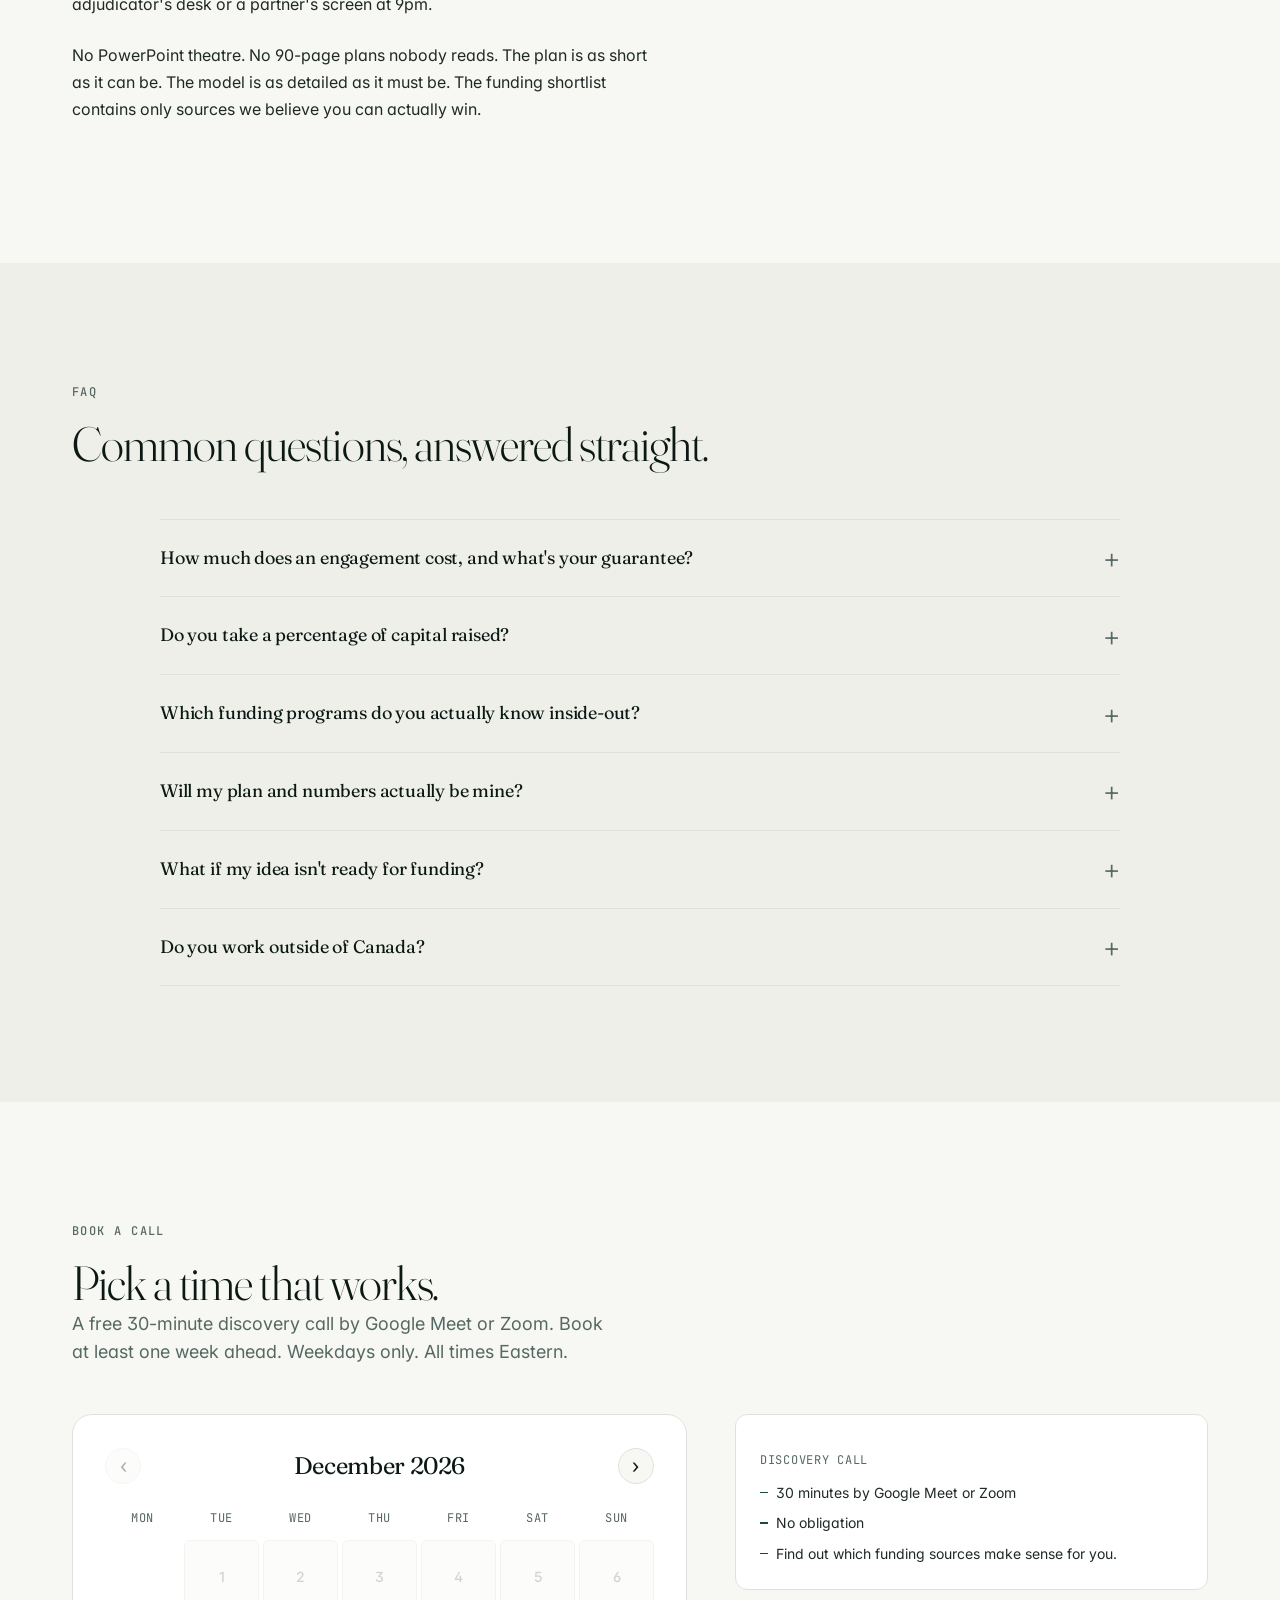
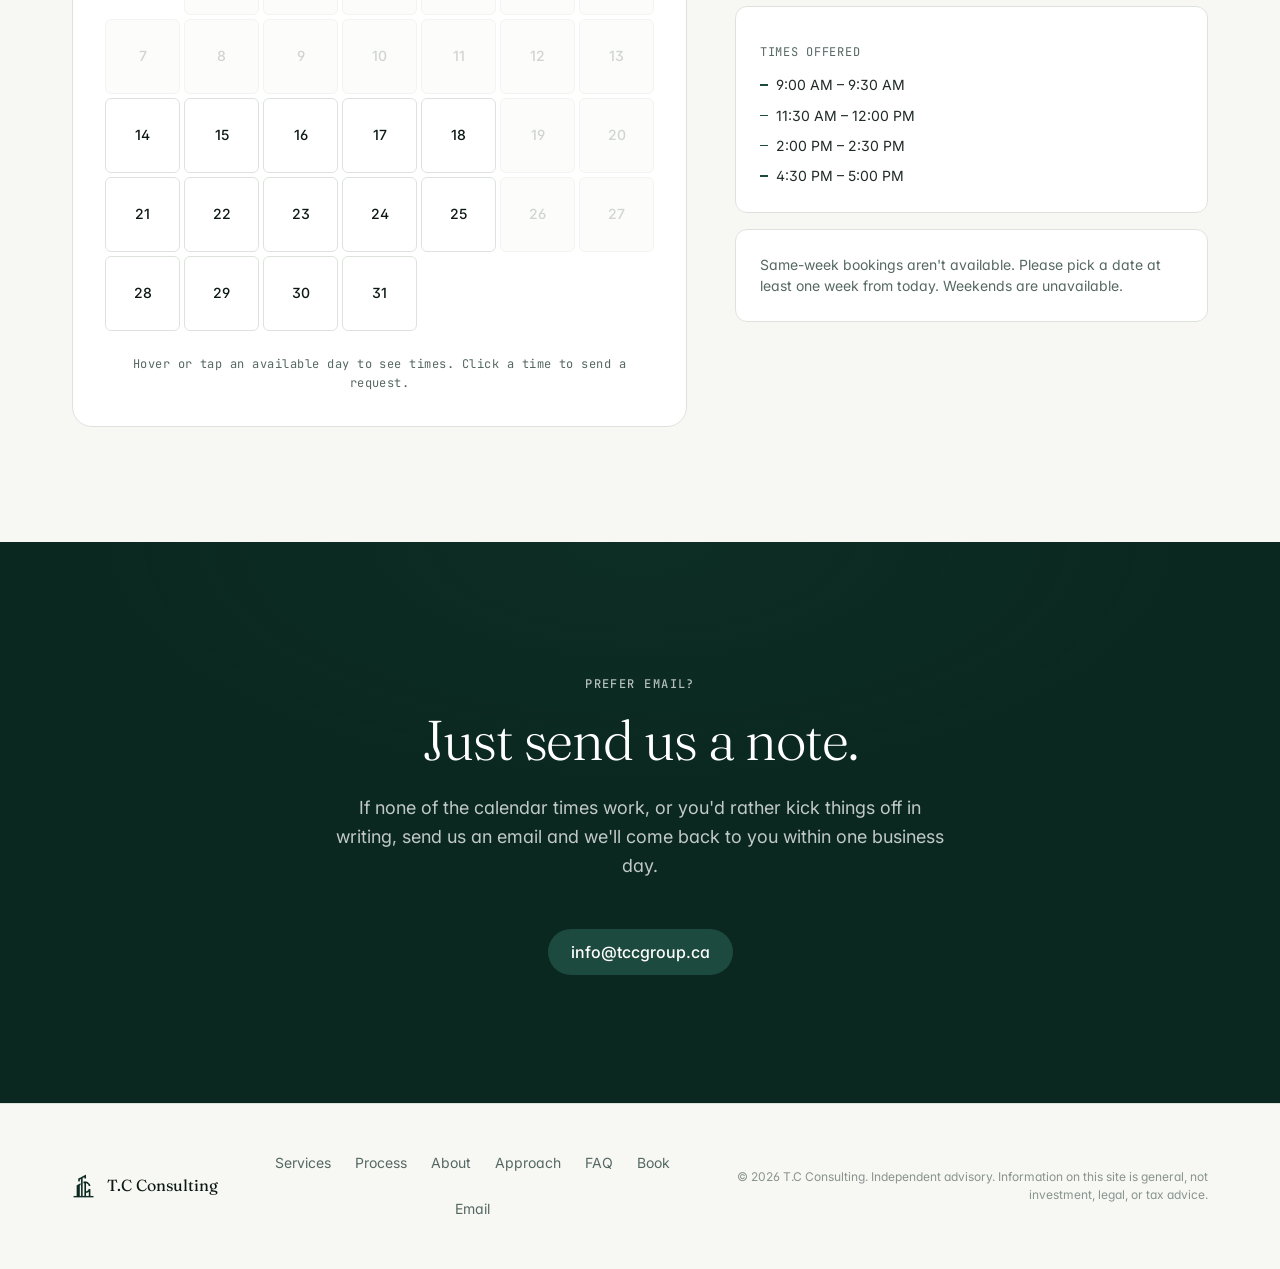
==== commit e41102f4: "Add subtle ambient dots animation behind content" ====
--- a/index.html
+++ b/index.html
@@ -17,6 +17,9 @@
   <link rel="stylesheet" href="styles.css" />
 </head>
 <body>
+
+  <!-- Ambient dots pattern: subtle looping drift behind all content -->
+  <div class="dots-bg" aria-hidden="true"></div>
 
   <a class="skip" href="#main">Skip to content</a>
 
--- a/styles.css
+++ b/styles.css
@@ -74,10 +74,14 @@
    ──────────────────────────────────────────────────────────────────────── */
 
 *, *::before, *::after { box-sizing: border-box; }
-html { -webkit-text-size-adjust: 100%; scroll-behavior: smooth; }
+html {
+  -webkit-text-size-adjust: 100%;
+  scroll-behavior: smooth;
+  background: var(--canvas);
+}
 body {
   margin: 0;
-  background: var(--canvas);
+  background: transparent; /* let html canvas + .dots-bg show through */
   color: var(--ink);
   font-family: var(--font-sans);
   font-size: var(--t-16);
@@ -86,6 +90,29 @@
   -webkit-font-smoothing: antialiased;
   -moz-osx-font-smoothing: grayscale;
   text-rendering: optimizeLegibility;
+}
+
+/* Ambient dots layer — sits behind all content via z-index: -1, drifts very
+   slowly so the page feels alive without being distracting. Disabled for
+   prefers-reduced-motion. */
+.dots-bg {
+  position: fixed;
+  inset: 0;
+  z-index: -1;
+  pointer-events: none;
+  background-image:
+    radial-gradient(circle, rgba(29, 74, 62, 0.10) 1.4px, transparent 1.6px);
+  background-size: 28px 28px;
+  background-position: 0 0;
+  animation: dots-drift 90s linear infinite;
+  will-change: background-position;
+}
+@keyframes dots-drift {
+  from { background-position: 0 0; }
+  to   { background-position: 56px 28px; }
+}
+@media (prefers-reduced-motion: reduce) {
+  .dots-bg { animation: none; }
 }
 img, svg { display: block; max-width: 100%; }
 a { color: inherit; text-decoration: none; }
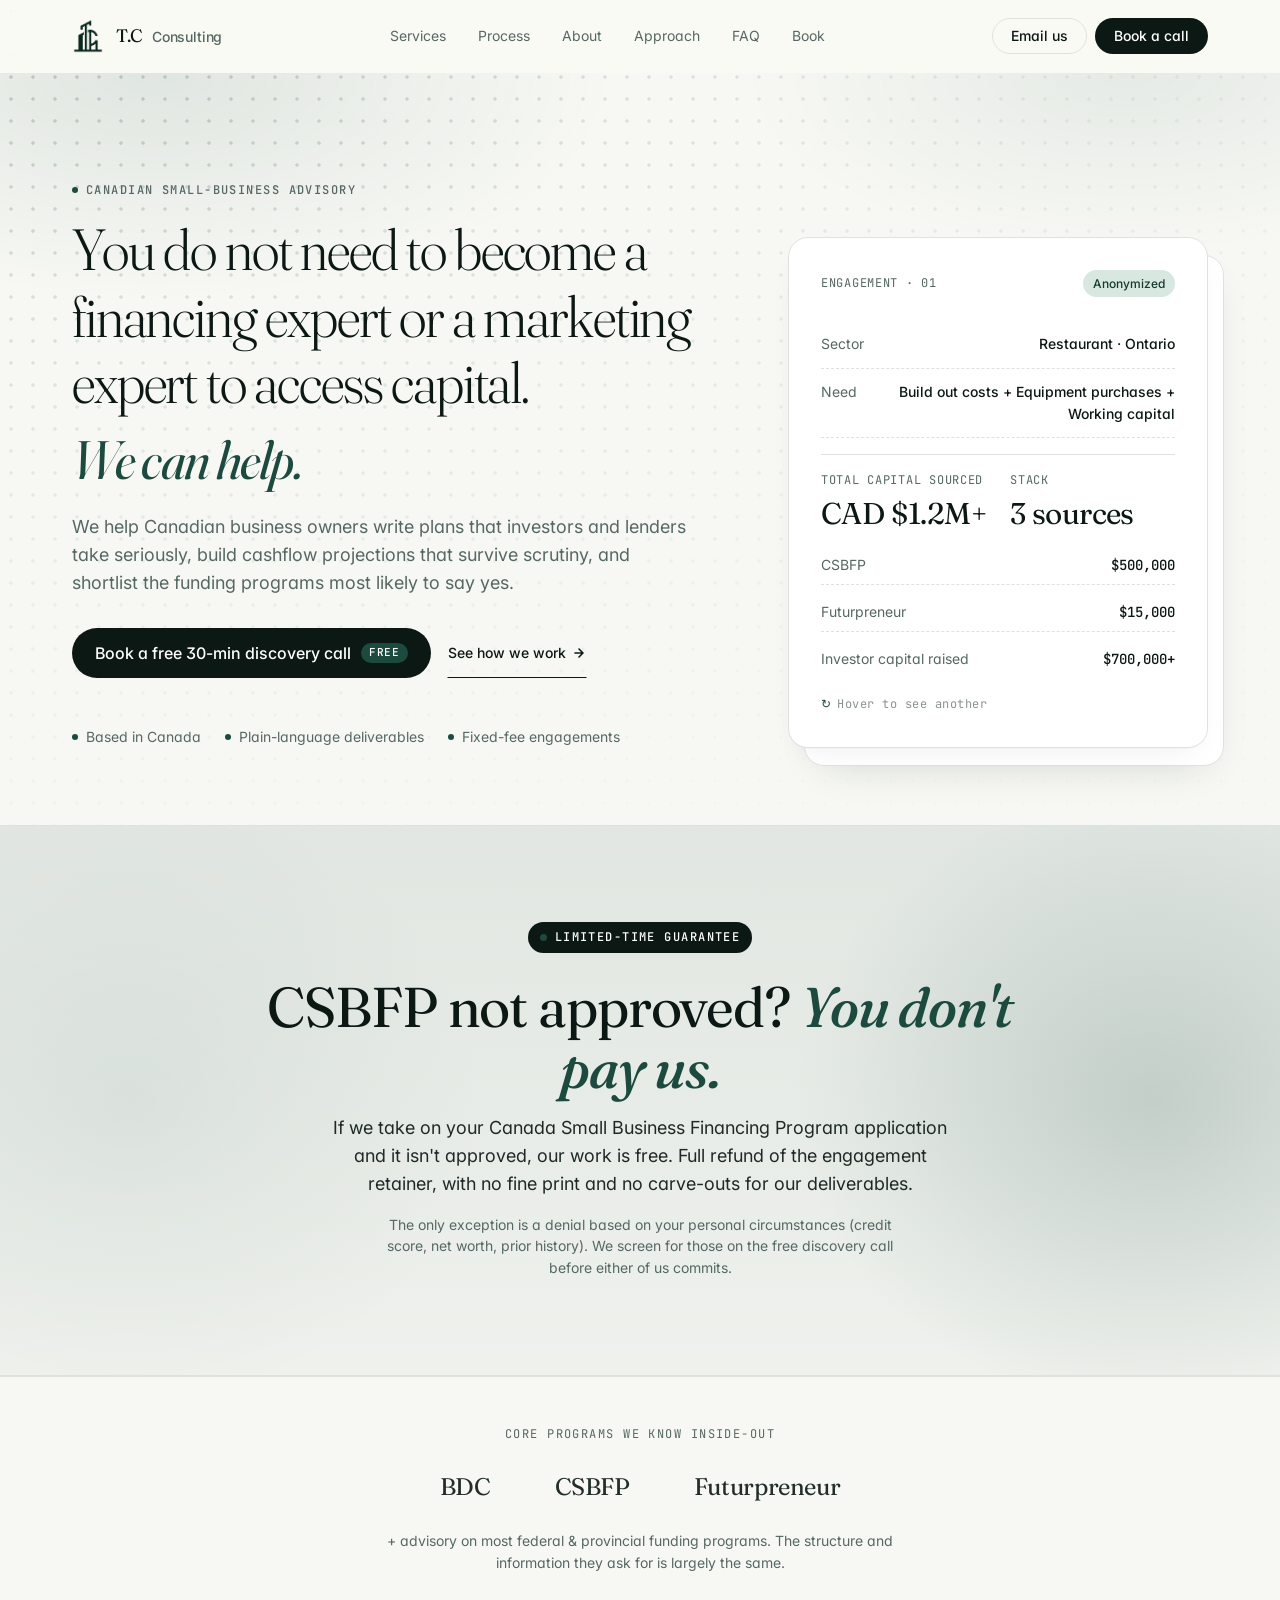
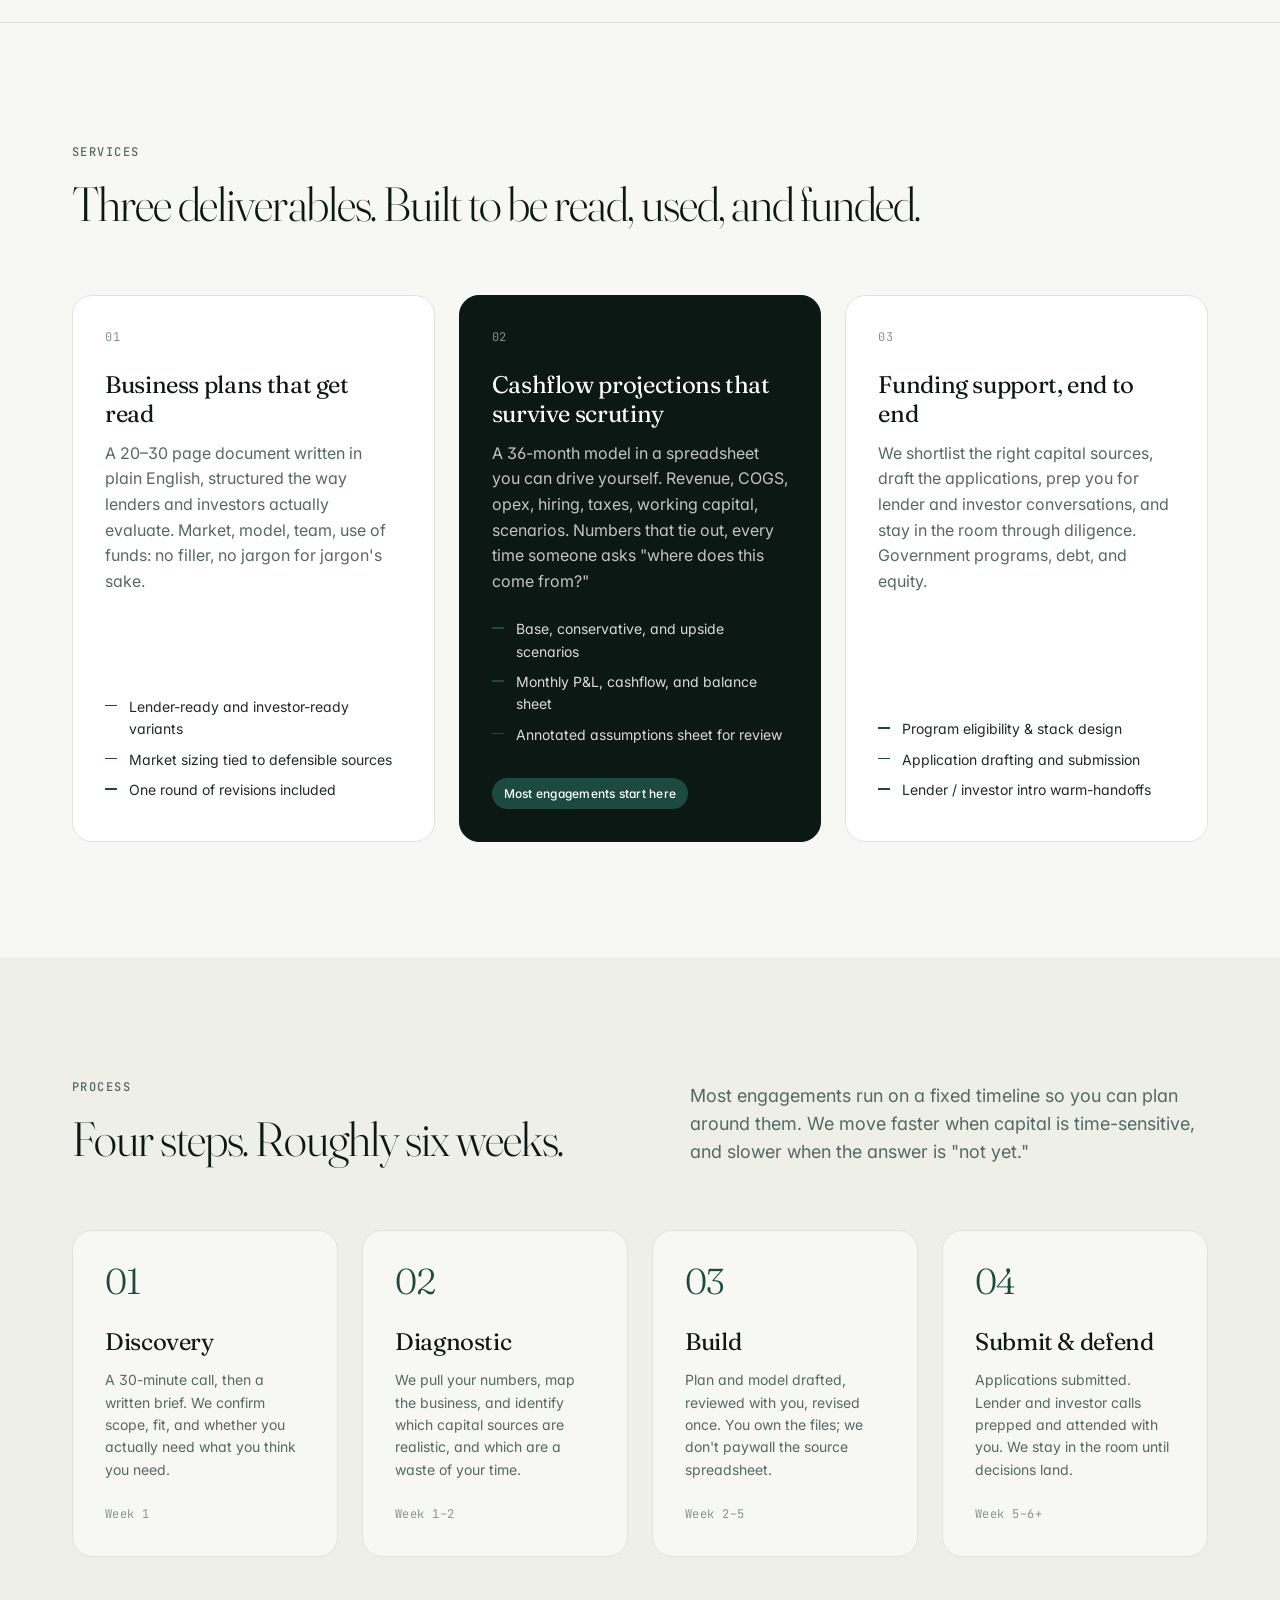
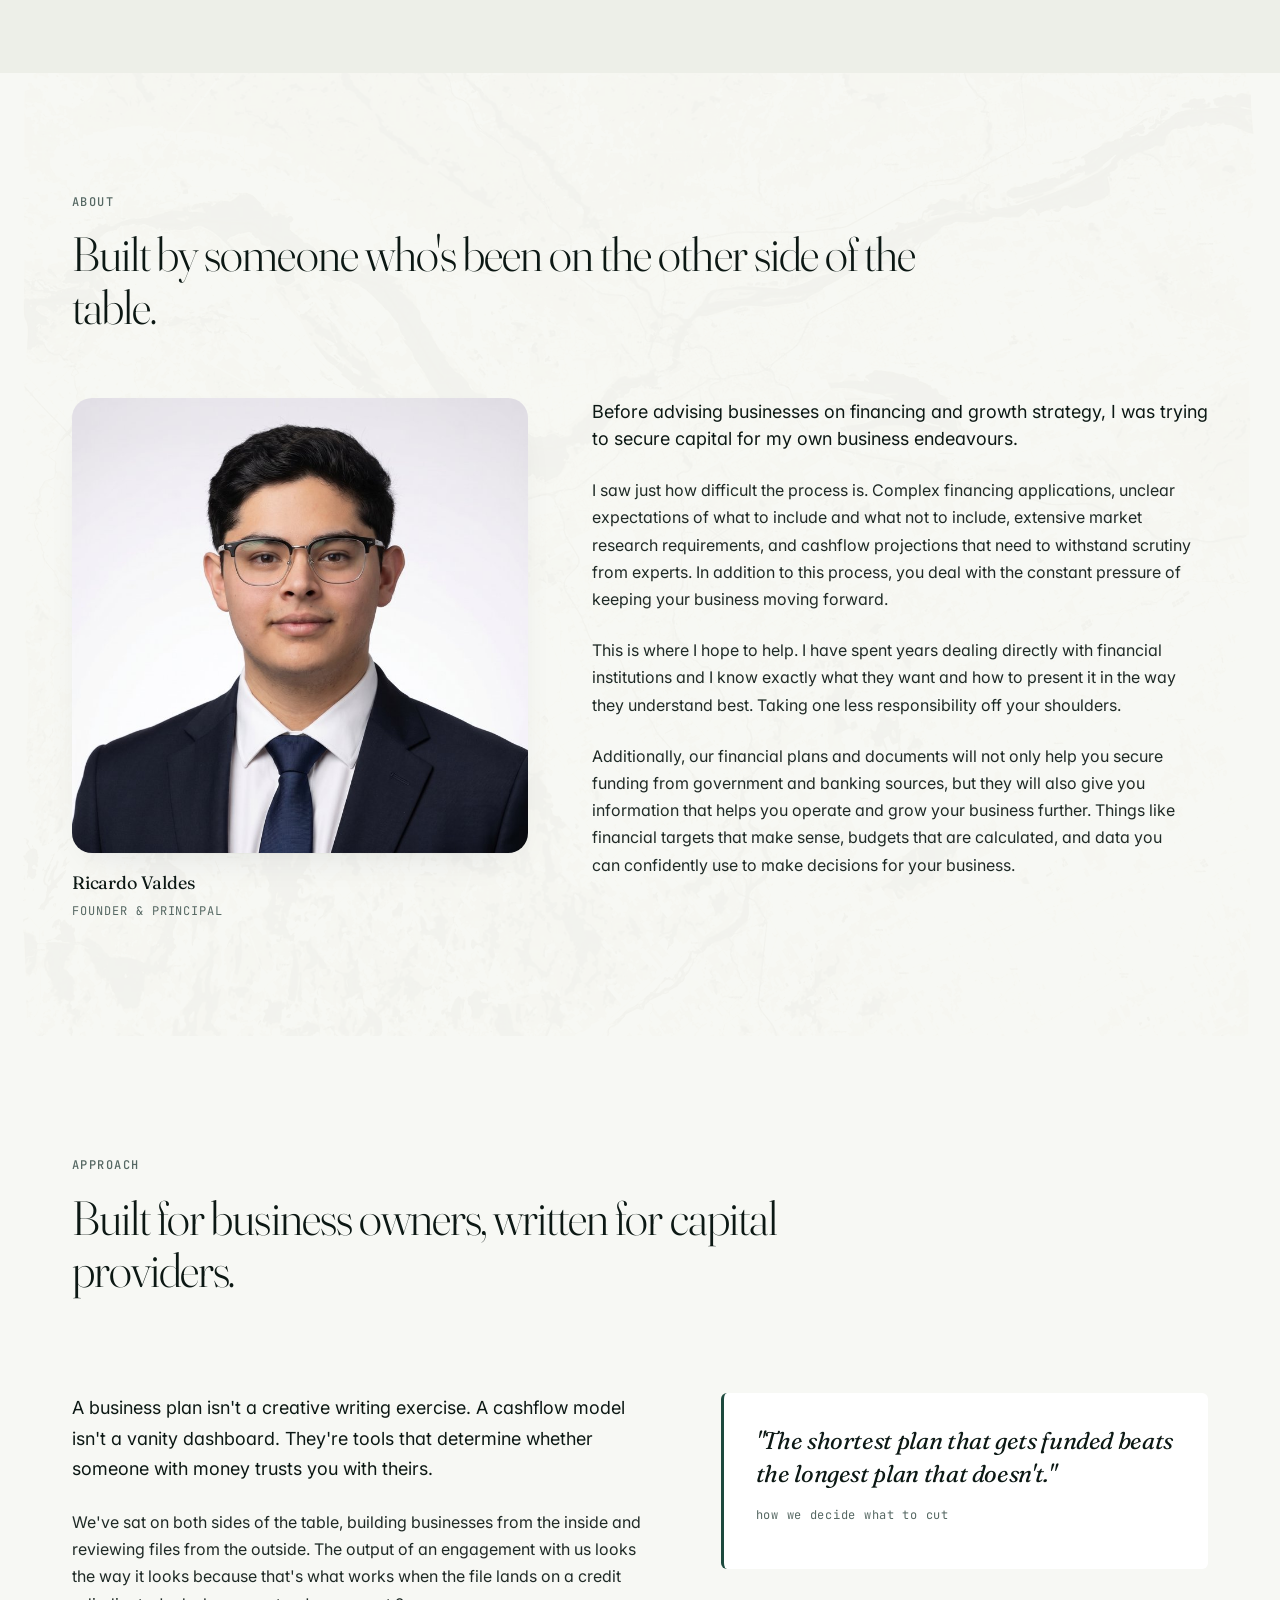
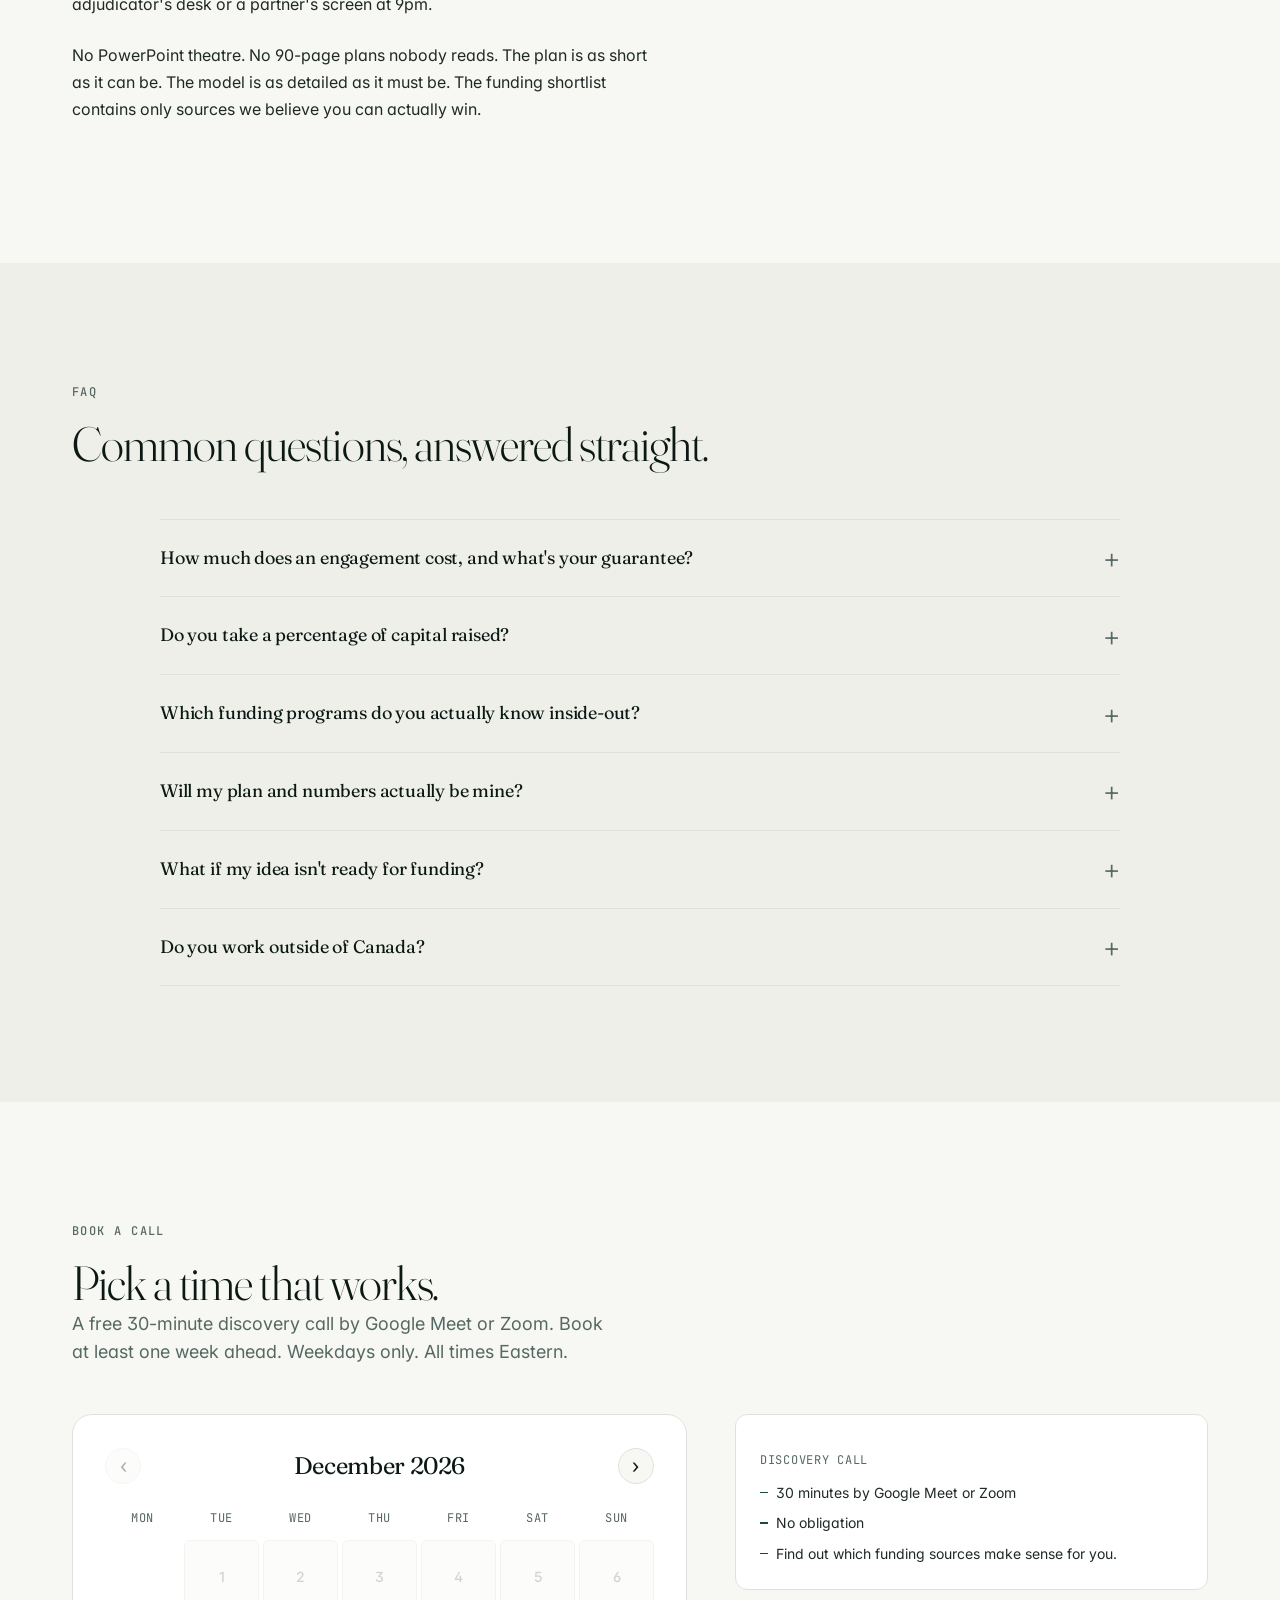
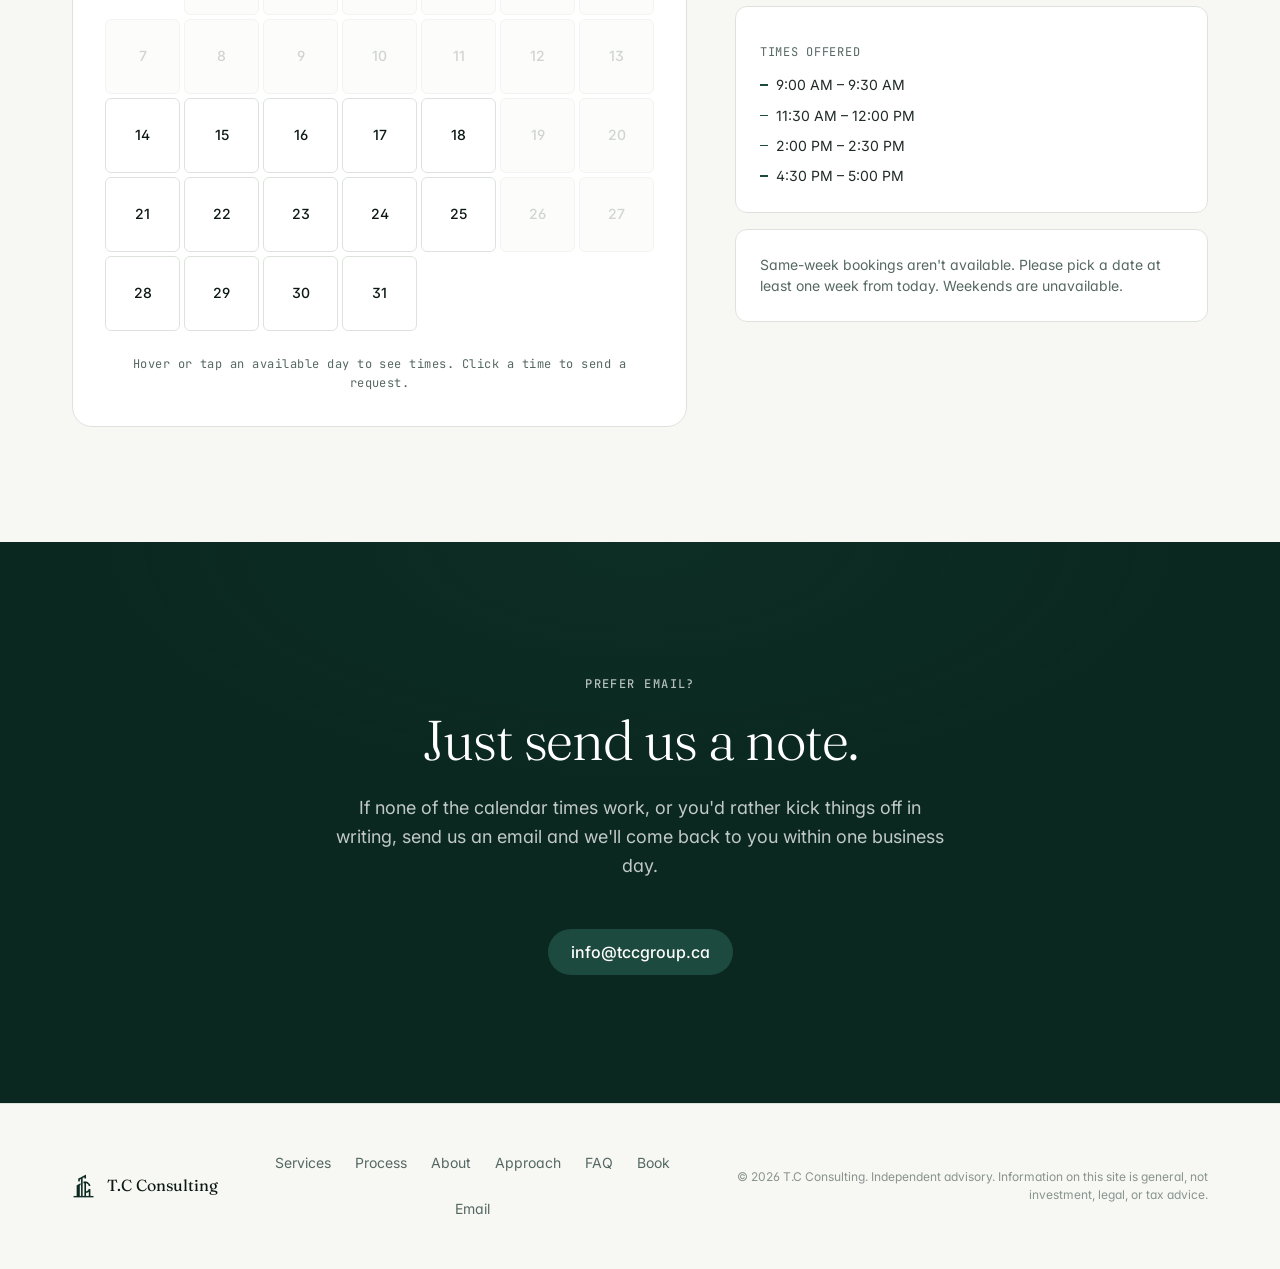
==== commit 1129691b: "Engagement cards: 3D mouse-tilt on desktop, + separators on Engagement 2, Ottawa map low-opacity bac" ====
--- a/index.html
+++ b/index.html
@@ -126,7 +126,7 @@
             </div>
             <div class="card__row">
               <span class="card__k">Need</span>
-              <span class="card__v">Build-out, equipment, and operating runway</span>
+              <span class="card__v">Build-out + Equipment + Operating runway</span>
             </div>
             <hr class="card__rule" />
             <div class="card__row card__row--metric">
--- a/styles.css
+++ b/styles.css
@@ -93,23 +93,35 @@
 }
 
 /* Ambient dots layer — sits behind all content via z-index: -1, drifts very
-   slowly so the page feels alive without being distracting. Disabled for
-   prefers-reduced-motion. */
+   slowly so the page feels alive without being distracting. The mask fades
+   the pattern from densest at top-left to sparsest at the right edge, so
+   the page feels weighted from the headline side and breathes on the right.
+   Disabled for prefers-reduced-motion. */
 .dots-bg {
   position: fixed;
   inset: 0;
   z-index: -1;
   pointer-events: none;
   background-image:
-    radial-gradient(circle, rgba(29, 74, 62, 0.10) 1.4px, transparent 1.6px);
-  background-size: 28px 28px;
+    radial-gradient(circle, rgba(29, 74, 62, 0.22) 1.5px, transparent 1.8px);
+  background-size: 22px 22px;
   background-position: 0 0;
+  -webkit-mask-image: radial-gradient(ellipse 130% 95% at top left,
+    rgba(0,0,0,1) 4%,
+    rgba(0,0,0,0.78) 25%,
+    rgba(0,0,0,0.38) 55%,
+    rgba(0,0,0,0.08) 100%);
+          mask-image: radial-gradient(ellipse 130% 95% at top left,
+    rgba(0,0,0,1) 4%,
+    rgba(0,0,0,0.78) 25%,
+    rgba(0,0,0,0.38) 55%,
+    rgba(0,0,0,0.08) 100%);
   animation: dots-drift 90s linear infinite;
   will-change: background-position;
 }
 @keyframes dots-drift {
   from { background-position: 0 0; }
-  to   { background-position: 56px 28px; }
+  to   { background-position: 44px 22px; }
 }
 @media (prefers-reduced-motion: reduce) {
   .dots-bg { animation: none; }
@@ -407,12 +419,16 @@
   display: inline-block;
 }
 
-/* Hero card stack — two engagement snapshots, hover/focus to swap */
+/* Hero card stack — two engagement snapshots, hover/focus to swap.
+   On desktop, JS adds a mouse-tracked 3D tilt; CSS variables coordinate:
+   --tx/--ty drive the swap offset, --rx/--ry drive the live tilt rotation,
+   --mx/--my position the glare highlight. */
 .hero__stack {
   position: relative;
   isolation: isolate;
   display: grid;
   grid-template-columns: 1fr;
+  perspective: 1200px;
 }
 .hero__card {
   background: var(--canvas-elev);
@@ -420,37 +436,91 @@
   border-radius: var(--r-lg);
   padding: var(--s-32);
   box-shadow: 0 1px 0 rgba(14,26,23,.02), 0 12px 32px -16px rgba(14,26,23,.10);
+  position: relative;
 }
 .hero__stack > .hero__card {
   /* Both cards occupy the same grid cell — height equalizes to the taller card */
   grid-row: 1;
   grid-column: 1;
-  transition: transform .45s var(--ease), box-shadow .45s var(--ease);
   cursor: pointer;
   will-change: transform;
-}
-.hero__stack .hero__card--front {
-  z-index: 2;
-  transform: translate(0, 0);
-}
+  transform-style: preserve-3d;
+  --tx: 0px;
+  --ty: 0px;
+  --rx: 0deg;
+  --ry: 0deg;
+  transform:
+    translate3d(var(--tx), var(--ty), 0)
+    rotateX(var(--rx))
+    rotateY(var(--ry));
+  transition:
+    transform .45s var(--ease),
+    box-shadow .45s var(--ease);
+}
+/* While JS tilt is active, move much faster than the swap easing */
+.hero__stack > .hero__card.is-tilting {
+  transition:
+    transform .08s var(--ease),
+    box-shadow .45s var(--ease);
+}
+.hero__stack .hero__card--front { z-index: 2; }
 .hero__stack .hero__card--back {
   z-index: 1;
-  transform: translate(16px, 18px);
+  --tx: 16px;
+  --ty: 18px;
   box-shadow: 0 14px 40px -20px rgba(14,26,23,.18);
 }
 .hero__stack:hover .hero__card--front,
 .hero__stack:focus-within .hero__card--front,
 .hero__stack.is-flipped .hero__card--front {
-  transform: translate(16px, 18px);
+  --tx: 16px;
+  --ty: 18px;
   z-index: 1;
   box-shadow: 0 14px 40px -20px rgba(14,26,23,.18);
 }
 .hero__stack:hover .hero__card--back,
 .hero__stack:focus-within .hero__card--back,
 .hero__stack.is-flipped .hero__card--back {
-  transform: translate(0, 0);
+  --tx: 0px;
+  --ty: 0px;
   z-index: 2;
   box-shadow: 0 1px 0 rgba(14,26,23,.02), 0 12px 32px -16px rgba(14,26,23,.10);
+}
+
+/* Glare layer — only appears while card is being tilted */
+.hero__card::before {
+  content: "";
+  position: absolute;
+  inset: 0;
+  border-radius: inherit;
+  background: radial-gradient(
+    320px circle at var(--mx, 50%) var(--my, 50%),
+    rgba(255, 255, 255, 0.20),
+    transparent 60%
+  );
+  opacity: 0;
+  pointer-events: none;
+  transition: opacity .2s var(--ease);
+  z-index: 0;
+}
+.hero__card.is-tilting::before { opacity: 1; }
+.hero__card > * { position: relative; z-index: 1; }
+
+/* Disable 3D tilt on touch devices and below 960px — the tilt feels
+   jittery without a precise pointer and the cards stack vertically anyway.
+   The swap interaction (translate offset) still works on all screens. */
+@media (hover: none), (max-width: 960px) {
+  .hero__stack { perspective: none; }
+  .hero__stack > .hero__card { transform-style: flat; }
+  .hero__card::before { display: none; }
+}
+
+@media (prefers-reduced-motion: reduce) {
+  .hero__stack > .hero__card.is-tilting {
+    /* Strip rotation/glare for users who opt out of motion */
+    transform: translate3d(var(--tx), var(--ty), 0);
+  }
+  .hero__card::before { display: none; }
 }
 .card__breakdown {
   margin-top: var(--s-16);
@@ -833,6 +903,23 @@
 /* ────────────────────────────────────────────────────────────────────────
    ABOUT
    ──────────────────────────────────────────────────────────────────────── */
+
+/* Ambient Ottawa city map behind the About section. Desaturated + sepia-warmed
+   to blend with the brand palette, very low opacity so it reads as texture
+   rather than imagery. The pseudo-element is absolutely positioned and the
+   container is pushed above it via z-index. */
+#about { position: relative; overflow: hidden; }
+#about::before {
+  content: "";
+  position: absolute;
+  inset: 0;
+  background: url("assets/ottawa-map.webp") center / cover no-repeat;
+  filter: grayscale(100%) sepia(25%) brightness(1.05) contrast(1.1);
+  opacity: 0.07;
+  z-index: 0;
+  pointer-events: none;
+}
+#about > .container { position: relative; z-index: 1; }
 
 .about__head {
   max-width: var(--container-narrow);
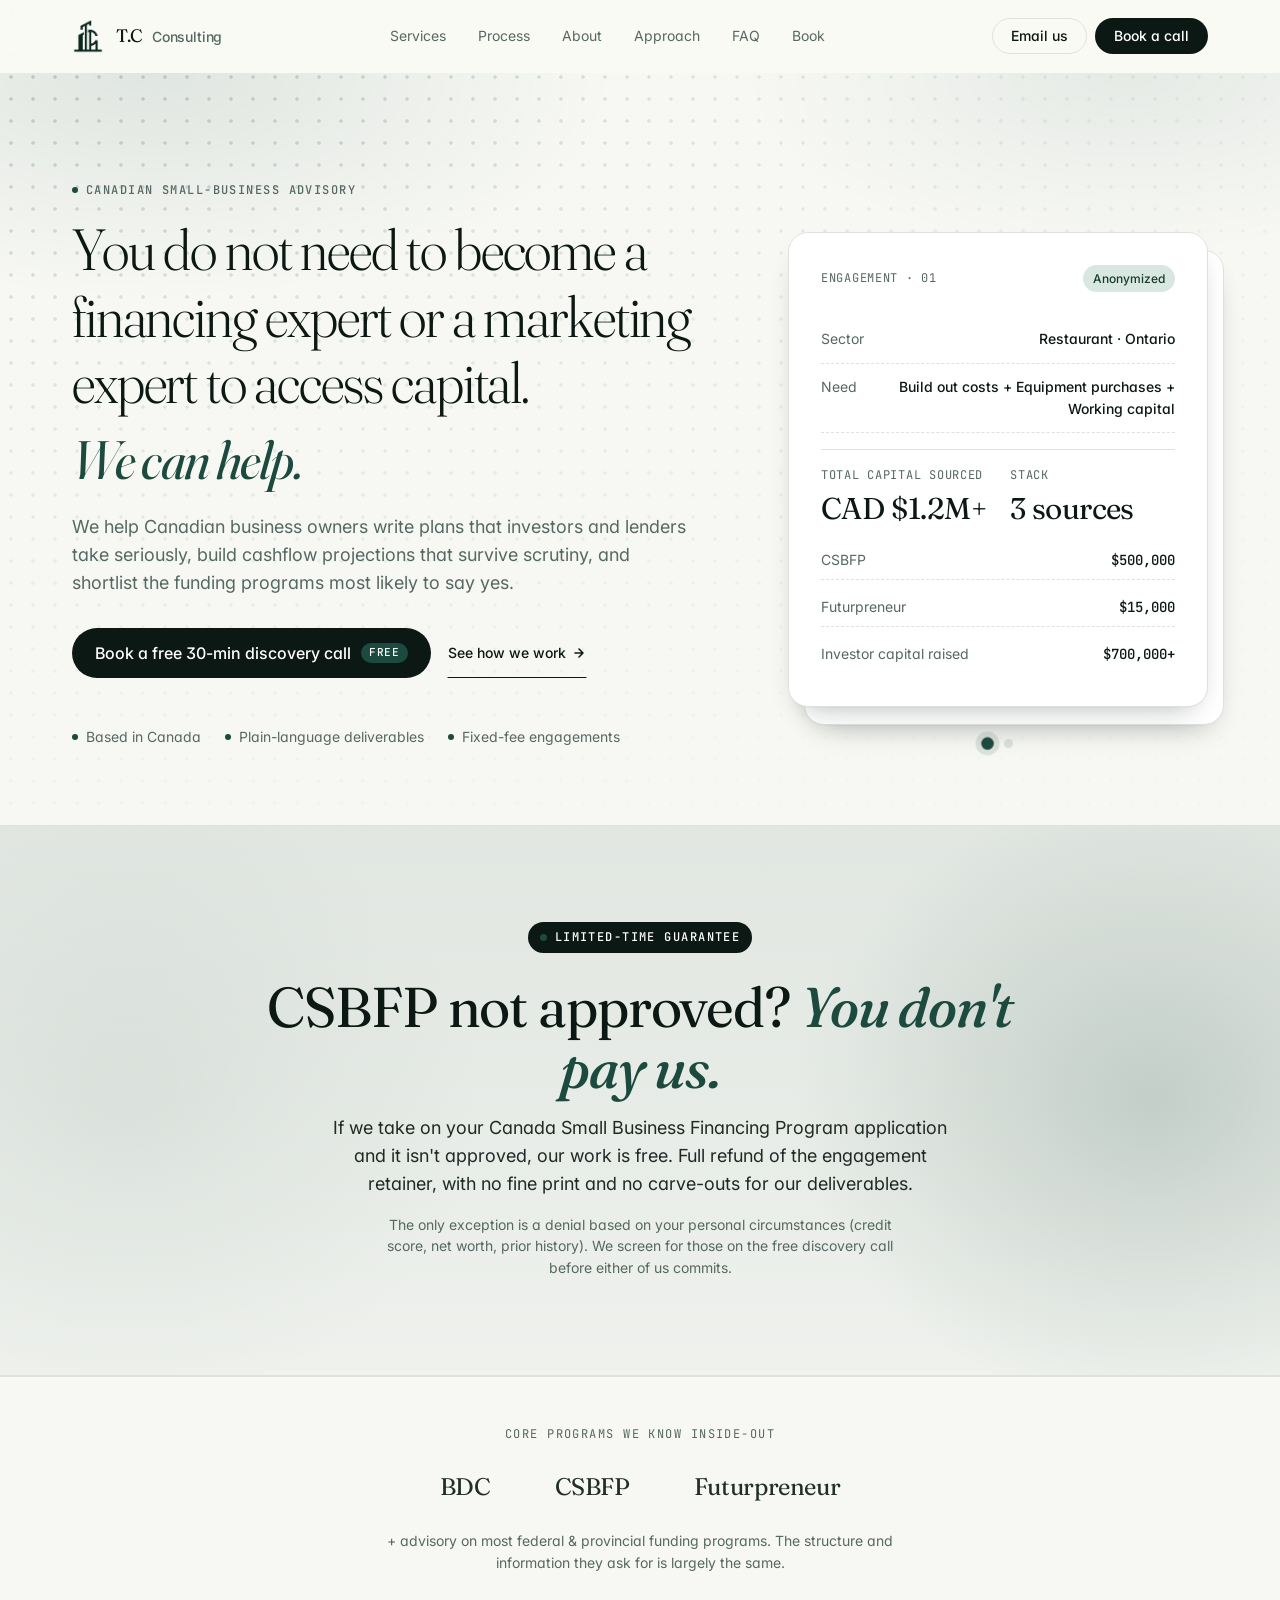
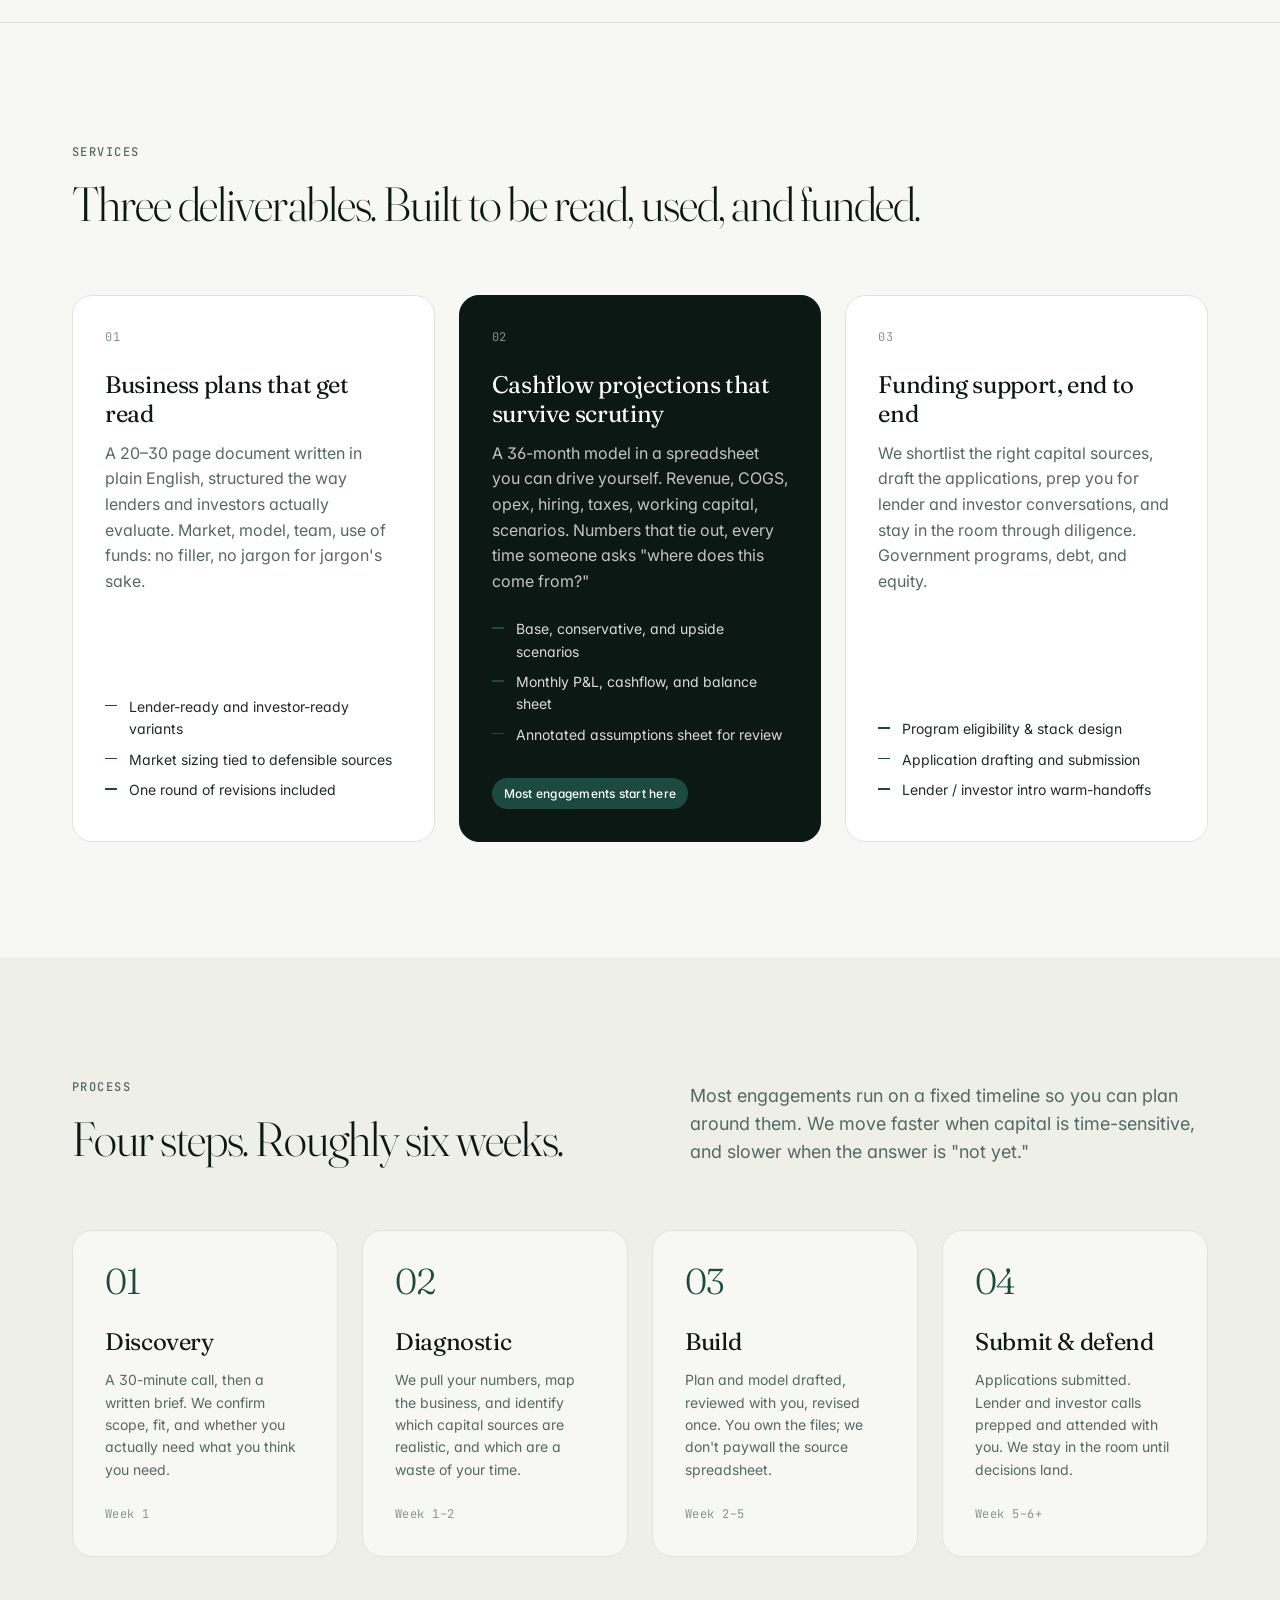
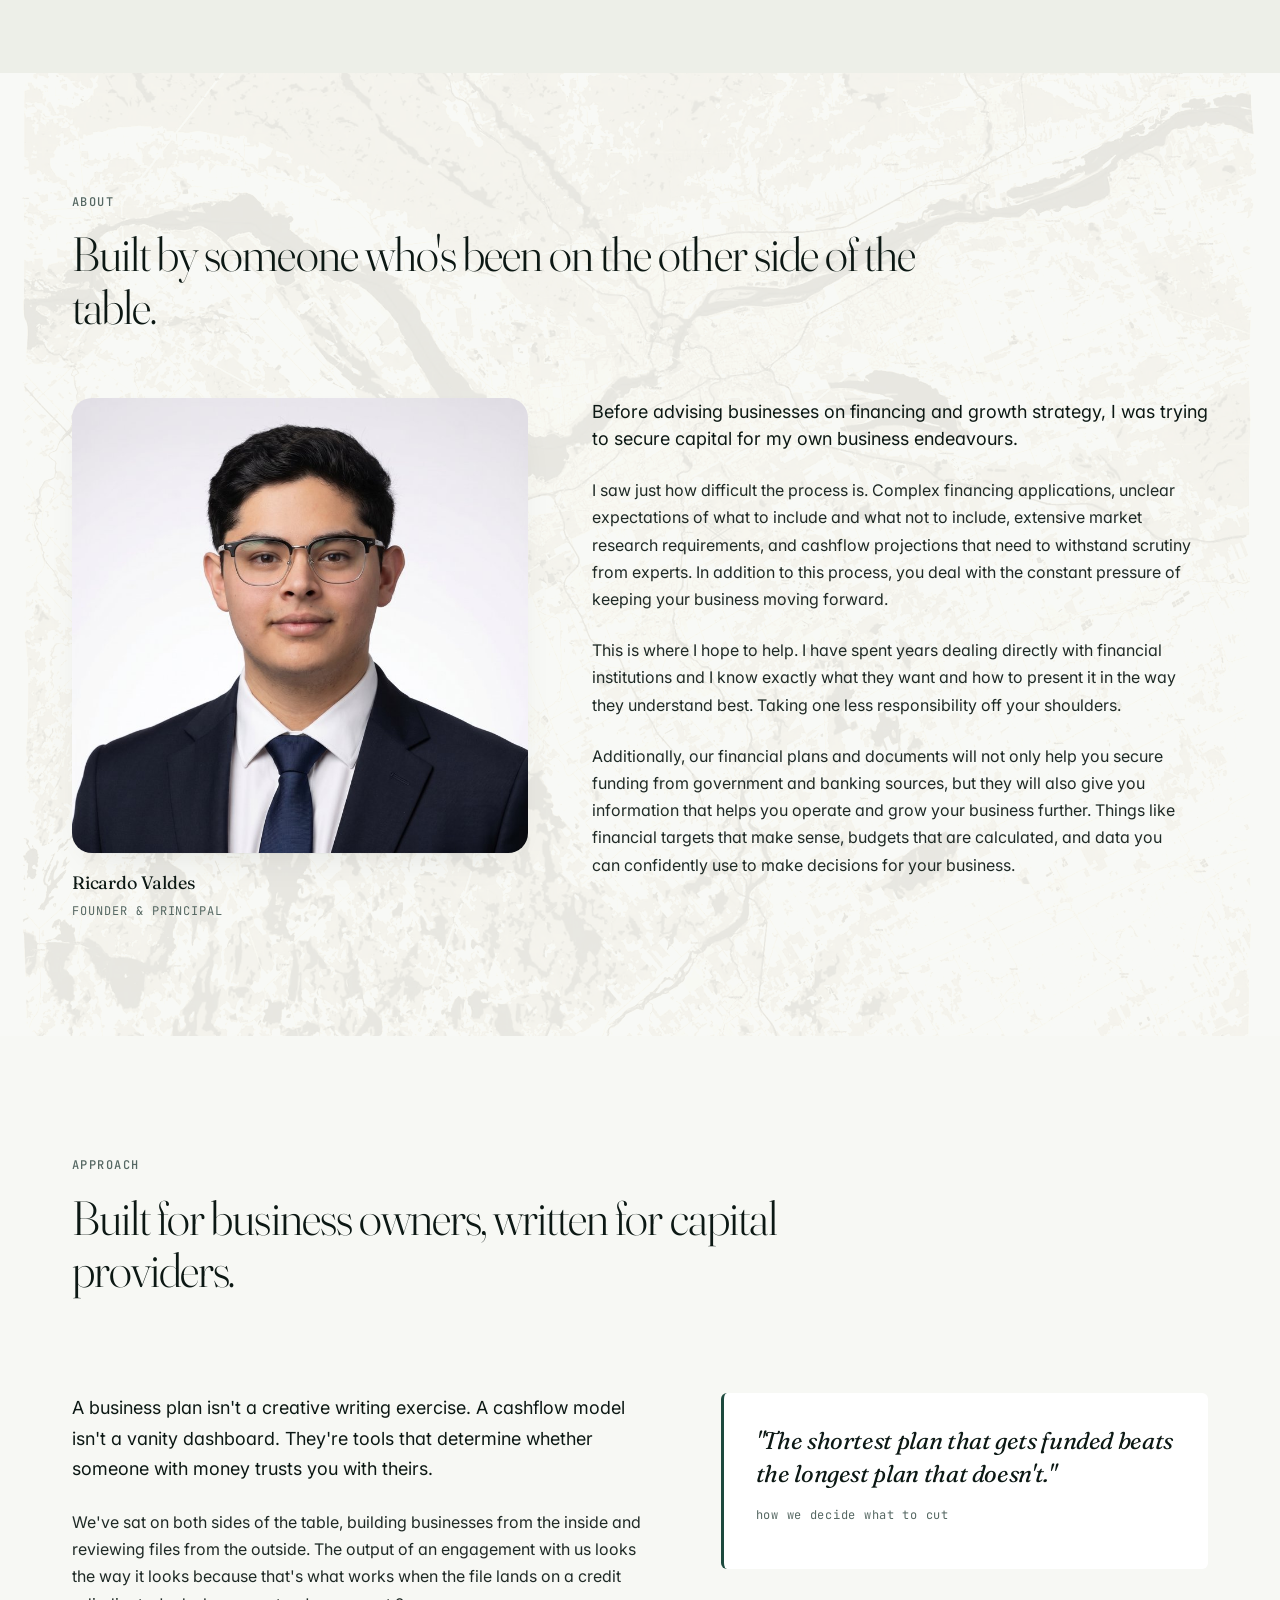
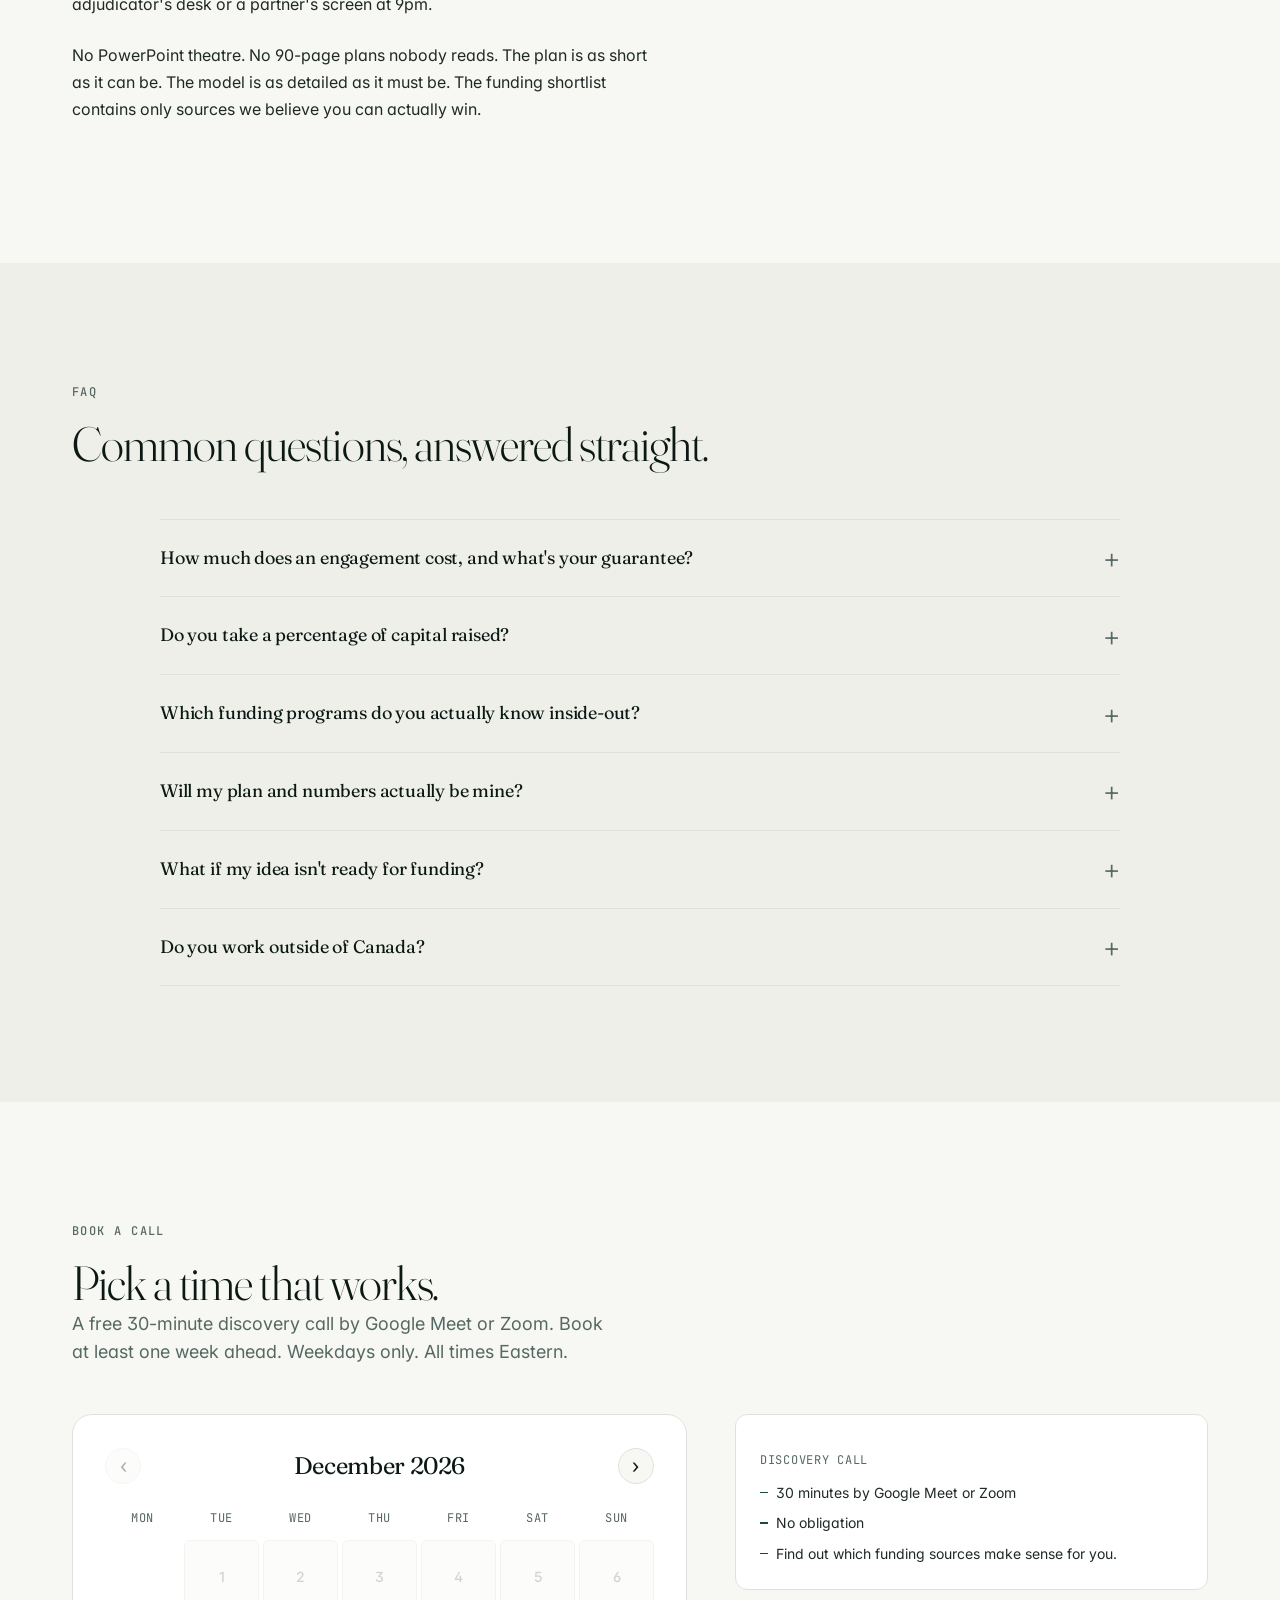
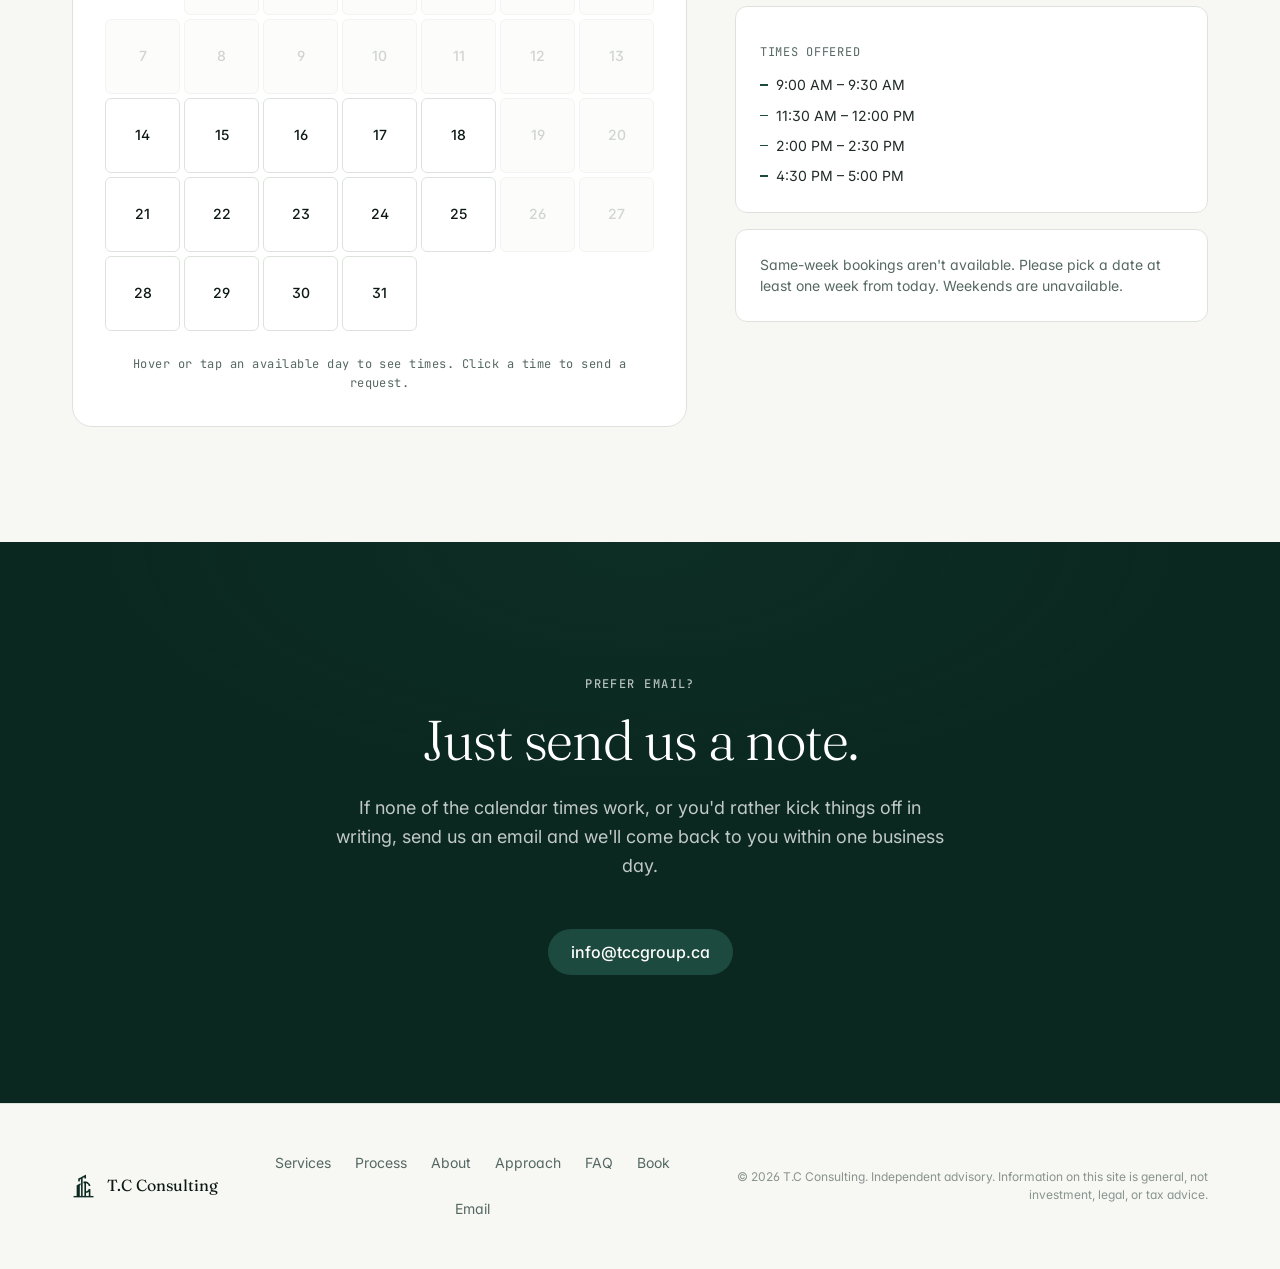
==== commit 88d9d587: "Engagement cards: physical thickness via translateZ back-face + dot pagination; About map opacity 0." ====
--- a/index.html
+++ b/index.html
@@ -82,7 +82,8 @@
           </ul>
         </div>
 
-        <div class="hero__stack" data-stack aria-label="Sample engagement snapshots, hover to swap">
+        <div class="hero__stack-wrap">
+        <div class="hero__stack" data-stack aria-roledescription="carousel" aria-label="Sample engagement snapshots">
           <aside class="hero__card hero__card--front" data-stack-card>
             <header class="card__header">
               <span class="mono-label">Engagement · 01</span>
@@ -112,7 +113,6 @@
               <li><span>Futurpreneur</span><span>$15,000</span></li>
               <li><span>Investor capital raised</span><span>$700,000+</span></li>
             </ul>
-            <p class="card__hint"><span aria-hidden="true">↻</span> Hover to see another</p>
           </aside>
 
           <aside class="hero__card hero__card--back" data-stack-card>
@@ -143,8 +143,13 @@
               <li><span>CSBFP</span><span>$400,000</span></li>
               <li><span>TD Bank financing</span><span>$250,000</span></li>
             </ul>
-            <p class="card__hint"><span aria-hidden="true">↻</span> Hover to see another</p>
           </aside>
+        </div>
+
+        <div class="hero__dots" data-stack-dots role="tablist" aria-label="Engagement snapshots">
+          <button type="button" class="hero__dot is-active" data-dot="0" role="tab" aria-selected="true" aria-label="Engagement 1 — Restaurant"></button>
+          <button type="button" class="hero__dot" data-dot="1" role="tab" aria-selected="false" aria-label="Engagement 2 — Medical Aesthetics"></button>
+        </div>
         </div>
       </div>
     </section>
--- a/styles.css
+++ b/styles.css
@@ -419,27 +419,28 @@
   display: inline-block;
 }
 
-/* Hero card stack — two engagement snapshots, hover/focus to swap.
-   On desktop, JS adds a mouse-tracked 3D tilt; CSS variables coordinate:
-   --tx/--ty drive the swap offset, --rx/--ry drive the live tilt rotation,
-   --mx/--my position the glare highlight. */
+/* Hero card stack — two engagement snapshots paginated via dots below.
+   Each card has real depth: a ::after back-face at translateZ(-22px) gives
+   visible thickness when the card tilts on hover (desktop only). CSS
+   variables coordinate the layered transforms:
+   --tx/--ty drive the stack swap offset, --rx/--ry drive the live tilt
+   rotation, --mx/--my position the glare highlight. */
 .hero__stack {
   position: relative;
   isolation: isolate;
   display: grid;
   grid-template-columns: 1fr;
-  perspective: 1200px;
+  perspective: 1400px;
 }
 .hero__card {
   background: var(--canvas-elev);
   border: 1px solid var(--hairline);
   border-radius: var(--r-lg);
   padding: var(--s-32);
-  box-shadow: 0 1px 0 rgba(14,26,23,.02), 0 12px 32px -16px rgba(14,26,23,.10);
+  box-shadow: 0 1px 0 rgba(14,26,23,.02), 0 16px 36px -16px rgba(14,26,23,.14);
   position: relative;
 }
 .hero__stack > .hero__card {
-  /* Both cards occupy the same grid cell — height equalizes to the taller card */
   grid-row: 1;
   grid-column: 1;
   cursor: pointer;
@@ -457,7 +458,6 @@
     transform .45s var(--ease),
     box-shadow .45s var(--ease);
 }
-/* While JS tilt is active, move much faster than the swap easing */
 .hero__stack > .hero__card.is-tilting {
   transition:
     transform .08s var(--ease),
@@ -468,23 +468,33 @@
   z-index: 1;
   --tx: 16px;
   --ty: 18px;
-  box-shadow: 0 14px 40px -20px rgba(14,26,23,.18);
-}
-.hero__stack:hover .hero__card--front,
-.hero__stack:focus-within .hero__card--front,
+}
 .hero__stack.is-flipped .hero__card--front {
   --tx: 16px;
   --ty: 18px;
   z-index: 1;
-  box-shadow: 0 14px 40px -20px rgba(14,26,23,.18);
-}
-.hero__stack:hover .hero__card--back,
-.hero__stack:focus-within .hero__card--back,
+}
 .hero__stack.is-flipped .hero__card--back {
   --tx: 0px;
   --ty: 0px;
   z-index: 2;
-  box-shadow: 0 1px 0 rgba(14,26,23,.02), 0 12px 32px -16px rgba(14,26,23,.10);
+}
+
+/* Back-face: a duplicate plane translated 22px into Z, with a darker
+   gradient to read as the "thickness" of a physical card. Because the
+   card's transform-style is preserve-3d, the back-face tilts with the
+   card and its edges become visible when the card rotates. */
+.hero__card::after {
+  content: "";
+  position: absolute;
+  inset: 0;
+  border-radius: inherit;
+  background:
+    linear-gradient(135deg, #d8e2dc 0%, #b8c8c0 50%, #a8bbb1 100%);
+  border: 1px solid #a8b8af;
+  box-shadow: 0 12px 28px -10px rgba(14,26,23,.22);
+  transform: translateZ(-22px);
+  pointer-events: none;
 }
 
 /* Glare layer — only appears while card is being tilted */
@@ -494,30 +504,62 @@
   inset: 0;
   border-radius: inherit;
   background: radial-gradient(
-    320px circle at var(--mx, 50%) var(--my, 50%),
-    rgba(255, 255, 255, 0.20),
+    360px circle at var(--mx, 50%) var(--my, 50%),
+    rgba(255, 255, 255, 0.22),
     transparent 60%
   );
   opacity: 0;
   pointer-events: none;
   transition: opacity .2s var(--ease);
-  z-index: 0;
+  z-index: 1;
 }
 .hero__card.is-tilting::before { opacity: 1; }
-.hero__card > * { position: relative; z-index: 1; }
-
-/* Disable 3D tilt on touch devices and below 960px — the tilt feels
-   jittery without a precise pointer and the cards stack vertically anyway.
-   The swap interaction (translate offset) still works on all screens. */
+.hero__card > * { position: relative; z-index: 2; }
+
+/* Dot carousel pagination below the stack */
+.hero__dots {
+  display: flex;
+  justify-content: center;
+  align-items: center;
+  gap: var(--s-12);
+  margin-top: var(--s-32);
+  perspective: none;
+}
+.hero__dot {
+  width: 9px;
+  height: 9px;
+  padding: 0;
+  border: 0;
+  border-radius: 999px;
+  background: var(--hairline);
+  cursor: pointer;
+  transition: background .2s var(--ease), transform .2s var(--ease), box-shadow .2s var(--ease);
+}
+.hero__dot:hover:not(.is-active) {
+  background: var(--ink-muted);
+  transform: scale(1.15);
+}
+.hero__dot.is-active {
+  background: var(--accent);
+  transform: scale(1.4);
+  box-shadow: 0 0 0 4px rgba(29, 74, 62, 0.12);
+}
+.hero__dot:focus-visible {
+  outline: 2px solid var(--accent);
+  outline-offset: 4px;
+}
+
+/* Touch / narrow viewport: flatten the 3D, no thickness, no tilt; dots
+   still paginate. The card-stack swap visual still works. */
 @media (hover: none), (max-width: 960px) {
   .hero__stack { perspective: none; }
   .hero__stack > .hero__card { transform-style: flat; }
+  .hero__card::after,
   .hero__card::before { display: none; }
 }
 
 @media (prefers-reduced-motion: reduce) {
   .hero__stack > .hero__card.is-tilting {
-    /* Strip rotation/glare for users who opt out of motion */
     transform: translate3d(var(--tx), var(--ty), 0);
   }
   .hero__card::before { display: none; }
@@ -908,14 +950,20 @@
    to blend with the brand palette, very low opacity so it reads as texture
    rather than imagery. The pseudo-element is absolutely positioned and the
    container is pushed above it via z-index. */
-#about { position: relative; overflow: hidden; }
+#about {
+  position: relative;
+  overflow: hidden;
+  /* Opaque canvas background covers the global .dots-bg layer so the map
+     reads cleanly without competing texture in this section only. */
+  background: var(--canvas);
+}
 #about::before {
   content: "";
   position: absolute;
   inset: 0;
   background: url("assets/ottawa-map.webp") center / cover no-repeat;
   filter: grayscale(100%) sepia(25%) brightness(1.05) contrast(1.1);
-  opacity: 0.07;
+  opacity: 0.22;
   z-index: 0;
   pointer-events: none;
 }
